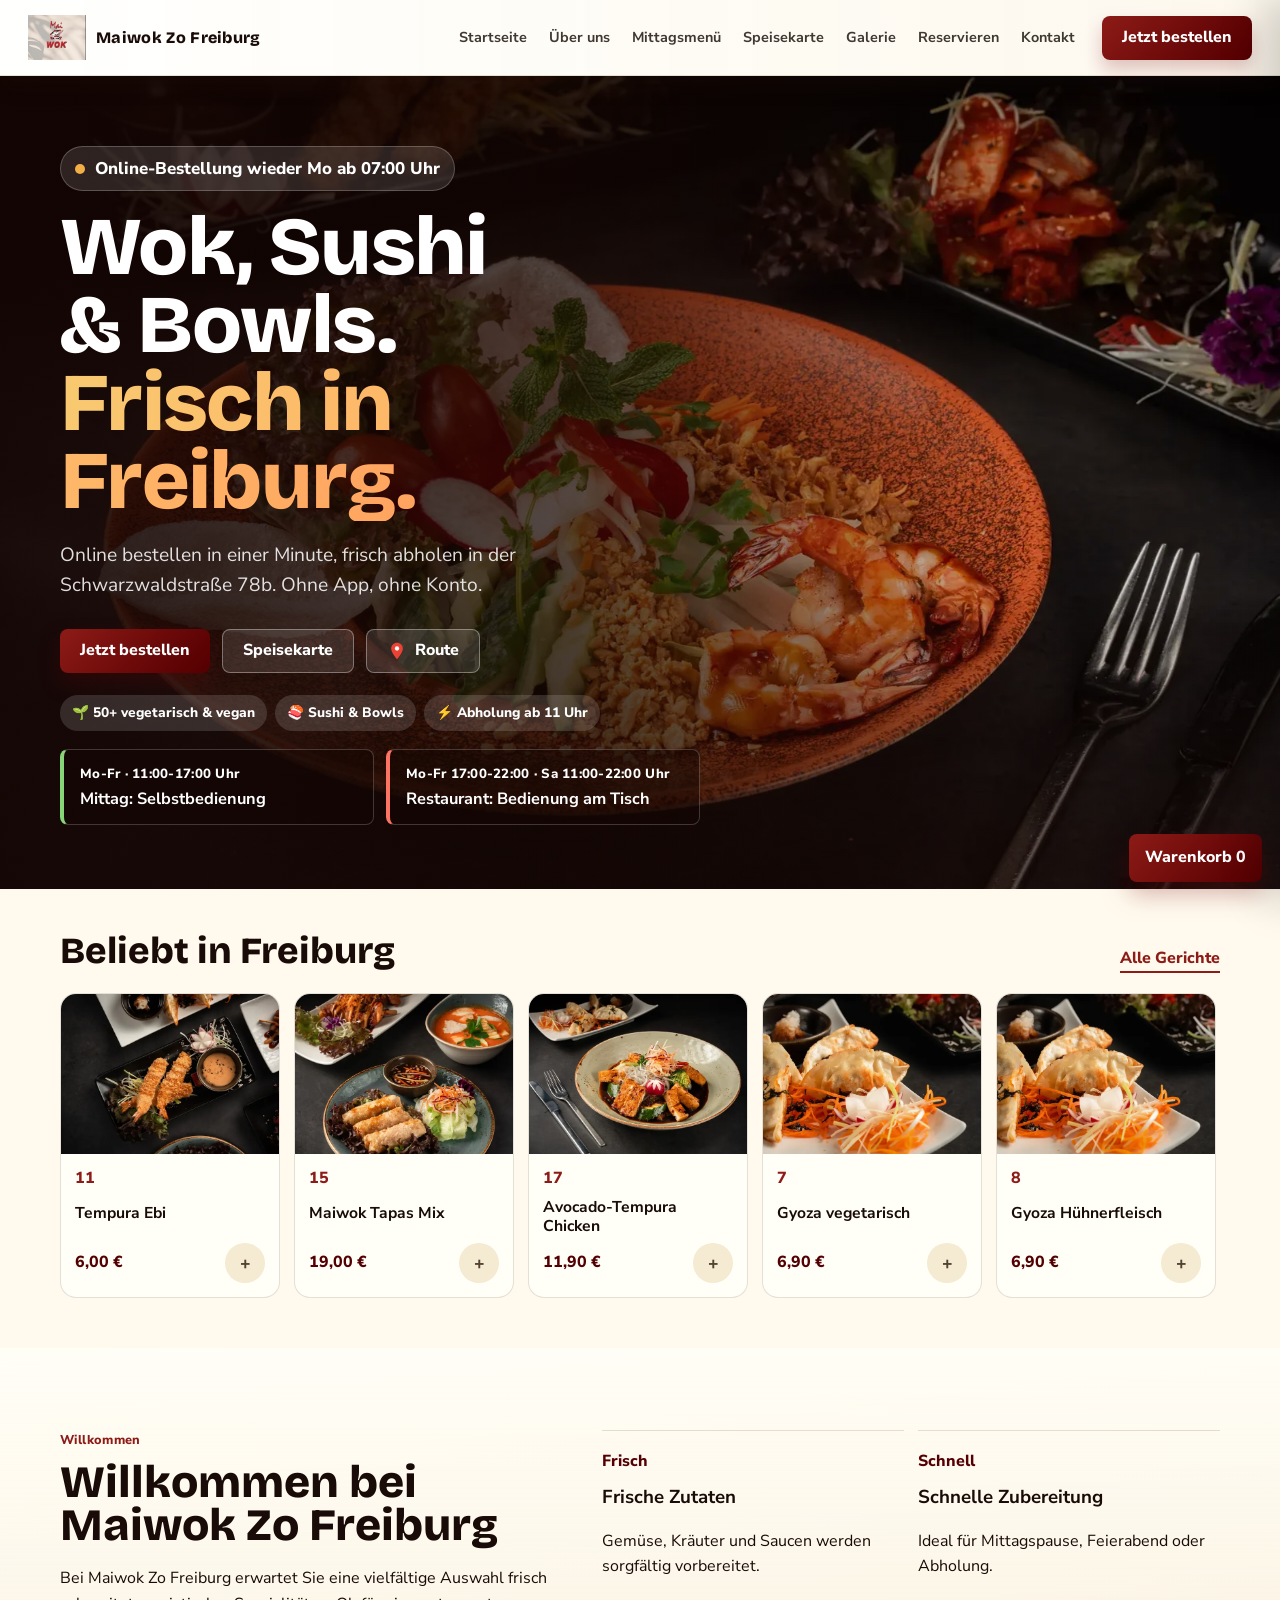
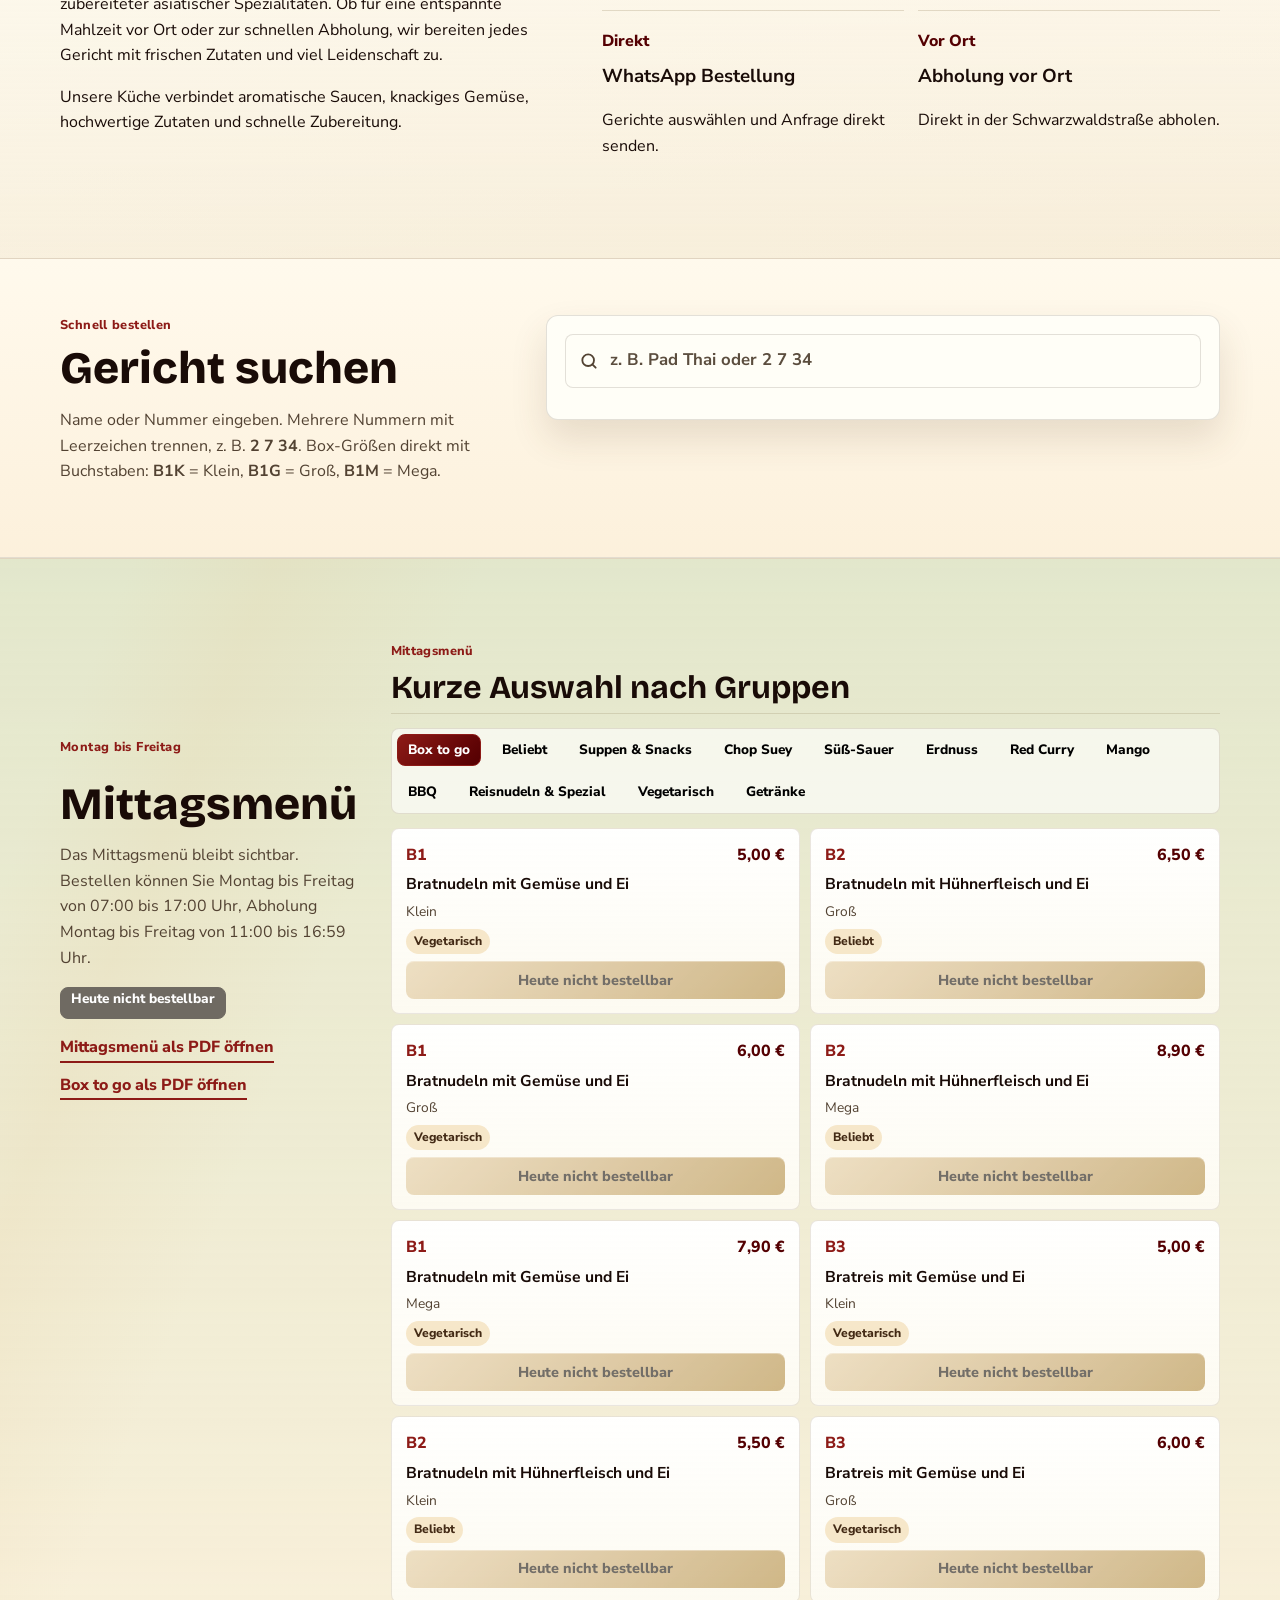
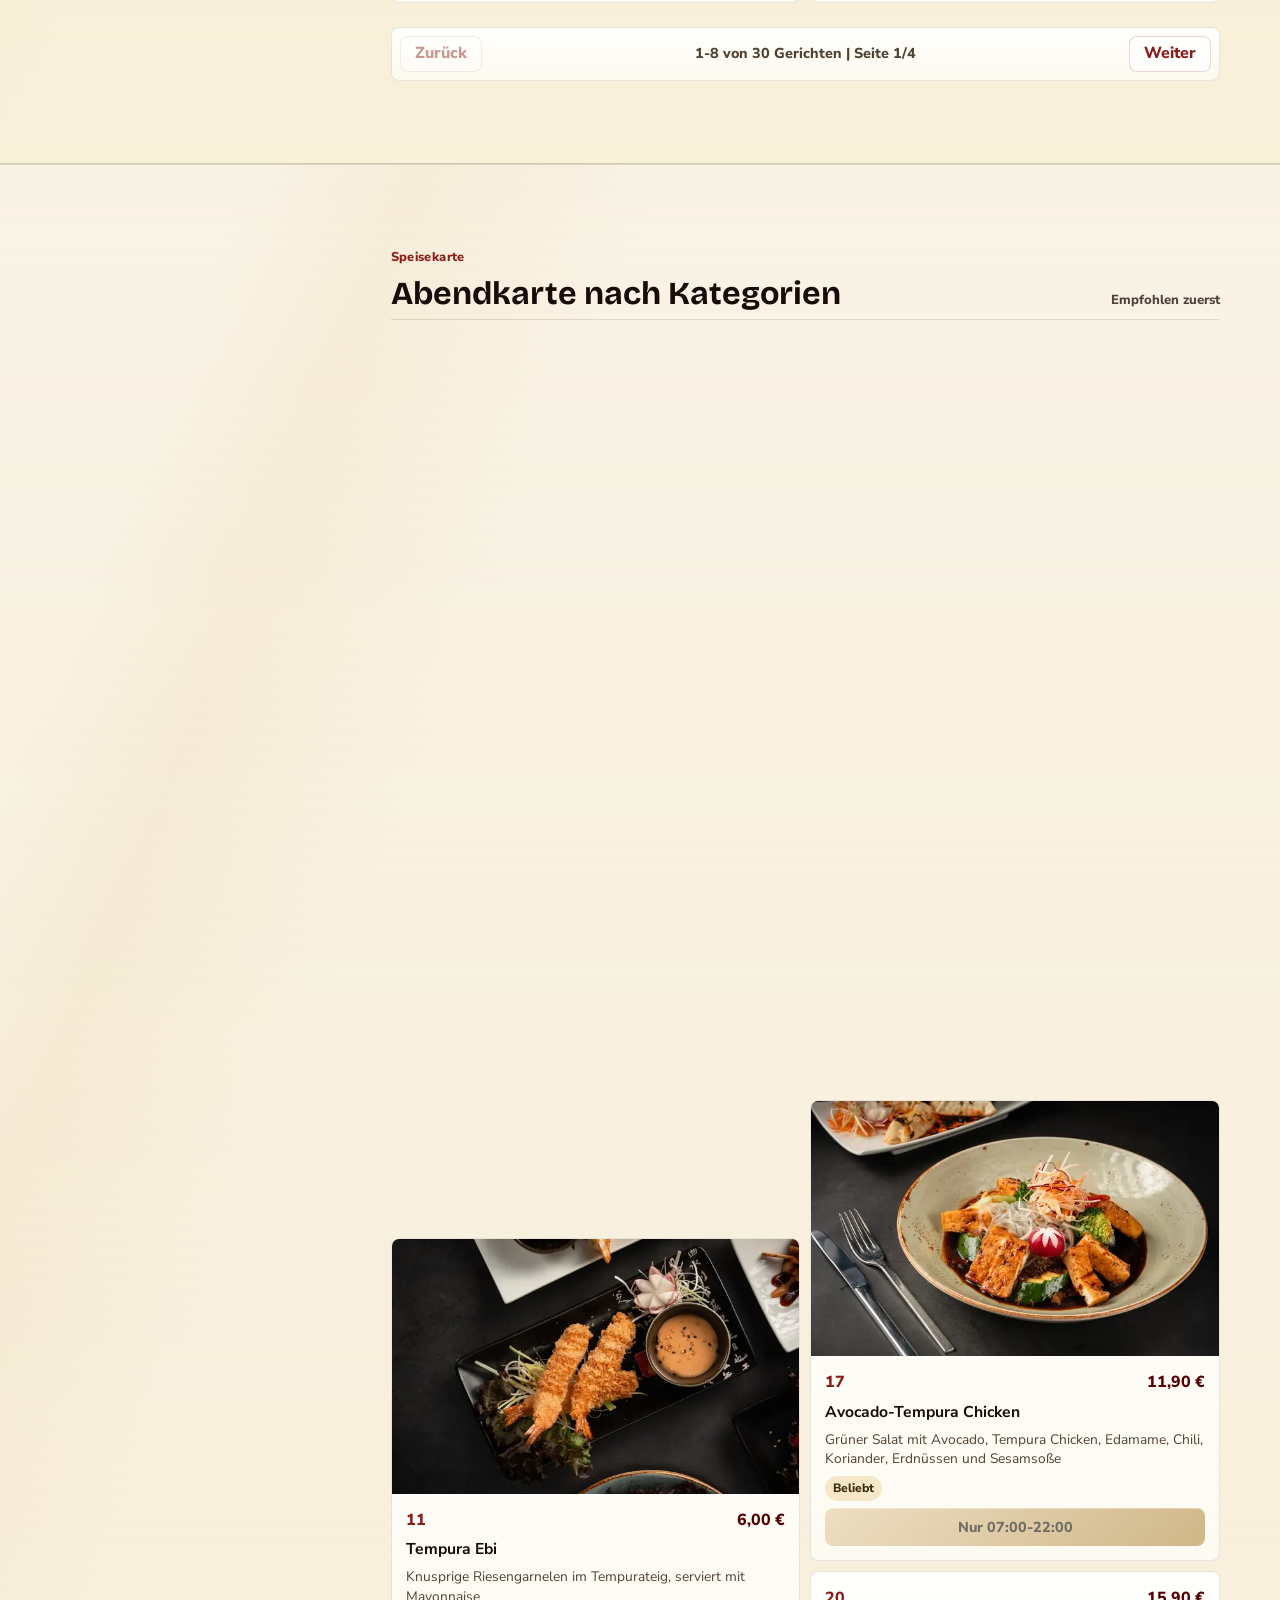
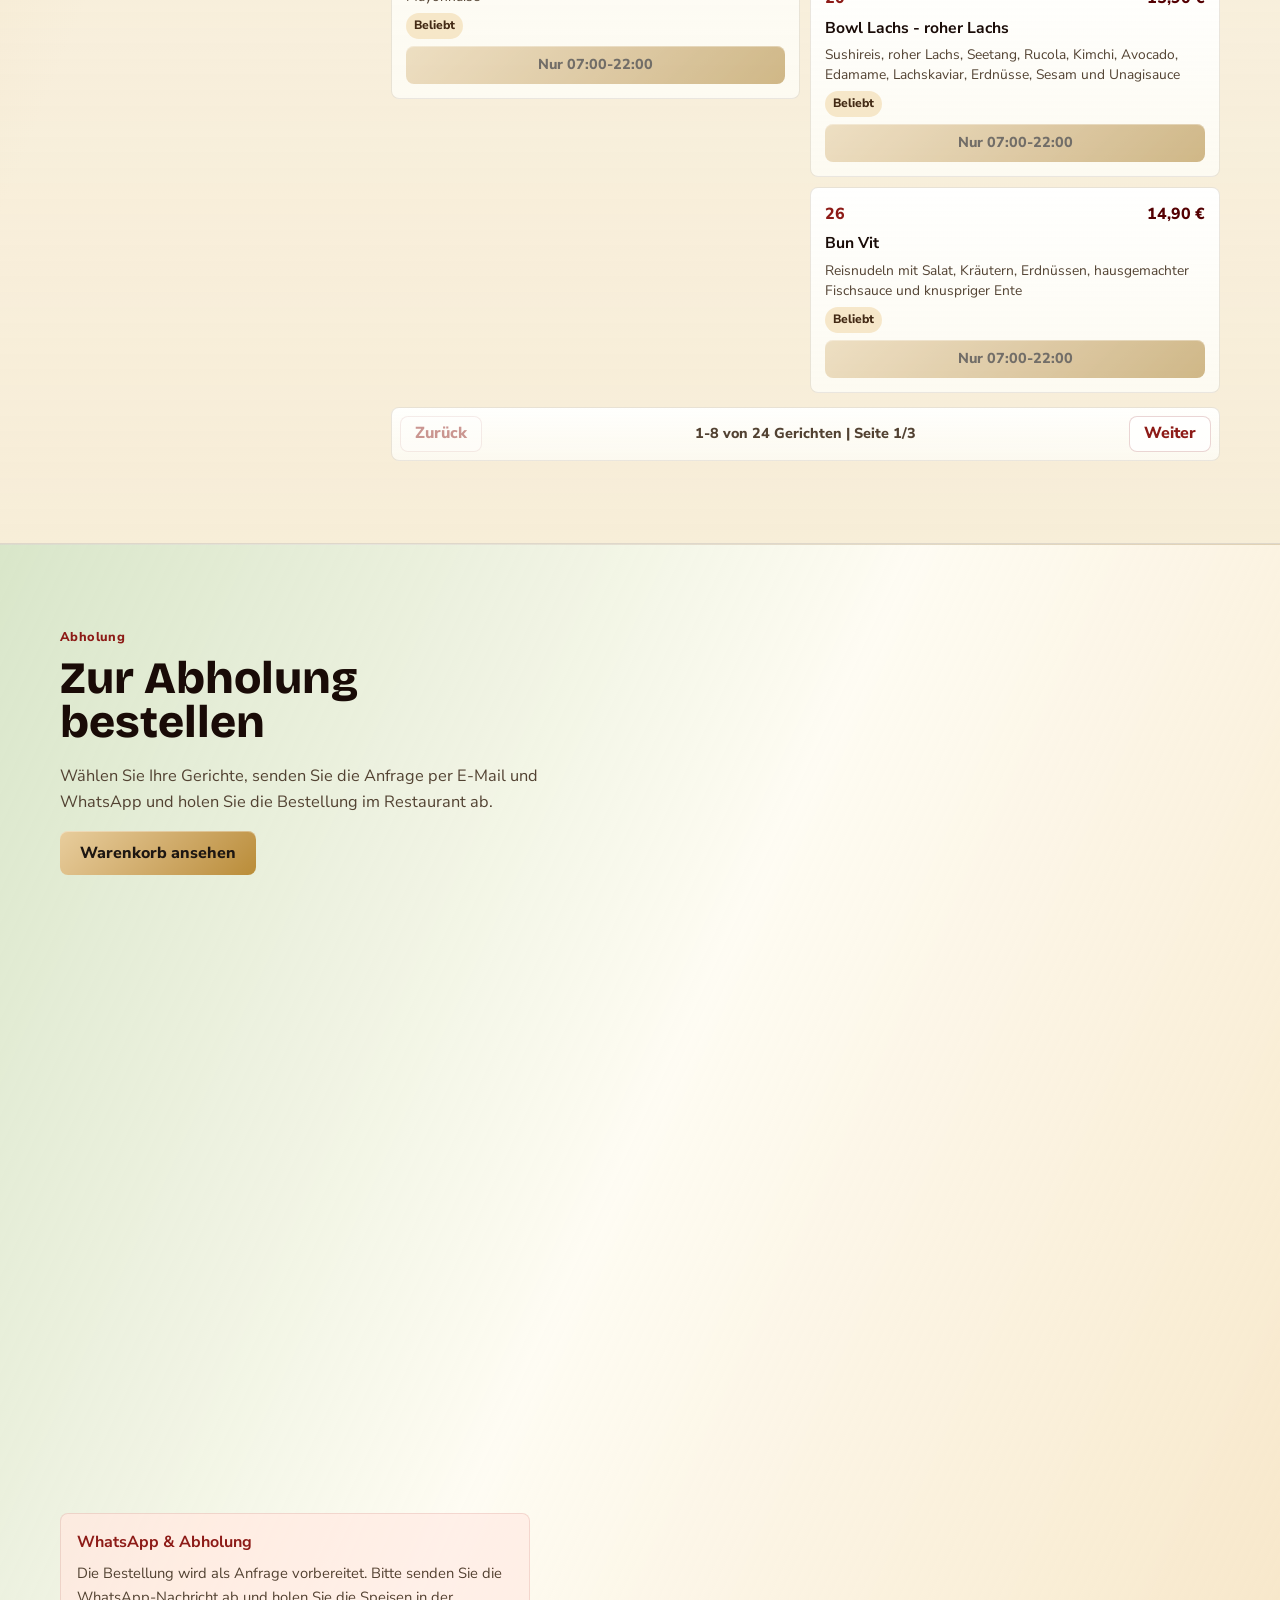
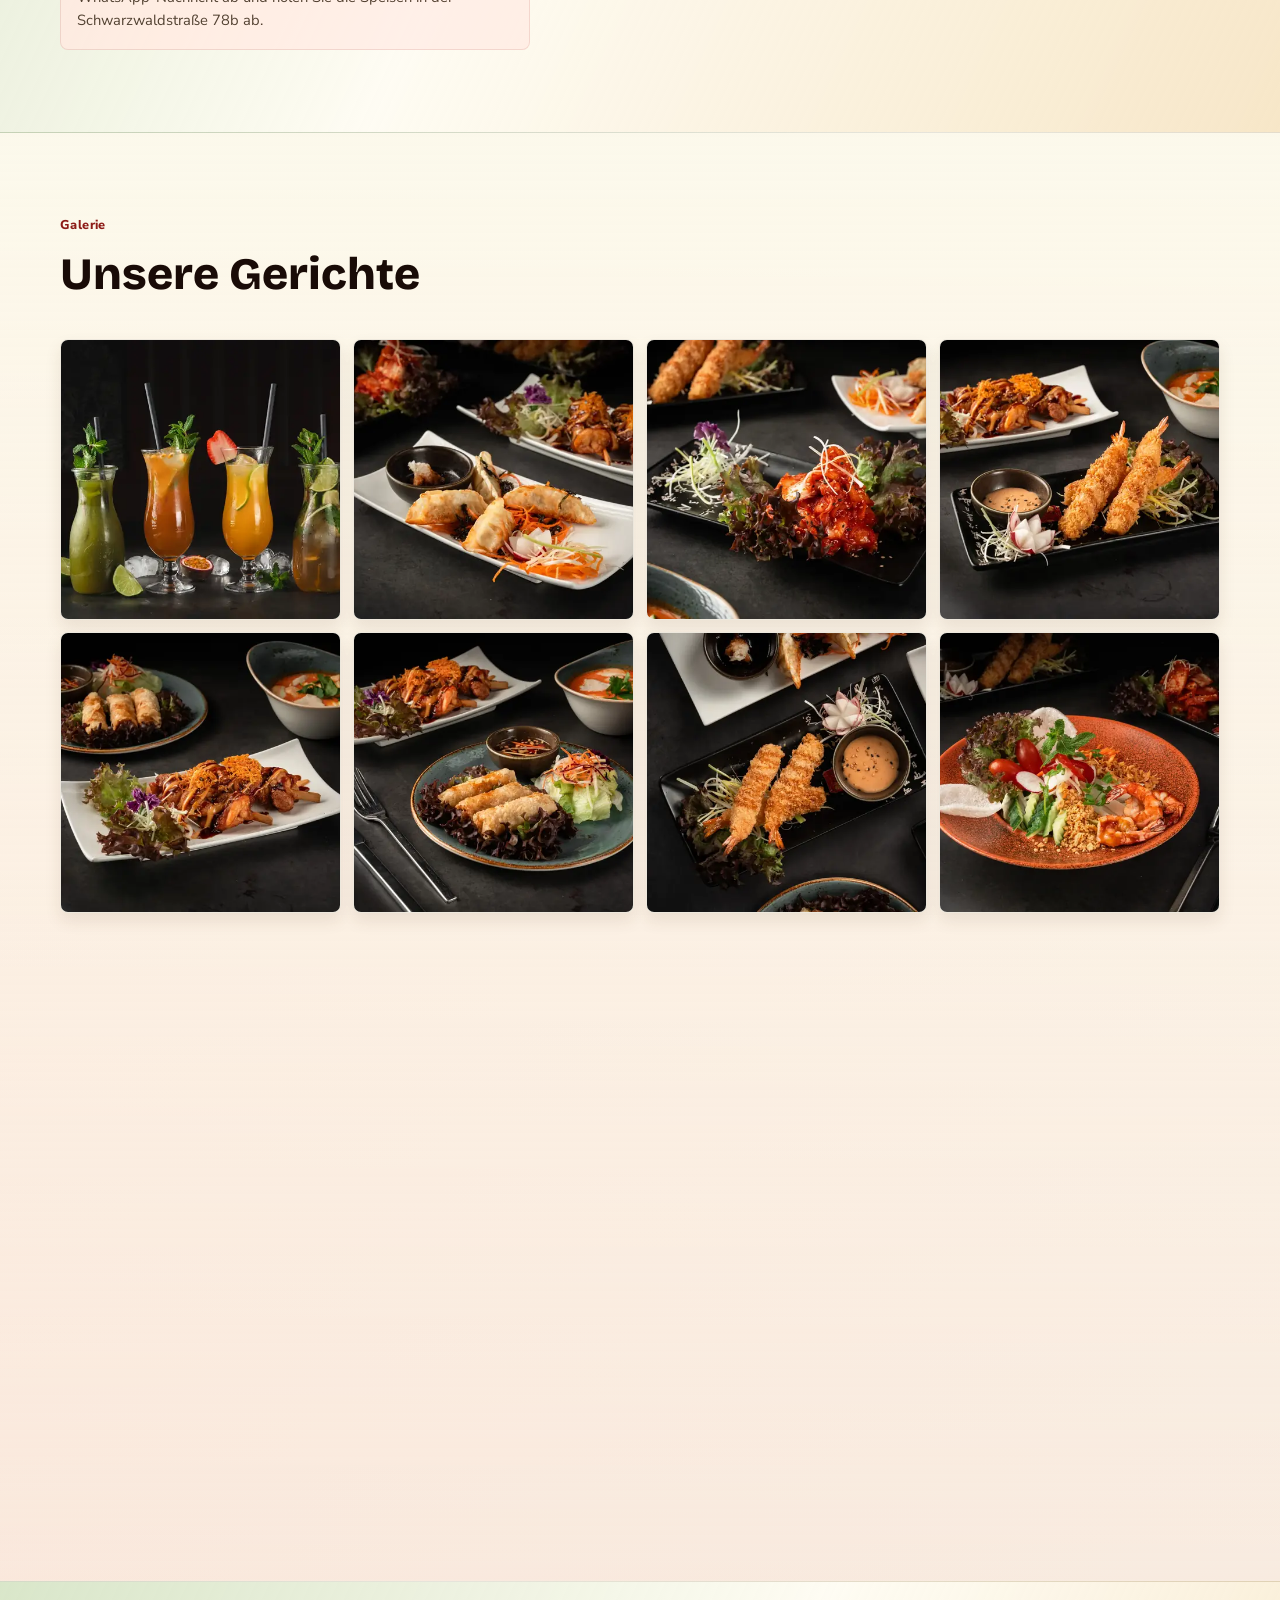
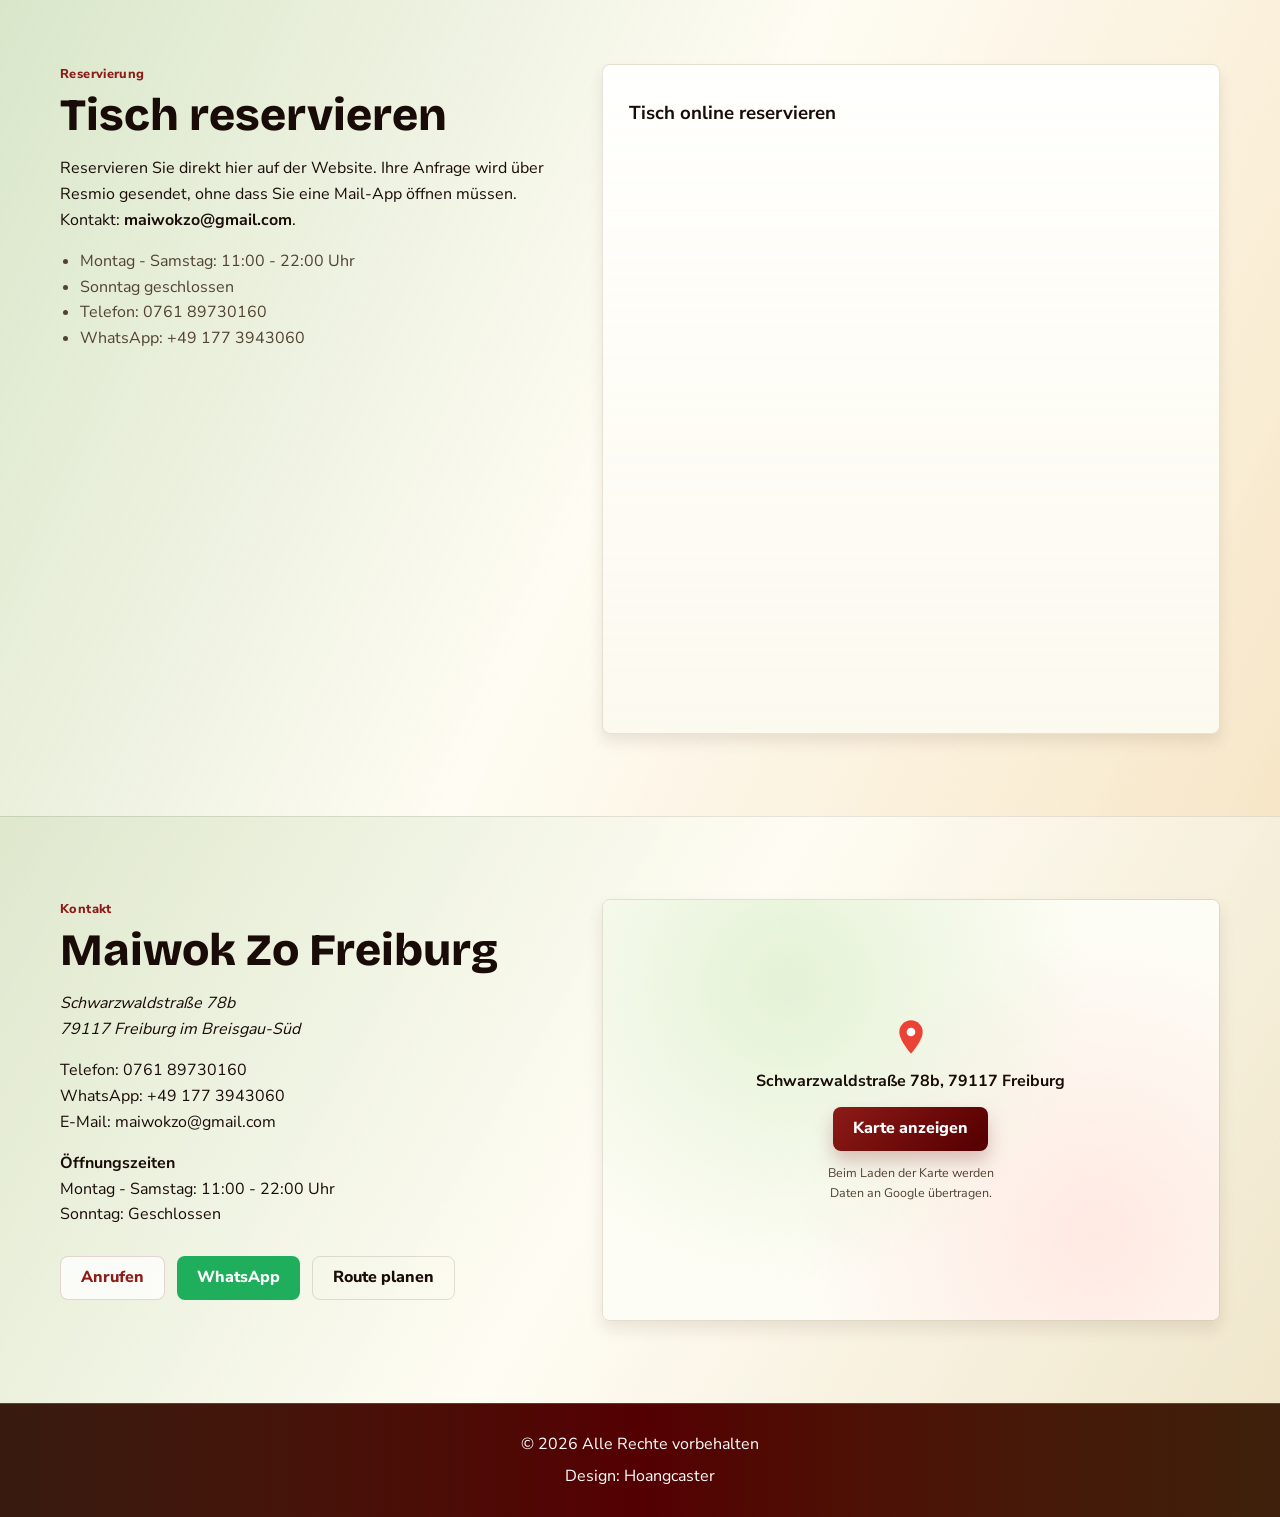
==== index.html @ 1acd4843 "Design refresh: full-bleed photo hero, live order status, popular strip - Hero with full-width food " ====
<!doctype html>
<html lang="de">
<head>
  <meta charset="utf-8">
  <meta name="viewport" content="width=device-width, initial-scale=1, viewport-fit=cover">
  <title>Maiwok Zo Freiburg - Asiatische Küche, Sushi & Abholung</title>
  <meta name="description" content="Maiwok Zo Freiburg: asiatische Küche, Mittagsmenü, Sushi, Abholung, WhatsApp-Bestellung und Tischreservierung.">
  <link rel="icon" href="assets/images/favicon-64.png" sizes="64x64" type="image/png">
  <link rel="apple-touch-icon" href="assets/images/apple-touch-icon.png">
  <link rel="preload" href="assets/fonts/bricolage-grotesque-latin-800-normal.woff2" as="font" type="font/woff2" crossorigin>
  <link rel="preload" href="assets/fonts/nunito-sans-latin-400-normal.woff2" as="font" type="font/woff2" crossorigin>
  <link rel="preload" as="image" href="assets/images/hero-1000.webp" imagesrcset="assets/images/hero-800.webp 800w, assets/images/hero-1000.webp 1000w, assets/images/hero-1600.webp 1600w" imagesizes="100vw" fetchpriority="high">
  <link rel="stylesheet" href="style.css">
</head>
<body>

  <header class="site-header">
    <a class="brand" href="#start" aria-label="Maiwok Zo Freiburg Startseite">
      <img src="assets/images/logo-sm.webp" alt="Maiwok Zo Freiburg Logo" width="58" height="45">
      <span>Maiwok Zo Freiburg</span>
    </a>
    <button class="nav-toggle" type="button" aria-label="Navigation öffnen" aria-expanded="false" data-nav-toggle>
      <span></span><span></span><span></span>
    </button>
    <nav class="main-nav" data-nav>
      <a href="#start">Startseite</a>
      <a href="#ueber-uns">Über uns</a>
      <a href="#mittagsmenu" data-lunch-nav>Mittagsmenü</a>
      <a href="#menu">Speisekarte</a>
      <a href="#galerie">Galerie</a>
      <a href="#reservieren">Reservieren</a>
      <a href="#kontakt">Kontakt</a>
    </nav>
    <a class="btn btn-primary" href="#bestellen">Jetzt bestellen</a>
  </header>

  <main>
    <section class="hero hero-photo" id="start">
      <img class="hero-bg" src="assets/images/hero-1000.webp" srcset="assets/images/hero-800.webp 800w, assets/images/hero-1000.webp 1000w, assets/images/hero-1600.webp 1600w" sizes="100vw" alt="" width="1600" height="1200" fetchpriority="high" decoding="async">
      <div class="container hero-inner">
        <div class="hero-content">
          <p class="live-status" data-live-status><span class="live-dot" aria-hidden="true"></span><span data-live-text>Bestellstatus wird geladen …</span></p>
          <h1>Wok, Sushi &amp; Bowls.<br><span class="hero-accent">Frisch in Freiburg.</span></h1>
          <p class="hero-lead">Online bestellen in einer Minute, frisch abholen in der Schwarzwaldstraße 78b. Ohne App, ohne Konto.</p>
          <div class="hero-actions">
            <a class="btn btn-primary" href="#schnellbestellung">Jetzt bestellen</a>
            <a class="btn btn-glass" href="#menu">Speisekarte</a>
            <a class="btn btn-glass btn-route" href="https://maps.app.goo.gl/mTcsy27G1sj9E4RRA" target="_blank" rel="noopener noreferrer" aria-label="Route planen mit Google Maps">
              <svg class="btn-icon" viewBox="0 0 24 24" width="20" height="20" aria-hidden="true"><path fill="#EA4335" d="M12 2C8.13 2 5 5.13 5 9c0 5.25 7 13 7 13s7-7.75 7-13c0-3.87-3.13-7-7-7z"/><circle cx="12" cy="9" r="2.6" fill="#fff"/></svg>
              Route
            </a>
          </div>
          <ul class="hero-badges" aria-label="Highlights">
            <li><span aria-hidden="true">🌱</span> <span data-veggie-count>50+</span> vegetarisch &amp; vegan</li>
            <li><span aria-hidden="true">🍣</span> Sushi &amp; Bowls</li>
            <li><span aria-hidden="true">⚡</span> Abholung ab 11 Uhr</li>
          </ul>
          <div class="service-modes" aria-label="Service nach Tageszeit">
            <div class="service-mode service-mode-lunch">
              <span class="service-time">Mo-Fr · 11:00-17:00 Uhr</span>
              <strong>Mittag: Selbstbedienung</strong>
            </div>
            <div class="service-mode service-mode-dinner">
              <span class="service-time">Mo-Fr 17:00-22:00 · Sa 11:00-22:00 Uhr</span>
              <strong>Restaurant: Bedienung am Tisch</strong>
            </div>
          </div>
        </div>
      </div>
    </section>

    <section class="popular" aria-labelledby="popularTitle">
      <div class="container">
        <div class="popular-head">
          <h2 id="popularTitle">Beliebt in Freiburg</h2>
          <a class="text-link" href="#menu">Alle Gerichte</a>
        </div>
        <div class="popular-track" data-popular></div>
      </div>
    </section>

    <section class="section-pad" id="ueber-uns">
      <div class="container split">
        <div>
          <p class="eyebrow">Willkommen</p>
          <h2>Willkommen bei Maiwok Zo Freiburg</h2>
          <p>Bei Maiwok Zo Freiburg erwartet Sie eine vielfältige Auswahl frisch zubereiteter asiatischer Spezialitäten. Ob für eine entspannte Mahlzeit vor Ort oder zur schnellen Abholung, wir bereiten jedes Gericht mit frischen Zutaten und viel Leidenschaft zu.</p>
          <p>Unsere Küche verbindet aromatische Saucen, knackiges Gemüse, hochwertige Zutaten und schnelle Zubereitung.</p>
        </div>
        <div class="feature-grid">
          <article><span>Frisch</span><h3>Frische Zutaten</h3><p>Gemüse, Kräuter und Saucen werden sorgfältig vorbereitet.</p></article>
          <article><span>Schnell</span><h3>Schnelle Zubereitung</h3><p>Ideal für Mittagspause, Feierabend oder Abholung.</p></article>
          <article><span>Direkt</span><h3>WhatsApp Bestellung</h3><p>Gerichte auswählen und Anfrage direkt senden.</p></article>
          <article><span>Vor Ort</span><h3>Abholung vor Ort</h3><p>Direkt in der Schwarzwaldstraße abholen.</p></article>
        </div>
      </div>
    </section>

    <section class="quick-order" id="schnellbestellung" aria-labelledby="quickOrderTitle">
      <div class="container quick-order-inner">
        <div class="quick-order-head">
          <p class="eyebrow">Schnell bestellen</p>
          <h2 id="quickOrderTitle">Gericht suchen</h2>
          <p class="section-copy">Name oder Nummer eingeben. Mehrere Nummern mit Leerzeichen trennen, z. B. <strong>2 7 34</strong>. Box-Größen direkt mit Buchstaben: <strong>B1K</strong> = Klein, <strong>B1G</strong> = Groß, <strong>B1M</strong> = Mega.</p>
        </div>
        <div class="quick-order-box">
          <label class="quick-search">
            <span class="sr-only">Gericht suchen</span>
            <svg viewBox="0 0 24 24" width="20" height="20" aria-hidden="true"><circle cx="11" cy="11" r="7" fill="none" stroke="currentColor" stroke-width="2.2"/><path d="m20 20-4-4" stroke="currentColor" stroke-width="2.2" stroke-linecap="round"/></svg>
            <input type="search" id="quickSearch" placeholder="z. B. Pad Thai oder 2 7 34" autocomplete="off" enterkeyhint="go" aria-describedby="quickStatus">
          </label>
          <p class="quick-status" id="quickStatus" aria-live="polite"></p>
          <div class="quick-results" id="quickResults"></div>
          <p class="quick-total" id="quickTotal" hidden></p>
          <div class="quick-actions" id="quickActions" hidden>
            <button class="btn btn-primary" type="button" id="quickAddAll">Alle in den Warenkorb</button>
          </div>
        </div>
      </div>
    </section>

    <section class="menu-section section-pad lunch-band" id="mittagsmenu" data-lunch-section>
      <div class="container menu-shell">
        <aside class="menu-aside">
          <p class="eyebrow">Montag bis Freitag</p>
          <h2>Mittagsmenü</h2>
          <p class="section-copy" data-lunch-message>Das Mittagsmenü bleibt sichtbar. Bestellen können Sie Montag bis Freitag von 07:00 bis 17:00 Uhr, Abholung Montag bis Freitag von 11:00 bis 16:59 Uhr.</p>
          <div class="status-row">
            <span class="availability" data-lunch-badge>Wird geprüft</span>
          </div>
          <div class="pdf-links" aria-label="Mittagskarten als PDF">
            <a class="text-link" href="assets/menu/mittagsmenu.pdf" target="_blank" rel="noopener noreferrer">Mittagsmenü als PDF öffnen</a>
            <a class="text-link" href="assets/menu/box-to-go.pdf" target="_blank" rel="noopener noreferrer">Box to go als PDF öffnen</a>
          </div>
        </aside>
        <div class="menu-content">
          <div class="menu-panel">
            <div class="panel-head">
              <div>
                <p class="eyebrow">Mittagsmenü</p>
                <h3>Kurze Auswahl nach Gruppen</h3>
              </div>
            </div>
            <div class="category-tabs compact-tabs" id="lunchCategoryTabs" aria-label="Mittagskategorien"></div>
            <div class="menu-grid" id="lunchGrid"></div>
            <div class="menu-pager" id="lunchPager" aria-label="Mittagsmenü Seiten"></div>
          </div>
        </div>
      </div>
    </section>

    <section class="menu-section section-pad" id="menu">
      <div class="container menu-shell">
        <aside class="menu-aside">
          <p class="eyebrow">Abends &amp; samstags</p>
          <h2>Speisekarte</h2>
          <p class="section-copy">Wählen Sie aus Vorspeisen, Suppen, Bowls, Hauptgerichten, Sushi, Desserts und Getränken.</p>
          <p class="section-copy" data-dinner-message>Die Speisekarte bleibt sichtbar. Bestellen können Sie Montag bis Freitag von 16:00 bis 22:00 Uhr und Samstag von 07:00 bis 22:00 Uhr, Abholung Montag bis Freitag von 17:00 bis 21:00 Uhr und Samstag von 11:00 bis 21:00 Uhr.</p>
          <div class="status-row">
            <span class="availability" data-dinner-badge>Wird geprüft</span>
          </div>
          <a class="text-link" href="assets/menu/speisekarte.pdf" target="_blank" rel="noopener noreferrer">Vollständige Speisekarte als PDF öffnen</a>
        </aside>
        <div class="menu-content">
          <div class="menu-panel">
          <div class="panel-head">
            <div>
              <p class="eyebrow">Speisekarte</p>
              <h3>Abendkarte nach Kategorien</h3>
            </div>
            <span>Empfohlen zuerst</span>
          </div>
          <div class="filters" aria-label="Menüfilter">
            <button class="chip active" type="button" data-filter="alle">Alle</button>
            <button class="chip" type="button" data-filter="vegetarisch">Vegetarisch</button>
            <button class="chip" type="button" data-filter="vegan">Vegan</button>
            <button class="chip" type="button" data-filter="scharf">Scharf</button>
            <button class="chip" type="button" data-filter="beliebt">Beliebt</button>
          </div>
          <div class="category-tabs" id="categoryTabs" aria-label="Kategorien"></div>
          <div class="menu-grid" id="dinnerGrid"></div>
          <div class="menu-pager" id="dinnerPager" aria-label="Speisekarte Seiten"></div>
          </div>
        </div>
      </div>
    </section>

    <section class="order-section section-pad" id="bestellen">
      <div class="container order-layout">
        <div class="order-intro">
          <p class="eyebrow">Abholung</p>
          <h2>Zur Abholung bestellen</h2>
          <p>Wählen Sie Ihre Gerichte, senden Sie die Anfrage per E-Mail und WhatsApp und holen Sie die Bestellung im Restaurant ab.</p>
          <button class="btn btn-reserve" type="button" data-open-cart>Warenkorb ansehen</button>
          <div class="order-steps" aria-label="Bestellablauf">
            <span><strong>Wählen</strong> Gerichte auswählen</span>
            <span><strong>Senden</strong> Anfrage senden</span>
            <span><strong>Abholen</strong> Frisch abholen</span>
          </div>
          <div class="pickup-note pickup-times">
            <strong>Bestell- und Abholzeiten</strong>
            <ul data-order-times></ul>
            <span>Bitte beachten: Mittagsgerichte nehmen wir nur im Mittags-Zeitfenster an und geben sie mittags aus. Gerichte der Speisekarte nehmen wir nur im Abend-Zeitfenster an (samstags ganztags). Sobald die Bestellung ein Gericht der Speisekarte enthält, ist die Abholung von 17:00 bis 21:00 Uhr (samstags ab 11:00 Uhr).</span>
          </div>
          <div class="pickup-note">
            <strong>WhatsApp & Abholung</strong>
            <span>Die Bestellung wird als Anfrage vorbereitet. Bitte senden Sie die WhatsApp-Nachricht ab und holen Sie die Speisen in der Schwarzwaldstraße 78b ab.</span>
          </div>
        </div>
        <form class="form-card order-form" id="orderForm" novalidate>
          <div class="order-summary" data-order-summary>
            <div>
              <span class="order-summary-label">Ihre Bestellung</span>
              <strong data-summary-text>Noch keine Gerichte ausgewählt</strong>
            </div>
            <button class="order-summary-edit" type="button" data-open-cart>Warenkorb</button>
          </div>

          <fieldset class="form-step">
            <legend><span class="step-no">1</span>Kontakt</legend>
            <label class="field">
              <span>Vor- und Nachname</span>
              <input name="name" autocomplete="name" placeholder="Max Mustermann" required>
            </label>
            <div class="form-row">
              <label class="field">
                <span>Telefonnummer</span>
                <input name="phone" type="tel" autocomplete="tel" inputmode="tel" placeholder="0761 …" required>
              </label>
              <label class="field">
                <span>E-Mail-Adresse</span>
                <input name="email" type="email" autocomplete="email" inputmode="email" placeholder="name@beispiel.de" required>
              </label>
            </div>
          </fieldset>

          <fieldset class="form-step">
            <legend><span class="step-no">2</span>Abholung</legend>
            <input type="hidden" name="pickupDate">
            <input type="hidden" name="pickupTime">
            <span class="field-label">Tag</span>
            <div class="chip-group" data-pickup-days role="radiogroup" aria-label="Abholtag"></div>
            <span class="field-label">Uhrzeit</span>
            <div class="chip-group time-chips" data-pickup-times role="radiogroup" aria-label="Abholzeit"></div>
            <span class="field-hint" id="pickupHint"></span>
          </fieldset>

          <fieldset class="form-step">
            <legend><span class="step-no">3</span>Zahlung &amp; Hinweise</legend>
            <div class="pay-options" role="radiogroup" aria-label="Zahlungsmethode">
              <label class="pay-option">
                <input type="radio" name="payment" value="Bar bei Abholung">
                <span><strong>Bar</strong><small>bei Abholung</small></span>
              </label>
              <label class="pay-option">
                <input type="radio" name="payment" value="Kartenzahlung bei Abholung">
                <span><strong>Karte</strong><small>bei Abholung</small></span>
              </label>
            </div>
            <label class="field">
              <span>Bestellhinweise <small>(optional)</small></span>
              <textarea name="notes" rows="2" placeholder="z. B. ohne Koriander"></textarea>
            </label>
          </fieldset>

          <button class="btn btn-primary btn-full order-submit" type="submit" data-submit-label>Bestellung abschicken</button>
          <p class="order-submit-note">Die Bestellung wird per WhatsApp an uns gesendet.</p>
          <div class="notice" id="orderNotice" role="status" aria-live="polite"></div>
        </form>
      </div>
    </section>

    <section class="gallery section-pad" id="galerie">
      <div class="container">
        <div class="section-head">
          <p class="eyebrow">Galerie</p>
          <h2>Unsere Gerichte</h2>
        </div>
        <div class="gallery-grid" id="galleryGrid"></div>
      </div>
    </section>

    <section class="reservation section-pad" id="reservieren">
      <div class="container order-layout">
        <div>
          <p class="eyebrow">Reservierung</p>
          <h2>Tisch reservieren</h2>
          <p>Reservieren Sie direkt hier auf der Website. Ihre Anfrage wird über Resmio gesendet, ohne dass Sie eine Mail-App öffnen müssen. Kontakt: <strong>maiwokzo@gmail.com</strong>.</p>
          <ul class="check-list">
            <li>Montag - Samstag: 11:00 - 22:00 Uhr</li>
            <li>Sonntag geschlossen</li>
            <li>Telefon: 0761 89730160</li>
            <li>WhatsApp: +49 177 3943060</li>
          </ul>
        </div>
        <div class="form-card resmio-card">
          <h3>Tisch online reservieren</h3>
          <div id="resmio-maiwok-zo"></div>
          <noscript><a class="btn btn-gold btn-full" href="https://app.resmio.com/maiwok-zo/widget" target="_blank" rel="noopener noreferrer">Reservierung öffnen</a></noscript>
        </div>
      </div>
    </section>

    <section class="contact section-pad" id="kontakt">
      <div class="container contact-layout">
        <div>
          <p class="eyebrow">Kontakt</p>
          <h2>Maiwok Zo Freiburg</h2>
          <address>Schwarzwaldstraße 78b<br>79117 Freiburg im Breisgau-Süd</address>
          <p>Telefon: <a href="tel:+4976189730160">0761 89730160</a><br>WhatsApp: <a href="https://wa.me/491773943060" target="_blank" rel="noopener noreferrer">+49 177 3943060</a><br>E-Mail: <a href="mailto:maiwokzo@gmail.com">maiwokzo@gmail.com</a></p>
          <p><strong>Öffnungszeiten</strong><br>Montag - Samstag: 11:00 - 22:00 Uhr<br>Sonntag: Geschlossen</p>
          <div class="contact-actions">
            <a class="btn btn-light" href="tel:+4976189730160">Anrufen</a>
            <a class="btn btn-whatsapp" href="https://wa.me/491773943060" target="_blank" rel="noopener noreferrer">WhatsApp</a>
            <a class="btn btn-ghost" href="https://maps.app.goo.gl/mTcsy27G1sj9E4RRA" target="_blank" rel="noopener noreferrer">Route planen</a>
          </div>
        </div>
        <div class="map-wrap">
          <div class="map-consent" data-map-src="https://www.google.com/maps/embed?pb=!1m14!1m8!1m3!1d1716.4194118458515!2d7.868619444607044!3d47.988088252377864!3m2!1i1024!2i768!4f13.1!3m3!1m2!1s0x47911d4855ef27dd%3A0xe2528e3658d818e5!2sMAI%20WOK%20ZO!5e0!3m2!1sen!2sde!4v1791056865662!5m2!1sen!2sde">
            <svg viewBox="0 0 24 24" width="40" height="40" aria-hidden="true"><path fill="#EA4335" d="M12 2C8.13 2 5 5.13 5 9c0 5.25 7 13 7 13s7-7.75 7-13c0-3.87-3.13-7-7-7z"/><circle cx="12" cy="9" r="2.6" fill="#fff"/></svg>
            <strong>Schwarzwaldstraße 78b, 79117 Freiburg</strong>
            <button class="btn btn-primary" type="button" data-load-map>Karte anzeigen</button>
            <small>Beim Laden der Karte werden Daten an Google übertragen.</small>
          </div>
        </div>
      </div>
    </section>
  </main>

  <footer class="site-footer">
    <div class="container footer-inner">
      <p>© 2026 Alle Rechte vorbehalten</p>
      <p>Design: Hoangcaster</p>
    </div>
  </footer>

  <button class="floating-cart" type="button" data-open-cart aria-label="Warenkorb öffnen">Warenkorb <span data-cart-count>0</span></button>
  <nav class="mobile-dock" aria-label="Schnellaktionen">
    <a href="#menu">Speisekarte</a>
    <button type="button" data-open-cart>Warenkorb <span data-cart-count>0</span></button>
    <a href="tel:+4976189730160">Anrufen</a>
  </nav>
  <div class="cart-backdrop" data-cart-backdrop></div>
  <aside class="cart-panel" data-cart-panel aria-label="Warenkorb">
    <div class="cart-head">
      <div><span>Abholung im Restaurant</span><h3>Warenkorb</h3></div>
      <button class="icon-btn" type="button" data-close-cart aria-label="Warenkorb schließen">×</button>
    </div>
    <div id="cartItems" class="cart-items"></div>
    <div class="cart-footer">
      <button class="text-button" type="button" data-clear-cart>Warenkorb leeren</button>
      <div class="cart-total"><span>Gesamt</span><strong id="cartTotal">0,00 €</strong></div>
      <a class="btn btn-primary btn-full" href="#orderForm" data-close-cart-link>Anfrage abschließen</a>
    </div>
  </aside>

  <div class="lightbox" id="lightbox" aria-hidden="true">
    <button type="button" aria-label="Galerie schließen" data-lightbox-close>×</button>
    <img src="" alt="Maiwok Zo Freiburg Galerieansicht" hidden>
  </div>

  <script src="menu-data.js"></script>
  <script src="script.js"></script>
</body>
</html>
---- style.css ----
@font-face { font-family: "Bricolage Grotesque"; font-style: normal; font-weight: 700; font-display: swap; src: url("assets/fonts/bricolage-grotesque-latin-700-normal.woff2") format("woff2"); }
@font-face { font-family: "Bricolage Grotesque"; font-style: normal; font-weight: 800; font-display: swap; src: url("assets/fonts/bricolage-grotesque-latin-800-normal.woff2") format("woff2"); }
@font-face { font-family: "Nunito Sans"; font-style: normal; font-weight: 400; font-display: swap; src: url("assets/fonts/nunito-sans-latin-400-normal.woff2") format("woff2"); }
@font-face { font-family: "Nunito Sans"; font-style: normal; font-weight: 700; font-display: swap; src: url("assets/fonts/nunito-sans-latin-700-normal.woff2") format("woff2"); }
@font-face { font-family: "Nunito Sans"; font-style: normal; font-weight: 800 900; font-display: swap; src: url("assets/fonts/nunito-sans-latin-800-normal.woff2") format("woff2"); }

:root {
  --ink: oklch(0.17 0.026 42);
  --muted: oklch(0.39 0.034 66);
  --cream: oklch(0.965 0.024 82);
  --paper: oklch(0.985 0.018 86);
  --surface: oklch(0.998 0.010 92);
  --soft: oklch(0.94 0.034 88);
  --peach: oklch(0.91 0.075 55);
  --sage: oklch(0.91 0.060 132);
  --rose: oklch(0.95 0.045 28);
  --charcoal: oklch(0.22 0.030 45);
  --red: oklch(0.42 0.150 28);
  --red-dark: oklch(0.34 0.140 28);
  --gold: oklch(0.70 0.105 82);
  --champagne: oklch(0.86 0.070 82);
  --lacquer: oklch(0.28 0.115 28);
  --jade: oklch(0.47 0.080 144);
  --porcelain: oklch(0.992 0.010 98);
  --line: oklch(0.30 0.030 60 / 0.14);
  --shadow: 0 18px 36px oklch(0.40 0.06 60 / 0.14);
  --ease-out-quart: cubic-bezier(0.25, 1, 0.5, 1);
  --ease-out-quint: cubic-bezier(0.22, 1, 0.36, 1);
  --ease-out-expo: cubic-bezier(0.16, 1, 0.3, 1);
  --ease-luxury: cubic-bezier(0.19, 1, 0.22, 1);
  --radius: 8px;
}

* { box-sizing: border-box; }
html { scroll-behavior: smooth; }
body {
  margin: 0;
  font-family: "Nunito Sans", Arial, sans-serif;
  color: var(--ink);
  background:
    linear-gradient(180deg, oklch(0.93 0.040 102 / 0.52), transparent 34rem),
    linear-gradient(115deg, oklch(0.99 0.01 98), oklch(0.95 0.025 76) 48%, oklch(0.97 0.018 120)),
    var(--paper);
  line-height: 1.6;
  text-rendering: optimizeLegibility;
}

body::before {
  content: "";
  position: fixed;
  inset: 0;
  z-index: -1;
  background:
    linear-gradient(130deg, oklch(1 0 0 / 0.30), transparent 36%),
    radial-gradient(circle at 18% 8%, oklch(0.84 0.080 78 / 0.34), transparent 24rem),
    radial-gradient(circle at 88% 12%, oklch(0.70 0.090 142 / 0.22), transparent 30rem);
  background-size: 115% 115%;
  animation: ambient-drift 18s var(--ease-out-quart) infinite alternate;
  pointer-events: none;
}

body::after {
  content: "";
  position: fixed;
  inset: 0;
  z-index: -1;
  background: linear-gradient(105deg, transparent 0 44%, oklch(1 0 0 / 0.20) 50%, transparent 56% 100%);
  transform: translateX(-34%);
  animation: silk-light 16s var(--ease-luxury) infinite;
  pointer-events: none;
}



a { color: inherit; text-decoration: none; }
img { display: block; max-width: 100%; }
button, input, select, textarea { font: inherit; }
.scroll-sentinel {
  position: absolute;
  top: 0;
  width: 1px;
  height: 1px;
  pointer-events: none;
}
button:focus-visible,
a:focus-visible,
input:focus-visible,
select:focus-visible,
textarea:focus-visible {
  outline: 3px solid rgba(169, 20, 26, 0.28);
  outline-offset: 3px;
}

.container {
  width: min(1160px, calc(100% - 32px));
  margin: 0 auto;
}

.site-header {
  position: sticky;
  top: 0;
  z-index: 20;
  display: flex;
  align-items: center;
  gap: 18px;
  min-height: 76px;
  padding: 12px 28px;
  background:
    linear-gradient(90deg, oklch(1 0 0 / 0.76), oklch(0.98 0.018 88 / 0.86)),
    oklch(0.985 0.014 88 / 0.82);
  border-bottom: 1px solid oklch(0.52 0.06 76 / 0.18);
  backdrop-filter: blur(20px) saturate(1.18);
  -webkit-backdrop-filter: blur(20px) saturate(1.18);
  transition: background 220ms var(--ease-out-quart), box-shadow 220ms var(--ease-out-quart), transform 220ms var(--ease-out-quart);
}

.site-header.is-scrolled {
  background:
    linear-gradient(90deg, oklch(1 0 0 / 0.90), oklch(0.98 0.016 86 / 0.96)),
    var(--surface);
  box-shadow: 0 8px 24px oklch(0.32 0.05 48 / 0.10);
}

.brand {
  display: inline-flex;
  align-items: center;
  gap: 10px;
  font-weight: 800;
  color: var(--ink);
  letter-spacing: 0.02em;
  transition: transform 220ms var(--ease-out-quart), color 220ms ease;
}

.brand img { width: 58px; height: 45px; object-fit: contain; }
.brand span,
.main-nav a,
.site-header > .btn { white-space: nowrap; }
.brand:hover {
  color: var(--lacquer);
  transform: translateY(-1px);
}

.main-nav {
  display: flex;
  align-items: center;
  gap: 4px;
  margin-left: auto;
  font-size: 0.9rem;
  font-weight: 700;
}

.main-nav a {
  position: relative;
  min-height: 38px;
  padding: 8px 9px;
  border-radius: var(--radius);
  color: #403832;
  transition: color 180ms ease, background 180ms ease;
}
.main-nav a::after {
  content: "";
  position: absolute;
  left: 10px;
  right: 10px;
  bottom: 6px;
  height: 1px;
  background: linear-gradient(90deg, transparent, var(--champagne), transparent);
  transform: scaleX(0);
  transform-origin: center;
  transition: transform 260ms var(--ease-luxury);
}
.main-nav a:hover {
  color: var(--red);
  background: rgba(169, 20, 26, 0.06);
}
.main-nav a:hover::after {
  transform: scaleX(1);
}

.nav-toggle {
  display: none;
  width: 42px;
  height: 42px;
  border: 1px solid var(--line);
  background: #fff;
}

.nav-toggle span {
  display: block;
  width: 20px;
  height: 2px;
  margin: 5px auto;
  background: var(--ink);
}

.btn {
  position: relative;
  isolation: isolate;
  overflow: hidden;
  display: inline-flex;
  align-items: center;
  justify-content: center;
  min-height: 44px;
  padding: 0 20px;
  border: 0;
  border-radius: var(--radius);
  font-weight: 800;
  cursor: pointer;
  transition: transform 220ms var(--ease-out-quart), box-shadow 220ms var(--ease-out-quart), background 220ms var(--ease-out-quart), filter 220ms var(--ease-out-quart);
}

.btn::after {
  content: "";
  position: absolute;
  inset: -40% auto -40% -55%;
  z-index: -1;
  width: 52%;
  transform: skewX(-18deg);
  background: linear-gradient(90deg, transparent, oklch(1 0 0 / 0.34), transparent);
  opacity: 0;
}

.btn:hover { transform: translateY(-3px); filter: saturate(1.06); }
.btn:hover::after {
  animation: button-sheen 680ms var(--ease-out-quint);
  opacity: 1;
}
.btn:active { transform: translateY(0) scale(0.985); }
.btn.added {
  animation: add-confirm 620ms var(--ease-out-quint);
}
.btn:disabled {
  cursor: not-allowed;
  opacity: 0.62;
  filter: grayscale(0.15);
}
.btn-primary {
  background: linear-gradient(135deg, var(--red), var(--lacquer));
  color: #fff;
  box-shadow: 0 10px 18px oklch(0.34 0.14 28 / 0.22);
}
.btn-primary:hover { background: linear-gradient(135deg, oklch(0.46 0.16 28), var(--red-dark)); }
.btn-light { background: oklch(1 0 0 / 0.76); color: var(--red); border: 1px solid oklch(0.42 0.15 28 / 0.18); }
.btn-route { gap: 8px; }
.btn-icon { flex: none; }
.btn-gold, .btn-reserve {
  background: linear-gradient(135deg, var(--champagne), oklch(0.67 0.115 80));
  color: #1e1712;
  box-shadow: inset 0 1px 0 rgba(255,255,255,0.34);
}
.btn-whatsapp { background: #1fae5b; color: #fff; }
.btn-ghost { background: transparent; border: 1px solid var(--line); }
.btn-full { width: 100%; }

.hero {
  position: relative;
  min-height: 710px;
  display: flex;
  align-items: center;
  padding: 70px 0 64px;
  overflow: hidden;
  border-bottom: 1px solid var(--line);
  background:
    linear-gradient(115deg, oklch(0.32 0.105 28 / 0.12) 0%, oklch(0.995 0.012 94 / 0.98) 42%, oklch(0.82 0.055 132 / 0.48) 100%),
    linear-gradient(180deg, oklch(1 0 0 / 0.76), transparent 70%),
    var(--paper);
}

.hero::before {
  content: "";
  position: absolute;
  inset: 38px 0 auto 0;
  height: 230px;
  background: linear-gradient(90deg, oklch(0.42 0.15 28 / 0.10), oklch(0.70 0.10 82 / 0.16), oklch(0.47 0.08 144 / 0.11));
  animation: hero-wash 11s var(--ease-out-quart) infinite alternate;
  pointer-events: none;
}

.hero::after {
  content: "";
  position: absolute;
  inset: 0;
  background: linear-gradient(110deg, transparent 18%, oklch(1 0 0 / 0.34) 42%, transparent 62%);
  transform: translateX(-62%);
  animation: hero-sheen 5400ms var(--ease-luxury) 850ms both;
  pointer-events: none;
}

.hero-inner {
  display: grid;
  grid-template-columns: minmax(0, 1fr) minmax(320px, 470px);
  gap: clamp(30px, 5vw, 64px);
  align-items: center;
}

.hero-content {
  position: relative;
  z-index: 1;
}

.hero-content h1,
h2 {
  font-family: "Bricolage Grotesque", "Nunito Sans", Arial, sans-serif;
  line-height: 0.98;
  margin: 0 0 18px;
}

.panel-head h3,
.brand {
  font-family: "Bricolage Grotesque", "Nunito Sans", Arial, sans-serif;
}

.hero-content h1 {
  max-width: 760px;
  font-size: clamp(3rem, 5.7vw, 5.35rem);
  letter-spacing: 0;
  font-weight: 800;
  text-wrap: balance;
  color: oklch(0.16 0.028 42);
}

.hero-content p {
  max-width: 560px;
  color: var(--muted);
  font-size: 1.06rem;
  text-wrap: pretty;
}

.hero-actions,
.contact-actions {
  display: flex;
  flex-wrap: wrap;
  gap: 12px;
  margin-top: 28px;
}

.quick-facts {
  display: grid;
  grid-template-columns: repeat(3, minmax(0, 1fr));
  gap: 12px;
  margin-top: 28px;
}

.quick-facts span {
  min-height: 74px;
  padding: 14px 16px;
  border: 1px solid var(--line);
  border-radius: var(--radius);
  position: relative;
  overflow: hidden;
  background: oklch(0.998 0.010 92 / 0.76);
  font-weight: 700;
  box-shadow: none;
}

.quick-facts span::after {
  content: "";
  position: absolute;
  inset: 0;
  background: linear-gradient(120deg, transparent, oklch(0.86 0.07 82 / 0.25), transparent);
  transform: translateX(-120%);
}

.quick-facts span:hover::after {
  animation: surface-sheen 780ms var(--ease-luxury);
}

.service-modes {
  display: grid;
  grid-template-columns: repeat(2, minmax(0, 1fr));
  gap: 12px;
  max-width: 640px;
  margin-top: 22px;
}

.service-mode {
  display: grid;
  align-content: start;
  gap: 4px;
  padding: 14px 16px;
  border-radius: var(--radius);
  border: 1px solid;
  border-left-width: 4px;
}

.service-mode strong {
  font-size: 1.02rem;
  line-height: 1.25;
}

.service-time {
  font-size: 0.83rem;
  font-weight: 800;
  letter-spacing: 0.02em;
}

.service-mode-lunch {
  background: oklch(0.91 0.060 132 / 0.62);
  border-color: oklch(0.66 0.08 132 / 0.35);
  border-left-color: var(--jade);
  color: oklch(0.28 0.05 112);
}

.service-mode-dinner {
  background: oklch(0.95 0.045 28 / 0.75);
  border-color: oklch(0.42 0.150 28 / 0.22);
  border-left-color: var(--red);
  color: var(--red-dark);
}

.hero-visual {
  margin: 0;
  position: relative;
  z-index: 1;
  border-radius: 8px;
  overflow: hidden;
  box-shadow: 0 18px 34px oklch(0.34 0.06 50 / 0.18);
  background:
    linear-gradient(135deg, oklch(0.92 0.060 82), oklch(0.61 0.085 138)),
    var(--champagne);
  padding: 10px;
  transform-style: preserve-3d;
  transition: transform 420ms var(--ease-out-quart), box-shadow 420ms var(--ease-out-quart);
}

.hero-visual:hover {
  transform: translateY(-6px) rotateX(var(--tilt-y, 1.5deg)) rotateY(var(--tilt-x, -1.5deg));
  box-shadow: 0 24px 46px oklch(0.32 0.06 50 / 0.22);
}

.hero-visual::after {
  content: "";
  position: absolute;
  inset: 0;
  border: 1px solid rgba(255,255,255,0.42);
  border-radius: inherit;
  pointer-events: none;
}

.hero-visual::before {
  content: "";
  position: absolute;
  inset: 10px;
  z-index: 2;
  border-radius: 6px;
  background:
    linear-gradient(180deg, oklch(0 0 0 / 0.02), oklch(0 0 0 / 0.20)),
    linear-gradient(125deg, transparent 0 56%, oklch(1 0 0 / 0.28) 62%, transparent 70%);
  mix-blend-mode: soft-light;
  transform: translateX(-16%);
  transition: transform 700ms var(--ease-luxury);
  pointer-events: none;
}

.hero-visual:hover::before {
  transform: translateX(16%);
}

.hero-visual img {
  width: 100%;
  aspect-ratio: 4 / 4.7;
  object-fit: cover;
  object-position: 38% center;
  border-radius: 6px;
  filter: brightness(1.08) saturate(1.04);
  transition: transform 700ms var(--ease-out-quart), filter 700ms var(--ease-out-quart);
}

.hero-visual:hover img {
  transform: scale(1.035);
  filter: brightness(1.12) saturate(1.09);
}

/* Hero mit Vollbild-Foto */
.hero-photo {
  min-height: min(92vh, 760px);
  color: #fff;
  background: oklch(0.18 0.03 40);
  border-bottom: 0;
}

.hero-photo::before,
.hero-photo::after { display: none; }

.hero-bg {
  position: absolute;
  inset: 0;
  width: 100%;
  height: 100%;
  object-fit: cover;
  object-position: 70% center;
  z-index: 0;
}

.hero-photo .hero-inner {
  position: relative;
  z-index: 1;
  grid-template-columns: minmax(0, 640px);
}

.hero-photo::after {
  display: block;
  content: "";
  position: absolute;
  inset: 0;
  z-index: 0;
  transform: none;
  animation: none;
  background:
    linear-gradient(90deg, oklch(0.14 0.03 35 / 0.92) 0%, oklch(0.14 0.03 35 / 0.72) 45%, oklch(0.14 0.03 35 / 0.15) 80%),
    linear-gradient(0deg, oklch(0.14 0.03 35 / 0.55), transparent 40%);
}

.hero-photo .hero-content h1 {
  color: #fff;
  font-size: clamp(2.6rem, 6.4vw, 5.2rem);
  line-height: 0.95;
  letter-spacing: -0.02em;
}

.hero-accent {
  background: linear-gradient(90deg, oklch(0.86 0.12 82), oklch(0.80 0.14 55));
  -webkit-background-clip: text;
  background-clip: text;
  color: transparent;
}

.hero-photo .hero-content .hero-lead {
  color: oklch(1 0 0 / 0.86);
  font-size: clamp(1.02rem, 1.6vw, 1.2rem);
  max-width: 34rem;
}

.live-status {
  display: inline-flex;
  align-items: center;
  gap: 10px;
  margin: 0 0 18px;
  padding: 8px 14px;
  border: 1px solid oklch(1 0 0 / 0.22);
  border-radius: 999px;
  background: oklch(1 0 0 / 0.12);
  backdrop-filter: blur(10px);
  -webkit-backdrop-filter: blur(10px);
  color: #fff;
  font-size: 0.88rem;
  font-weight: 800;
}

.hero-photo .hero-content .live-status { color: #fff; }

.live-dot {
  width: 10px;
  height: 10px;
  border-radius: 50%;
  background: oklch(0.80 0.18 145);
  box-shadow: 0 0 0 0 oklch(0.80 0.18 145 / 0.6);
  animation: live-pulse 2s ease-out infinite;
}

.live-status.is-closed .live-dot {
  background: oklch(0.80 0.14 75);
  animation: none;
}

@keyframes live-pulse {
  0% { box-shadow: 0 0 0 0 oklch(0.80 0.18 145 / 0.6); }
  100% { box-shadow: 0 0 0 10px oklch(0.80 0.18 145 / 0); }
}

.btn-glass {
  gap: 8px;
  border: 1px solid oklch(1 0 0 / 0.35);
  background: oklch(1 0 0 / 0.12);
  color: #fff;
  backdrop-filter: blur(10px);
  -webkit-backdrop-filter: blur(10px);
}

.btn-glass:hover { background: oklch(1 0 0 / 0.22); }

.hero-badges {
  display: flex;
  flex-wrap: wrap;
  gap: 8px;
  margin: 22px 0 0;
  padding: 0;
  list-style: none;
}

.hero-badges li {
  padding: 7px 12px;
  border-radius: 999px;
  background: oklch(1 0 0 / 0.14);
  color: #fff;
  font-size: 0.86rem;
  font-weight: 800;
}

.hero-photo .service-modes { margin-top: 18px; }

.hero-photo .service-mode {
  border-color: oklch(1 0 0 / 0.2);
  background: oklch(0.14 0.03 35 / 0.45);
  color: #fff;
  backdrop-filter: blur(10px);
  -webkit-backdrop-filter: blur(10px);
}

.hero-photo .service-mode-lunch { border-left-color: oklch(0.80 0.15 140); }
.hero-photo .service-mode-dinner { border-left-color: oklch(0.72 0.17 30); }

/* Beliebt in Freiburg */
.popular[hidden] { display: none; }
.popular {
  padding: 44px 0 36px;
  background: var(--paper);
}

.popular-head {
  display: flex;
  align-items: baseline;
  justify-content: space-between;
  gap: 16px;
  margin-bottom: 16px;
}

.popular-head h2 {
  margin: 0;
  font-size: clamp(1.6rem, 3.4vw, 2.3rem);
}

.popular-track {
  display: grid;
  grid-auto-flow: column;
  grid-auto-columns: minmax(220px, 260px);
  gap: 14px;
  overflow-x: auto;
  padding: 4px 2px 14px;
  scroll-snap-type: x mandatory;
  scrollbar-width: thin;
}

.popular-card {
  display: grid;
  grid-template-rows: auto 1fr;
  overflow: hidden;
  border: 1px solid var(--line);
  border-radius: calc(var(--radius) * 2);
  background: var(--surface);
  scroll-snap-align: start;
  transition: transform 220ms var(--ease-out-quart), box-shadow 220ms var(--ease-out-quart);
}

.popular-card:hover {
  transform: translateY(-4px);
  box-shadow: 0 14px 28px oklch(0.32 0.05 52 / 0.14);
}

.popular-card img {
  width: 100%;
  height: 160px;
  object-fit: cover;
}

.popular-body {
  display: grid;
  gap: 6px;
  padding: 12px 14px 14px;
}

.popular-body h3 {
  margin: 0;
  font-size: 0.98rem;
  line-height: 1.25;
}

.popular-foot {
  display: flex;
  align-items: center;
  justify-content: space-between;
  gap: 8px;
  margin-top: auto;
}

.popular-add {
  min-width: 40px;
  min-height: 40px;
  padding: 0 12px;
  border: 0;
  border-radius: 999px;
  background: var(--red);
  color: #fff;
  font-size: 1.1rem;
  font-weight: 900;
  cursor: pointer;
}

.popular-add:disabled {
  background: var(--soft);
  color: var(--muted);
  cursor: not-allowed;
}

.section-pad { padding: 82px 0; }

.sr-only {
  position: absolute;
  width: 1px;
  height: 1px;
  padding: 0;
  margin: -1px;
  overflow: hidden;
  clip: rect(0 0 0 0);
  white-space: nowrap;
  border: 0;
}

.quick-order {
  padding: 56px 0;
  background: linear-gradient(180deg, var(--paper), oklch(0.96 0.03 82));
  border-block: 1px solid var(--line);
  scroll-margin-top: 80px;
}

.quick-order-inner {
  display: grid;
  grid-template-columns: minmax(0, 0.8fr) minmax(0, 1.2fr);
  gap: 36px;
  align-items: start;
}

.quick-order-head h2 {
  margin: 0 0 10px;
  font-size: clamp(1.9rem, 4vw, 2.8rem);
  line-height: 1.05;
}

.quick-order-box {
  display: grid;
  gap: 12px;
  padding: 18px;
  border: 1px solid var(--line);
  border-radius: calc(var(--radius) * 1.5);
  background: var(--surface);
  box-shadow: var(--shadow);
}

.quick-search {
  position: relative;
  display: block;
}

.quick-search svg {
  position: absolute;
  left: 14px;
  top: 50%;
  transform: translateY(-50%);
  z-index: 1;
  color: var(--muted);
  pointer-events: none;
}

.quick-search input {
  min-height: 54px;
  padding-left: 44px;
  font-size: 1.05rem;
  font-weight: 700;
}

.quick-status {
  margin: 0;
  min-height: 1.2em;
  color: var(--jade);
  font-size: 0.88rem;
  font-weight: 800;
}

.quick-status:empty { display: none; }
.quick-status.error { color: var(--red); }

.quick-results {
  display: grid;
  gap: 8px;
  max-height: min(60vh, 560px);
  overflow: auto;
}

.quick-results:empty { display: none; }

.quick-row {
  display: grid;
  grid-template-columns: minmax(0, 1fr) auto;
  gap: 8px 12px;
  align-items: center;
  padding: 10px 12px;
  border: 1px solid var(--line);
  border-radius: var(--radius);
  background: var(--porcelain);
}

.quick-row .sauce-picker,
.quick-row .quick-row-sauce {
  grid-column: 1 / -1;
  grid-row: 2;
}

.quick-row-main {
  display: flex;
  flex-wrap: wrap;
  align-items: baseline;
  gap: 4px 10px;
  min-width: 0;
}

.quick-row-main strong {
  flex: 1 1 12rem;
  min-width: 0;
}

.quick-row .btn {
  min-height: 40px;
  padding: 0 14px;
  font-size: 0.88rem;
  white-space: nowrap;
}

.quick-row.is-added {
  border-color: oklch(0.66 0.08 132 / 0.45);
  background: oklch(0.95 0.04 132 / 0.6);
}

.quick-row-sauce {
  color: var(--muted);
  font-size: 0.82rem;
  font-weight: 700;
}

.quick-row-missing {
  display: block;
  color: var(--red);
  font-size: 0.86rem;
  font-weight: 800;
  border-style: dashed;
}

.quick-total {
  display: flex;
  align-items: baseline;
  justify-content: space-between;
  gap: 12px;
  margin: 0;
  padding: 10px 12px;
  border-top: 2px solid var(--line);
  font-weight: 800;
}

.quick-total strong {
  color: var(--lacquer);
  font-size: 1.2rem;
}

.quick-total[hidden] { display: none; }

.quick-actions .btn { width: 100%; min-height: 48px; }
.quick-actions[hidden] { display: none; }

#ueber-uns {
  background:
    linear-gradient(180deg, oklch(0.998 0.010 94 / 0.88), oklch(0.94 0.035 88 / 0.54));
}

.gallery {
  background:
    linear-gradient(180deg, oklch(0.98 0.018 96), oklch(0.92 0.045 28 / 0.35));
}

.contact {
  background:
    linear-gradient(120deg, oklch(0.88 0.055 132 / 0.54), oklch(0.99 0.012 94) 50%, oklch(0.88 0.060 82 / 0.48));
}

.eyebrow {
  margin: 0 0 10px;
  color: var(--red);
  font-size: 0.8rem;
  letter-spacing: 0.03em;
  font-weight: 800;
  text-wrap: balance;
}

h2 {
  font-size: clamp(2rem, 3.5vw, 3.25rem);
  letter-spacing: 0;
  font-weight: 800;
}

.section-copy {
  max-width: 680px;
  color: var(--muted);
}

.split,
.order-layout,
.contact-layout {
  display: grid;
  grid-template-columns: minmax(0, 0.9fr) minmax(320px, 1.1fr);
  gap: 36px;
  align-items: start;
}

.feature-grid {
  display: grid;
  grid-template-columns: repeat(2, minmax(0, 1fr));
  gap: 14px;
}

.feature-grid article {
  position: relative;
  overflow: hidden;
  padding: 18px 0 0;
  border: 0;
  border-top: 1px solid oklch(0.52 0.07 78 / 0.20);
  border-radius: 0;
  background: transparent;
  box-shadow: none;
}

.feature-grid article::before {
  content: "";
  position: absolute;
  top: -1px;
  left: 0;
  width: 72px;
  height: 1px;
  background: linear-gradient(90deg, var(--champagne), transparent);
  transform: scaleX(0);
  transform-origin: left;
  transition: transform 520ms var(--ease-luxury);
}

.feature-grid article:hover::before {
  transform: scaleX(1);
}

.form-card {
  padding: 26px;
  border: 1px solid oklch(0.52 0.06 76 / 0.18);
  border-radius: var(--radius);
  background:
    linear-gradient(180deg, oklch(1 0 0 / 0.72), oklch(0.98 0.014 92 / 0.88)),
    var(--surface);
  box-shadow: 0 8px 14px oklch(0.32 0.05 52 / 0.10);
  transition: box-shadow 260ms var(--ease-out-quart), transform 260ms var(--ease-out-quart), border-color 260ms var(--ease-out-quart);
}

.form-card:focus-within {
  border-color: oklch(0.42 0.15 28 / 0.30);
  box-shadow: 0 10px 18px oklch(0.42 0.08 72 / 0.14);
  transform: translateY(-2px);
}

.feature-grid span {
  color: var(--lacquer);
  font-weight: 800;
}

.feature-grid h3,
.form-card h3 {
  margin: 8px 0 8px;
}

.menu-section {
  position: relative;
  overflow: hidden;
  background:
    linear-gradient(180deg, oklch(1 0 0 / 0.44), oklch(0.95 0.030 86 / 0.94)),
    var(--soft);
  border-block: 1px solid var(--line);
}

.menu-section::before {
  content: "";
  position: absolute;
  inset: 0;
  background:
    linear-gradient(112deg, transparent 0 38%, oklch(0.86 0.07 82 / 0.18) 46%, transparent 58% 100%);
  transform: translateX(-42%);
  animation: menu-light 13s var(--ease-luxury) infinite;
  pointer-events: none;
}

.menu-section > .container {
  position: relative;
  z-index: 1;
}

.lunch-band {
  background:
    linear-gradient(180deg, oklch(0.90 0.045 132 / 0.54), oklch(0.96 0.030 86 / 0.94)),
    var(--soft);
}

.lunch-band[hidden] {
  display: none;
}

.menu-section .container {
  width: min(1160px, calc(100% - 32px));
}

.menu-shell {
  display: grid;
  grid-template-columns: minmax(0, 0.36fr) minmax(0, 1fr);
  gap: clamp(18px, 3vw, 32px);
  align-items: start;
}

.menu-aside {
  position: sticky;
  top: 96px;
  display: grid;
  gap: 16px;
  align-content: start;
}

.menu-aside h2 {
  margin-bottom: 0;
  overflow-wrap: anywhere;
}

.menu-aside .section-copy {
  margin: 0;
}

.menu-switch {
  display: grid;
  gap: 8px;
  padding: 6px;
  border: 1px solid oklch(0.52 0.06 76 / 0.18);
  border-radius: var(--radius);
  background: oklch(1 0 0 / 0.62);
}

.menu-switch button {
  position: relative;
  overflow: hidden;
  display: grid;
  gap: 2px;
  width: 100%;
  min-height: 62px;
  padding: 10px 12px;
  border: 1px solid transparent;
  border-radius: var(--radius);
  background: transparent;
  color: var(--ink);
  text-align: left;
  cursor: pointer;
  transition: background 220ms ease, border-color 220ms ease, transform 220ms ease, color 220ms ease;
}

.menu-switch button::after {
  content: "";
  position: absolute;
  inset: 0;
  background: linear-gradient(120deg, transparent, oklch(1 0 0 / 0.28), transparent);
  transform: translateX(-115%);
}

.menu-switch button:hover {
  transform: translateY(-1px);
  border-color: rgba(169, 20, 26, 0.22);
}

.menu-switch button.active {
  background: linear-gradient(135deg, var(--red), var(--lacquer));
  color: #fff;
}

.menu-switch button.active::after {
  animation: surface-sheen 900ms var(--ease-luxury);
}

.menu-switch span,
.panel-head span {
  color: inherit;
  opacity: 0.76;
  font-size: 0.82rem;
  font-weight: 800;
}

.menu-content {
  min-width: 0;
}

.menu-panel {
  display: grid;
  gap: 14px;
}

.panel-head {
  display: flex;
  align-items: end;
  justify-content: space-between;
  gap: 16px;
  padding-bottom: 8px;
  border-bottom: 1px solid oklch(0.52 0.06 76 / 0.18);
}

.panel-head h3 {
  margin: 0;
  font-size: clamp(1.45rem, 2.5vw, 2.2rem);
  line-height: 1.05;
}

.section-head {
  display: grid;
  gap: 8px;
  margin-bottom: 24px;
}

.status-row,
.filters,
.category-tabs {
  display: flex;
  flex-wrap: wrap;
  gap: 10px;
  align-items: center;
}

.filters,
.category-tabs {
  width: min(100%, 880px);
  padding: 5px;
  border: 1px solid oklch(0.52 0.06 76 / 0.18);
  border-radius: var(--radius);
  background: oklch(1 0 0 / 0.62);
}

.menu-panel .filters,
.menu-panel .category-tabs {
  width: 100%;
}

.availability,
.chip,
.category-tabs button {
  min-height: 32px;
  padding: 0 10px;
  border: 1px solid transparent;
  border-radius: var(--radius);
  background: transparent;
  font-size: 0.85rem;
  font-weight: 800;
  box-shadow: none;
  transition: background 180ms ease, color 180ms ease, border-color 180ms ease, transform 180ms ease;
}

.availability {
  border-color: var(--red);
}

.chip,
.category-tabs button {
  cursor: pointer;
}

.chip:hover,
.category-tabs button:hover {
  transform: translateY(-1px);
  border-color: rgba(169, 20, 26, 0.28);
  background: oklch(0.94 0.045 28 / 0.40);
}

.chip.active,
.category-tabs button.active,
.availability {
  color: #fff;
  background: linear-gradient(135deg, var(--red), var(--lacquer));
  border-color: var(--red);
}

.availability.closed {
  background: #6f6a62;
  border-color: #6f6a62;
}

.text-link {
  width: fit-content;
  color: var(--red);
  font-weight: 800;
  border-bottom: 2px solid currentColor;
}

.pdf-links {
  display: grid;
  gap: 10px;
  justify-items: start;
}

.menu-grid {
  display: block;
  column-count: 2;
  column-gap: 10px;
}

.menu-panel {
  scroll-margin-top: 112px;
}

.menu-pager {
  display: flex;
  align-items: center;
  justify-content: space-between;
  gap: 12px;
  min-height: 50px;
  padding: 8px;
  border: 1px solid oklch(0.52 0.06 76 / 0.16);
  border-radius: var(--radius);
  background:
    linear-gradient(180deg, oklch(1 0 0 / 0.72), oklch(0.98 0.014 92 / 0.86)),
    var(--surface);
}

.menu-pager:empty {
  display: none;
}

.menu-pager span {
  color: var(--muted);
  font-size: 0.9rem;
  font-weight: 800;
  text-align: center;
}

.menu-pager button {
  min-height: 36px;
  padding: 0 14px;
  border: 1px solid oklch(0.42 0.15 28 / 0.18);
  border-radius: var(--radius);
  background: oklch(1 0 0 / 0.78);
  color: var(--red);
  font-weight: 900;
  cursor: pointer;
  transition: transform 180ms var(--ease-out-quart), background 180ms ease, color 180ms ease;
}

.menu-pager button:hover:not(:disabled) {
  transform: translateY(-1px);
  background: linear-gradient(135deg, var(--red), var(--lacquer));
  color: #fff;
}

.menu-pager button:disabled {
  cursor: not-allowed;
  opacity: 0.45;
}

.menu-card {
  position: relative;
  display: flex;
  flex-direction: column;
  break-inside: avoid;
  margin-bottom: 10px;
  overflow: hidden;
  border: 1px solid oklch(0.52 0.06 76 / 0.16);
  border-radius: var(--radius);
  background:
    linear-gradient(180deg, oklch(1 0 0 / 0.82), oklch(0.985 0.012 94 / 0.94)),
    var(--surface);
  box-shadow: none;
  transition: transform 260ms var(--ease-out-quart), box-shadow 260ms var(--ease-out-quart), border-color 260ms var(--ease-out-quart), background 260ms var(--ease-out-quart);
}

.menu-card-image {
  width: 100%;
  height: 255px;
  object-fit: cover;
  object-position: center 72%;
  flex: 0 0 auto;
  display: block;
}

.resmio-card {
  min-height: 620px;
  overflow: hidden;
}

.resmio-card h3 {
  margin-bottom: 18px;
}

#resmio-maiwok-zo,
#resmio-maiwok-zo iframe {
  width: 100% !important;
  min-height: 560px;
  border: 0;
}

.menu-card::before {
  content: "";
  position: absolute;
  inset: 0;
  background:
    linear-gradient(125deg, transparent 0 54%, oklch(0.86 0.07 82 / 0.23) 60%, transparent 68%);
  transform: translateX(-120%);
  pointer-events: none;
}

.menu-card:hover {
  transform: translateY(-5px);
  border-color: oklch(0.42 0.15 28 / 0.22);
  background: oklch(0.998 0.010 92);
  box-shadow: 0 8px 16px oklch(0.32 0.06 52 / 0.12);
}

.menu-card:hover::before {
  animation: surface-sheen 760ms var(--ease-luxury);
}

.menu-card-body {
  display: grid;
  grid-template-rows: auto auto auto auto;
  gap: 7px;
  flex: 1;
  height: auto;
  padding: 14px;
}

.menu-card .btn {
  margin-top: auto;
  min-height: 38px;
  padding: 0 14px;
  font-size: 0.9rem;
}

.menu-card-top,
.cart-item-main,
.cart-total,
.footer-inner {
  display: flex;
  align-items: center;
  justify-content: space-between;
  gap: 14px;
}

.code,
.price {
  font-weight: 900;
}

.code { color: var(--red); }
.price { color: var(--lacquer); }

.menu-card h3 {
  margin: 0;
  font-size: 0.98rem;
  line-height: 1.25;
  overflow-wrap: anywhere;
}

.menu-card p {
  margin: 0;
  color: var(--muted);
  font-size: 0.86rem;
  line-height: 1.42;
  display: -webkit-box;
  overflow: hidden;
  -webkit-box-orient: vertical;
  -webkit-line-clamp: 2;
}

.tag-row {
  display: flex;
  flex-wrap: wrap;
  gap: 6px;
}

.tag {
  padding: 3px 8px;
  border-radius: 999px;
  background: oklch(0.91 0.055 82 / 0.72);
  color: oklch(0.31 0.050 60);
  font-size: 0.76rem;
  font-weight: 800;
}

.sauce-picker {
  margin: 2px 0 0;
  padding: 10px;
  border: 1px solid oklch(0.70 0.105 82 / 0.45);
  border-radius: var(--radius);
  background: oklch(0.97 0.030 86 / 0.7);
}

.sauce-picker legend {
  padding: 0 4px;
  font-size: 0.8rem;
  font-weight: 800;
  color: var(--lacquer);
}

.sauce-options {
  display: flex;
  flex-wrap: wrap;
  gap: 6px;
}

.sauce-option {
  position: relative;
  cursor: pointer;
}

.sauce-option input {
  position: absolute;
  inset: 0;
  width: 100%;
  height: 100%;
  margin: 0;
  padding: 0;
  opacity: 0;
  cursor: pointer;
}

.sauce-option span {
  display: inline-flex;
  align-items: center;
  min-height: 36px;
  padding: 6px 12px;
  border: 1px solid var(--line);
  border-radius: 999px;
  background: var(--surface);
  font-size: 0.82rem;
  font-weight: 700;
  line-height: 1.2;
  transition: background 160ms ease, border-color 160ms ease, color 160ms ease;
}

.sauce-option span::before {
  content: "";
  width: 14px;
  height: 14px;
  margin-right: 7px;
  border: 2px solid oklch(0.55 0.05 60);
  border-radius: 50%;
  flex: none;
}

.sauce-option input:checked + span {
  border-color: var(--red);
  background: var(--red);
  color: #fff;
}

.sauce-option input:checked + span::before {
  border-color: #fff;
  background: radial-gradient(circle, #fff 0 3px, transparent 4px);
}

.sauce-option input:focus-visible + span {
  outline: 3px solid oklch(0.70 0.105 82);
  outline-offset: 2px;
}

.sauce-option input:disabled,
.sauce-option input:disabled + span {
  cursor: not-allowed;
  opacity: 0.55;
}

.sauce-hint[hidden] { display: none; }

.sauce-hint {
  margin: 8px 0 0;
  color: var(--red);
  font-size: 0.8rem;
  font-weight: 800;
}

.sauce-picker.needs-choice {
  border-color: var(--red);
  background: oklch(0.95 0.045 28 / 0.75);
  animation: sauce-nudge 360ms var(--ease-out-quart);
}

@keyframes sauce-nudge {
  0%, 100% { transform: translateX(0); }
  25% { transform: translateX(-5px); }
  75% { transform: translateX(5px); }
}

.cart-sauces {
  display: grid;
  gap: 8px;
}

.cart-sauce {
  display: grid;
  gap: 4px;
  font-size: 0.82rem;
  font-weight: 800;
}

.cart-sauce select {
  padding: 8px 10px;
}

.cart-sauce.needs-choice select {
  border-color: var(--red);
  background: oklch(0.95 0.045 28 / 0.75);
}

.allergens {
  display: none;
  color: #817970;
  font-size: 0.76rem;
}

.order-section,
.reservation {
  background:
    linear-gradient(115deg, oklch(0.88 0.050 132 / 0.74) 0%, oklch(0.99 0.012 94 / 0.98) 50%, oklch(0.90 0.060 82 / 0.62) 100%),
    var(--paper);
  border-block: 1px solid rgba(25, 21, 18, 0.10);
}

.order-intro {
  align-self: center;
  position: relative;
}

.order-intro > p:not(.eyebrow) {
  max-width: 560px;
  color: var(--muted);
  font-size: 1.02rem;
}

.order-steps {
  display: grid;
  gap: 10px;
  margin-top: 28px;
  max-width: 470px;
}

.order-steps span {
  display: flex;
  align-items: center;
  gap: 12px;
  min-height: 54px;
  padding: 12px 14px;
  border: 1px solid oklch(0.52 0.06 76 / 0.16);
  border-radius: var(--radius);
  background: oklch(0.998 0.010 92 / 0.70);
  color: var(--ink);
  font-weight: 800;
}

.order-steps strong {
  color: var(--red);
  min-width: 34px;
}

.pickup-note {
  max-width: 470px;
  margin-top: 14px;
  padding: 16px;
  border-radius: var(--radius);
  background: oklch(0.95 0.040 28 / 0.52);
  border: 1px solid oklch(0.55 0.10 28 / 0.16);
}

.pickup-times { text-align: left; }

.pickup-note ul {
  display: grid;
  gap: 6px;
  margin: 0 0 8px;
  padding-left: 18px;
}

.pickup-note li strong {
  display: inline;
  margin: 0;
  color: var(--ink);
}

.pickup-note > strong,
.pickup-note > span {
  display: block;
}

.pickup-note > strong {
  margin-bottom: 6px;
  color: var(--red);
}

.pickup-note span {
  color: var(--muted);
  font-size: 0.92rem;
}

label {
  display: grid;
  gap: 7px;
  margin-bottom: 13px;
  font-weight: 800;
  font-size: 0.9rem;
}

input,
select,
textarea {
  width: 100%;
  border: 1px solid var(--line);
  border-radius: var(--radius);
  padding: 12px 13px;
  background: var(--surface);
  color: var(--ink);
  transition: border-color 180ms var(--ease-out-quart), box-shadow 180ms var(--ease-out-quart), transform 180ms var(--ease-out-quart);
}

::placeholder {
  color: oklch(0.43 0.030 70);
  opacity: 1;
}

input:-webkit-autofill,
input:-webkit-autofill:hover,
input:-webkit-autofill:focus {
  -webkit-text-fill-color: var(--ink);
  -webkit-box-shadow: 0 0 0 1000px var(--surface) inset;
  transition: background-color 9999s ease-out;
}

input:focus,
select:focus,
textarea:focus {
  border-color: rgba(169, 20, 26, 0.38);
  box-shadow: 0 0 0 4px oklch(0.91 0.075 55 / 0.32);
  transform: translateY(-1px);
}

textarea { resize: vertical; }
.field-hint {
  color: var(--muted);
  font-size: 0.8rem;
  font-weight: 700;
}

.field-hint:empty { display: none; }

.order-form {
  display: grid;
  gap: 18px;
  padding: 22px;
  border-radius: calc(var(--radius) * 2);
  background: var(--surface);
  box-shadow: 0 18px 40px oklch(0.32 0.05 52 / 0.12);
}

.order-form:focus-within { transform: none; }

.order-summary {
  display: flex;
  align-items: center;
  justify-content: space-between;
  gap: 12px;
  padding: 14px 16px;
  border-radius: calc(var(--radius) * 1.5);
  background: linear-gradient(135deg, var(--red), var(--lacquer));
  color: #fff;
}

.order-summary-label {
  display: block;
  font-size: 0.75rem;
  font-weight: 800;
  letter-spacing: 0.06em;
  text-transform: uppercase;
  opacity: 0.8;
}

.order-summary strong { font-size: 1.1rem; }

.order-summary.is-empty {
  background: var(--soft);
  color: var(--ink);
}

.order-summary-edit {
  min-height: 38px;
  padding: 0 14px;
  border: 1px solid currentColor;
  border-radius: 999px;
  background: transparent;
  color: inherit;
  font-weight: 800;
  cursor: pointer;
}

.form-step {
  display: grid;
  gap: 12px;
  margin: 0;
  padding: 0 0 18px;
  border: 0;
  border-bottom: 1px solid var(--line);
  min-width: 0;
}

.form-step legend {
  display: flex;
  align-items: center;
  gap: 10px;
  margin-bottom: 12px;
  padding: 0;
  font-size: 1.05rem;
  font-weight: 900;
}

.step-no {
  display: inline-grid;
  place-items: center;
  width: 28px;
  height: 28px;
  border-radius: 50%;
  background: var(--red);
  color: #fff;
  font-size: 0.85rem;
}

.field {
  display: grid;
  gap: 6px;
  margin: 0;
}

.field > span,
.field-label {
  font-size: 0.82rem;
  font-weight: 800;
  color: var(--muted);
}

.field small { font-weight: 600; }

.order-form input:not([type="radio"]),
.order-form textarea {
  min-height: 50px;
  border-radius: calc(var(--radius) * 1.25);
  background: var(--porcelain);
  font-size: 1rem;
}

.order-form textarea { min-height: 70px; }

.chip-group {
  display: flex;
  gap: 8px;
  overflow-x: auto;
  padding-bottom: 4px;
  scrollbar-width: thin;
}

.time-chips {
  display: grid;
  grid-template-columns: repeat(auto-fill, minmax(64px, 1fr));
  max-height: 172px;
  overflow-y: auto;
}

.chip {
  flex: none;
  display: grid;
  justify-items: center;
  gap: 2px;
  min-height: 44px;
  padding: 8px 14px;
  border: 1px solid var(--line);
  border-radius: calc(var(--radius) * 1.25);
  background: var(--porcelain);
  color: var(--ink);
  font-weight: 800;
  cursor: pointer;
  transition: background 160ms ease, border-color 160ms ease, color 160ms ease;
}

.chip small {
  color: var(--muted);
  font-size: 0.72rem;
  font-weight: 700;
}

.chip:hover { border-color: var(--red); }

.chip.is-active {
  border-color: var(--red);
  background: var(--red);
  color: #fff;
}

.chip.is-active small { color: oklch(1 0 0 / 0.8); }

.chip-time { padding: 8px 6px; }

.chip-empty {
  margin: 0;
  color: var(--muted);
  font-size: 0.88rem;
  grid-column: 1 / -1;
}

.pay-options {
  display: grid;
  grid-template-columns: repeat(2, minmax(0, 1fr));
  gap: 10px;
}

.pay-option {
  position: relative;
  cursor: pointer;
}

.pay-option input {
  position: absolute;
  opacity: 0;
  inset: 0;
  cursor: pointer;
}

.pay-option span {
  display: grid;
  gap: 2px;
  padding: 12px 14px;
  border: 1px solid var(--line);
  border-radius: calc(var(--radius) * 1.25);
  background: var(--porcelain);
  transition: border-color 160ms ease, background 160ms ease;
}

.pay-option small {
  color: var(--muted);
  font-weight: 700;
}

.pay-option input:checked + span {
  border-color: var(--red);
  background: oklch(0.95 0.045 28 / 0.75);
  box-shadow: inset 0 0 0 1px var(--red);
}

.pay-option input:focus-visible + span,
.chip:focus-visible {
  outline: 3px solid var(--gold);
  outline-offset: 2px;
}

.order-submit {
  min-height: 56px;
  font-size: 1.05rem;
}

.order-submit-note {
  margin: -8px 0 0;
  color: var(--muted);
  font-size: 0.8rem;
  text-align: center;
}

.form-row {
  display: grid;
  grid-template-columns: repeat(2, minmax(0, 1fr));
  gap: 12px;
}

.notice {
  display: none;
  margin-top: 14px;
  padding: 12px;
  border-radius: var(--radius);
  background: #edf8ef;
  color: #145b27;
  font-weight: 700;
}

.notice.show { display: block; }
.notice.error { background: #ffecec; color: #8b1515; }

.notice-actions {
  display: flex;
  flex-wrap: wrap;
  gap: 8px;
  margin-top: 10px;
}

.notice-actions a {
  display: inline-flex;
  align-items: center;
  min-height: 34px;
  padding: 0 12px;
  border-radius: var(--radius);
  background: #fff;
  color: var(--red);
  font-weight: 800;
  border: 1px solid rgba(169, 20, 26, 0.2);
}

.gallery-grid {
  display: grid;
  grid-template-columns: repeat(4, minmax(0, 1fr));
  gap: 12px;
}

.gallery-item {
  padding: 0;
  overflow: hidden;
  border: 1px solid oklch(0.52 0.06 76 / 0.14);
  border-radius: var(--radius);
  cursor: pointer;
  background: var(--surface);
  box-shadow: 0 8px 16px oklch(0.38 0.06 58 / 0.10);
  transition: transform 320ms var(--ease-out-quart), box-shadow 320ms var(--ease-out-quart), filter 320ms var(--ease-out-quart);
}

.gallery-item img {
  width: 100%;
  aspect-ratio: 1 / 1;
  object-fit: cover;
  transition: transform 520ms var(--ease-out-quart), filter 520ms var(--ease-out-quart);
}

.gallery-item:hover {
  transform: translateY(-5px) scale(1.012);
  box-shadow: 0 12px 22px oklch(0.34 0.06 58 / 0.16);
}

.gallery-item:hover img {
  transform: scale(1.06);
  filter: brightness(1.05) saturate(1.08);
}

.check-list {
  padding-left: 20px;
  color: var(--muted);
}

.map-wrap {
  overflow: hidden;
  border-radius: var(--radius);
  border: 1px solid oklch(0.52 0.06 76 / 0.18);
  min-height: 420px;
  box-shadow: 0 8px 16px oklch(0.28 0.05 45 / 0.10);
}

.map-consent {
  display: grid;
  place-items: center;
  align-content: center;
  gap: 12px;
  min-height: 420px;
  padding: 24px;
  text-align: center;
  background:
    radial-gradient(circle at 30% 20%, oklch(0.91 0.060 132 / 0.6), transparent 55%),
    radial-gradient(circle at 80% 80%, oklch(0.95 0.045 28 / 0.8), transparent 50%),
    var(--porcelain);
}

.map-consent small {
  max-width: 28ch;
  color: var(--muted);
  font-size: 0.78rem;
}

.map-wrap iframe {
  width: 100%;
  height: 420px;
  border: 0;
}

.site-footer {
  padding: 28px 0;
  color: #fff;
  background:
    linear-gradient(90deg, oklch(0.26 0.050 42), var(--lacquer), oklch(0.28 0.055 55));
  border-top: 1px solid oklch(0.86 0.07 82 / 0.22);
}

.site-footer p { margin: 0; }

.footer-inner {
  flex-direction: column;
  justify-content: center;
  text-align: center;
  gap: 6px;
}

.floating-cart {
  position: fixed;
  right: 18px;
  bottom: 18px;
  z-index: 30;
  min-height: 48px;
  padding: 0 16px;
  border: 0;
  border-radius: var(--radius);
  background: linear-gradient(135deg, var(--red), var(--lacquer));
  color: #fff;
  font-weight: 900;
  box-shadow: 0 12px 24px oklch(0.34 0.14 28 / 0.28);
  cursor: pointer;
  transition: transform 180ms var(--ease-out-quart), box-shadow 180ms var(--ease-out-quart), background 180ms var(--ease-out-quart);
}

.floating-cart:hover {
  transform: translateY(-2px);
  box-shadow: 0 20px 48px rgba(169, 20, 26, 0.34);
}

.floating-cart.attention {
  animation: cart-attention 520ms var(--ease-out-expo);
}

.mobile-dock {
  display: none;
}

[data-cart-count].bump {
  display: inline-block;
  animation: count-bump 420ms var(--ease-out-expo);
}

.cart-backdrop {
  position: fixed;
  inset: 0;
  z-index: 35;
  display: none;
  background: rgba(0,0,0,0.34);
  opacity: 0;
  transition: opacity 220ms var(--ease-out-quart);
}

.cart-backdrop.open {
  display: block;
  opacity: 1;
}

.cart-panel {
  position: fixed;
  inset: 0 0 0 auto;
  z-index: 40;
  display: grid;
  grid-template-rows: auto 1fr auto;
  width: min(430px, 100%);
  transform: translateX(100%);
  transition: transform 320ms var(--ease-out-expo);
  background:
    linear-gradient(180deg, var(--porcelain), var(--paper)),
    var(--paper);
  box-shadow: -18px 0 40px rgba(0,0,0,0.18);
}

.cart-panel.open { transform: translateX(0); }

.cart-head,
.cart-footer {
  padding: 18px;
  border-bottom: 1px solid var(--line);
}

.cart-footer {
  border-top: 1px solid var(--line);
  border-bottom: 0;
}

.cart-head {
  display: flex;
  justify-content: space-between;
  gap: 14px;
}

.cart-head h3 { margin: 0; }
.cart-head span { color: var(--muted); font-size: 0.85rem; }

.icon-btn,
.text-button {
  border: 0;
  background: transparent;
  cursor: pointer;
}

.icon-btn {
  width: 40px;
  height: 40px;
  font-size: 1.6rem;
}

.cart-items {
  overflow: auto;
  padding: 18px;
}

.cart-item {
  display: grid;
  gap: 12px;
  padding: 14px 0;
  border-bottom: 1px solid var(--line);
}

.cart-controls {
  display: flex;
  align-items: center;
  gap: 8px;
}

.cart-controls button {
  min-height: 34px;
  border: 1px solid var(--line);
  border-radius: var(--radius);
  background: var(--surface);
  cursor: pointer;
}

.cart-empty {
  padding: 18px;
  border: 1px dashed var(--line);
  border-radius: var(--radius);
  color: var(--muted);
  background: var(--surface);
}

.lightbox {
  position: fixed;
  inset: 0;
  z-index: 50;
  display: none;
  place-items: center;
  padding: 28px;
  background: rgba(0,0,0,0.84);
}

.lightbox.open { display: grid; }

.lightbox img {
  max-height: 86vh;
  border-radius: var(--radius);
}

.lightbox button {
  position: absolute;
  top: 18px;
  right: 18px;
  width: 42px;
  height: 42px;
  border: 0;
  border-radius: 50%;
  background: #fff;
  font-size: 1.5rem;
  cursor: pointer;
}

.motion-ready [data-reveal-ready="true"] {
  opacity: 0;
  transform: translateY(24px) scale(0.985);
  filter: blur(10px);
  transition:
    opacity 780ms var(--ease-luxury),
    transform 780ms var(--ease-luxury),
    filter 780ms var(--ease-luxury);
  transition-delay: var(--reveal-delay, 0ms);
}

.motion-ready [data-reveal-ready="true"].is-visible {
  opacity: 1;
  transform: translateY(0);
  filter: blur(0);
}

.page-ready .hero-content,
.page-ready .hero-visual,
.page-ready .section-head {
  animation: rise-in 560ms var(--ease-luxury) both;
}

.page-ready .hero-visual {
  animation-delay: 80ms;
}

.page-ready .hero-visual img {
  animation: image-focus 1200ms var(--ease-luxury) both;
}

.page-ready .quick-facts span,
.page-ready .service-mode {
  animation: rise-in 780ms var(--ease-luxury) both;
}

.page-ready .site-header {
  animation: header-drop 520ms var(--ease-luxury) both;
}

.page-ready .hero-content .eyebrow { animation: luxury-copy-in 520ms var(--ease-luxury) both; }
.page-ready .hero-content h1 { animation: title-unveil 700ms var(--ease-luxury) 40ms both; }
.page-ready .hero-content > p:not(.eyebrow) { animation: luxury-copy-in 520ms var(--ease-luxury) 100ms both; }
.page-ready .hero-actions { animation: luxury-copy-in 520ms var(--ease-luxury) 160ms both; }
.page-ready .quick-facts span:nth-child(1) { animation-delay: 220ms; }
.page-ready .quick-facts span:nth-child(2) { animation-delay: 260ms; }
.page-ready .quick-facts span:nth-child(3) { animation-delay: 300ms; }
.page-ready .service-mode:nth-child(1) { animation-delay: 120ms; }
.page-ready .service-mode:nth-child(2) { animation-delay: 160ms; }

@keyframes rise-in {
  from {
    opacity: 0;
    transform: translateY(22px) scale(0.985);
    filter: blur(8px);
  }
  to {
    opacity: 1;
    transform: translateY(0);
    filter: blur(0);
  }
}

@keyframes title-unveil {
  from {
    opacity: 0;
    clip-path: inset(0 0 100% 0);
    transform: translateY(24px);
    filter: blur(10px);
  }
  to {
    opacity: 1;
    clip-path: inset(0 0 0 0);
    transform: translateY(0);
    filter: blur(0);
  }
}

@keyframes luxury-copy-in {
  from {
    opacity: 0;
    transform: translateY(18px);
    filter: blur(8px);
  }
  to {
    opacity: 1;
    transform: translateY(0);
    filter: blur(0);
  }
}

@keyframes header-drop {
  from {
    opacity: 0;
    transform: translateY(-18px);
  }
  to {
    opacity: 1;
    transform: translateY(0);
  }
}

@keyframes image-focus {
  from {
    opacity: 0;
    transform: scale(1.10) rotate(0.6deg);
    filter: blur(12px) brightness(1.12) saturate(1.02);
  }
  to {
    opacity: 1;
    transform: scale(1);
    filter: brightness(1.08) saturate(1.04);
  }
}

@keyframes ambient-drift {
  from { background-position: 0% 0%; }
  to { background-position: 100% 35%; }
}

@keyframes silk-light {
  0%, 54% { transform: translateX(-42%); opacity: 0; }
  68% { opacity: 0.72; }
  100% { transform: translateX(44%); opacity: 0; }
}

@keyframes intro-mark {
  0% {
    opacity: 0;
    transform: translateY(18px) scale(0.96);
    filter: blur(10px);
  }
  42% {
    opacity: 1;
    transform: translateY(0) scale(1);
    filter: blur(0);
  }
  100% {
    opacity: 1;
    transform: translateY(-6px) scale(1);
    filter: blur(0);
  }
}

@keyframes intro-line {
  from { transform: scaleX(0); opacity: 0; }
  38% { opacity: 1; }
  to { transform: scaleX(1); opacity: 0.72; }
}

@keyframes intro-exit {
  from {
    opacity: 1;
    clip-path: inset(0 0 0 0);
  }
  to {
    opacity: 0;
    clip-path: inset(0 0 100% 0);
    visibility: hidden;
  }
}

@keyframes hero-wash {
  from { transform: translateX(-2%); opacity: 0.72; }
  to { transform: translateX(2%); opacity: 1; }
}

@keyframes hero-sheen {
  from { transform: translateX(-70%); opacity: 0; }
  26% { opacity: 0.65; }
  to { transform: translateX(72%); opacity: 0; }
}

@keyframes menu-light {
  0%, 46% { transform: translateX(-48%); opacity: 0; }
  64% { opacity: 0.7; }
  100% { transform: translateX(44%); opacity: 0; }
}

@keyframes surface-sheen {
  from { transform: translateX(-120%); }
  to { transform: translateX(120%); }
}

@keyframes button-sheen {
  from { transform: translateX(0) skewX(-18deg); }
  to { transform: translateX(320%) skewX(-18deg); }
}

@keyframes add-confirm {
  0% { transform: scale(1); }
  42% { transform: scale(1.035); box-shadow: 0 0 0 5px oklch(0.91 0.060 132 / 0.52); }
  100% { transform: scale(1); }
}

@keyframes cart-attention {
  0% { transform: translateY(0) scale(1); }
  38% { transform: translateY(-4px) scale(1.035); }
  100% { transform: translateY(0) scale(1); }
}

@keyframes count-bump {
  0% { transform: scale(1); }
  42% { transform: scale(1.38); }
  100% { transform: scale(1); }
}

@media (prefers-reduced-motion: reduce) {
  *,
  *::before,
  *::after {
    scroll-behavior: auto !important;
    animation-duration: 0.01ms !important;
    animation-iteration-count: 1 !important;
    transition-duration: 0.01ms !important;
  }
  .intro-curtain {
    display: none;
  }
  .motion-ready [data-reveal-ready="true"] {
    opacity: 1;
    transform: none;
    filter: none;
  }
}

@media (max-width: 1180px) {
  .site-header { gap: 12px; padding-left: 20px; padding-right: 20px; }
  .main-nav { font-size: 0.84rem; gap: 0; }
  .main-nav a { padding: 8px 6px; }
}

@media (max-width: 1120px) {
  .menu-shell {
    grid-template-columns: 1fr;
  }
  .menu-aside {
    position: static;
    max-width: 42rem;
  }
  .menu-aside h2 {
    font-size: clamp(2.4rem, 8vw, 4rem);
  }
}

@media (max-width: 980px) {
  .site-header { flex-wrap: wrap; }
  .quick-order-inner { grid-template-columns: 1fr; gap: 18px; }
  .nav-toggle { display: block; margin-left: auto; }
  .main-nav {
    display: none;
    width: 100%;
    order: 3;
    margin-left: 0;
    padding: 14px 0;
  }
  .main-nav.open { display: grid; }
  .hero-inner,
  .split,
  .order-layout,
  .contact-layout {
    grid-template-columns: 1fr;
  }
  .menu-switch {
    grid-template-columns: repeat(2, minmax(0, 1fr));
  }
  .menu-grid { grid-template-columns: repeat(2, minmax(0, 1fr)); }
  .gallery-grid { grid-template-columns: repeat(3, minmax(0, 1fr)); }
}

@media (max-width: 680px) {
  .hero-photo { min-height: auto; padding: 56px 0 40px; }
  .hero-photo::after {
    background: linear-gradient(180deg, oklch(0.14 0.03 35 / 0.55) 0%, oklch(0.14 0.03 35 / 0.88) 55%, oklch(0.14 0.03 35 / 0.95) 100%);
  }
  .hero-bg { object-position: 60% top; }
  .hero-badges { justify-content: center; }
  .popular-track { grid-auto-columns: 72%; }
  body {
    padding-bottom: calc(86px + env(safe-area-inset-bottom));
  }
  .container {
    width: min(100% - 32px, 1160px);
  }
  .site-header {
    top: 8px;
    width: calc(100% - 20px);
    margin: 8px auto 0;
    min-height: 64px;
    padding: 8px 10px;
    gap: 10px;
    border: 1px solid oklch(0.52 0.06 76 / 0.18);
    border-radius: 14px;
    box-shadow: 0 10px 24px oklch(0.28 0.05 45 / 0.10);
  }
  .brand img {
    width: 44px;
    height: 35px;
  }
  .brand span {
    font-size: 1.05rem;
  }
  .nav-toggle {
    width: 44px;
    height: 44px;
    border-radius: var(--radius);
    background: oklch(1 0 0 / 0.78);
  }
  .main-nav {
    margin-top: 6px;
    padding: 8px;
    border: 1px solid oklch(0.52 0.06 76 / 0.16);
    border-radius: 12px;
    background:
      linear-gradient(180deg, oklch(1 0 0 / 0.92), oklch(0.98 0.014 92 / 0.96)),
      var(--surface);
    box-shadow: 0 10px 20px oklch(0.28 0.05 45 / 0.10);
  }
  .main-nav.open {
    display: grid;
    grid-template-columns: repeat(2, minmax(0, 1fr));
    gap: 6px;
  }
  .main-nav a {
    display: grid;
    place-items: center;
    min-height: 44px;
    padding: 8px;
    text-align: center;
    background: oklch(1 0 0 / 0.58);
    border: 1px solid oklch(0.52 0.06 76 / 0.12);
  }
  .site-header > .btn { display: none; }
  .hero {
    min-height: auto;
    padding: 48px 0 44px;
  }
  .hero-inner {
    gap: 22px;
  }
  .hero-content,
  .split > div:first-child,
  .menu-aside,
  .order-intro,
  .reservation .order-layout > div:first-child,
  .contact-layout > div:first-child,
  .section-head,
  .panel-head {
    text-align: center;
    justify-items: center;
  }
  .hero-content p,
  .split > div:first-child p,
  .menu-aside .section-copy,
  .order-intro > p:not(.eyebrow),
  .reservation .order-layout > div:first-child p,
  .contact-layout > div:first-child p,
  .section-copy {
    margin-left: auto;
    margin-right: auto;
    max-width: 32rem;
  }
  .hero-content h1 {
    font-size: clamp(2.2rem, 13vw, 3.25rem);
    line-height: 1;
  }
  .hero-content p {
    font-size: 1rem;
  }
  .hero-actions .btn,
  .contact-actions .btn {
    width: 100%;
    min-height: 48px;
  }
  .quick-facts {
    max-width: 27rem;
    margin-left: auto;
    margin-right: auto;
  }
  .quick-facts span {
    min-height: auto;
    text-align: center;
    padding: 12px;
  }
  .service-modes {
    max-width: 27rem;
    margin-left: auto;
    margin-right: auto;
    text-align: center;
  }
  .hero-visual {
    max-width: 27rem;
    margin: 0 auto;
    padding: 8px;
  }
  .hero-visual img {
    aspect-ratio: 4 / 3.6;
    object-position: 35% center;
  }
  .panel-head {
    align-items: center;
    flex-direction: column;
    gap: 6px;
  }
  .menu-switch {
    gap: 6px;
  }
  .menu-switch button {
    min-height: 68px;
    padding: 9px;
  }
  .menu-switch strong {
    font-size: 0.95rem;
  }
  .menu-switch span {
    font-size: 0.74rem;
  }
  .status-row {
    gap: 8px;
  }
  .menu-panel .filters,
  .menu-panel .category-tabs {
    flex-wrap: nowrap;
    overflow-x: auto;
    padding: 6px;
    scroll-snap-type: x proximity;
    -webkit-overflow-scrolling: touch;
  }
  .menu-panel .filters::-webkit-scrollbar,
  .menu-panel .category-tabs::-webkit-scrollbar {
    display: none;
  }
  .chip,
  .category-tabs button {
    flex: 0 0 auto;
    scroll-snap-align: start;
    white-space: nowrap;
  }
  .quick-facts,
  .service-modes,
  .feature-grid,
  .form-row {
    grid-template-columns: 1fr;
  }
  .menu-grid {
    column-count: 1;
  }
  .gallery-grid {
    grid-template-columns: repeat(2, minmax(0, 1fr));
    gap: 8px;
  }
  .feature-grid {
    max-width: 27rem;
    margin: 0 auto;
  }
  .feature-grid article {
    padding: 22px 14px 20px;
    text-align: center;
  }
  .feature-grid article::before {
    left: 50%;
    width: min(180px, 56%);
    transform: translateX(-50%) scaleX(1);
    transform-origin: center;
    background: linear-gradient(90deg, transparent, var(--champagne), transparent);
  }
  .feature-grid h3,
  .feature-grid p {
    margin-left: auto;
    margin-right: auto;
  }
  .feature-grid p {
    max-width: 25rem;
  }
  .status-row,
  .hero-actions,
  .contact-actions {
    justify-content: center;
  }
  .check-list {
    display: inline-grid;
    justify-items: start;
    text-align: left;
    margin-left: auto;
    margin-right: auto;
  }
  .menu-card-body {
    grid-template-rows: none;
    padding: 14px;
  }
  .menu-card,
  .form-card,
  .map-wrap {
    width: min(100%, 27rem);
    margin-left: auto;
    margin-right: auto;
  }
  .menu-card p,
  .tag-row {
    min-height: 0;
  }
  .menu-pager {
    display: grid;
    grid-template-columns: 1fr 1fr;
  }
  .menu-pager span {
    grid-column: 1 / -1;
    grid-row: 1;
  }
  .menu-pager button {
    grid-row: 2;
    width: 100%;
  }
  .allergens {
    display: none;
  }
  .floating-cart {
    display: none;
  }
  .mobile-dock {
    position: fixed;
    left: max(10px, env(safe-area-inset-left));
    right: max(10px, env(safe-area-inset-right));
    bottom: max(10px, env(safe-area-inset-bottom));
    z-index: 34;
    display: grid;
    grid-template-columns: 1fr 1.2fr 1fr;
    gap: 6px;
    padding: 7px;
    border: 1px solid oklch(0.52 0.06 76 / 0.20);
    border-radius: 14px;
    background:
      linear-gradient(180deg, oklch(1 0 0 / 0.86), oklch(0.98 0.014 92 / 0.92)),
      var(--surface);
    box-shadow: 0 14px 34px oklch(0.25 0.06 42 / 0.22);
    backdrop-filter: blur(18px) saturate(1.2);
    -webkit-backdrop-filter: blur(18px) saturate(1.2);
  }
  .mobile-dock a,
  .mobile-dock button {
    display: inline-flex;
    align-items: center;
    justify-content: center;
    min-height: 46px;
    padding: 0 8px;
    border: 0;
    border-radius: 10px;
    background: transparent;
    color: var(--ink);
    font-size: 0.82rem;
    font-weight: 900;
    cursor: pointer;
    text-align: center;
  }
  .mobile-dock button {
    background: linear-gradient(135deg, var(--red), var(--lacquer));
    color: #fff;
    box-shadow: 0 8px 16px oklch(0.34 0.14 28 / 0.18);
  }
  .section-pad { padding: 58px 0; }
  .footer-inner {
    display: flex;
    justify-content: center;
  }
}
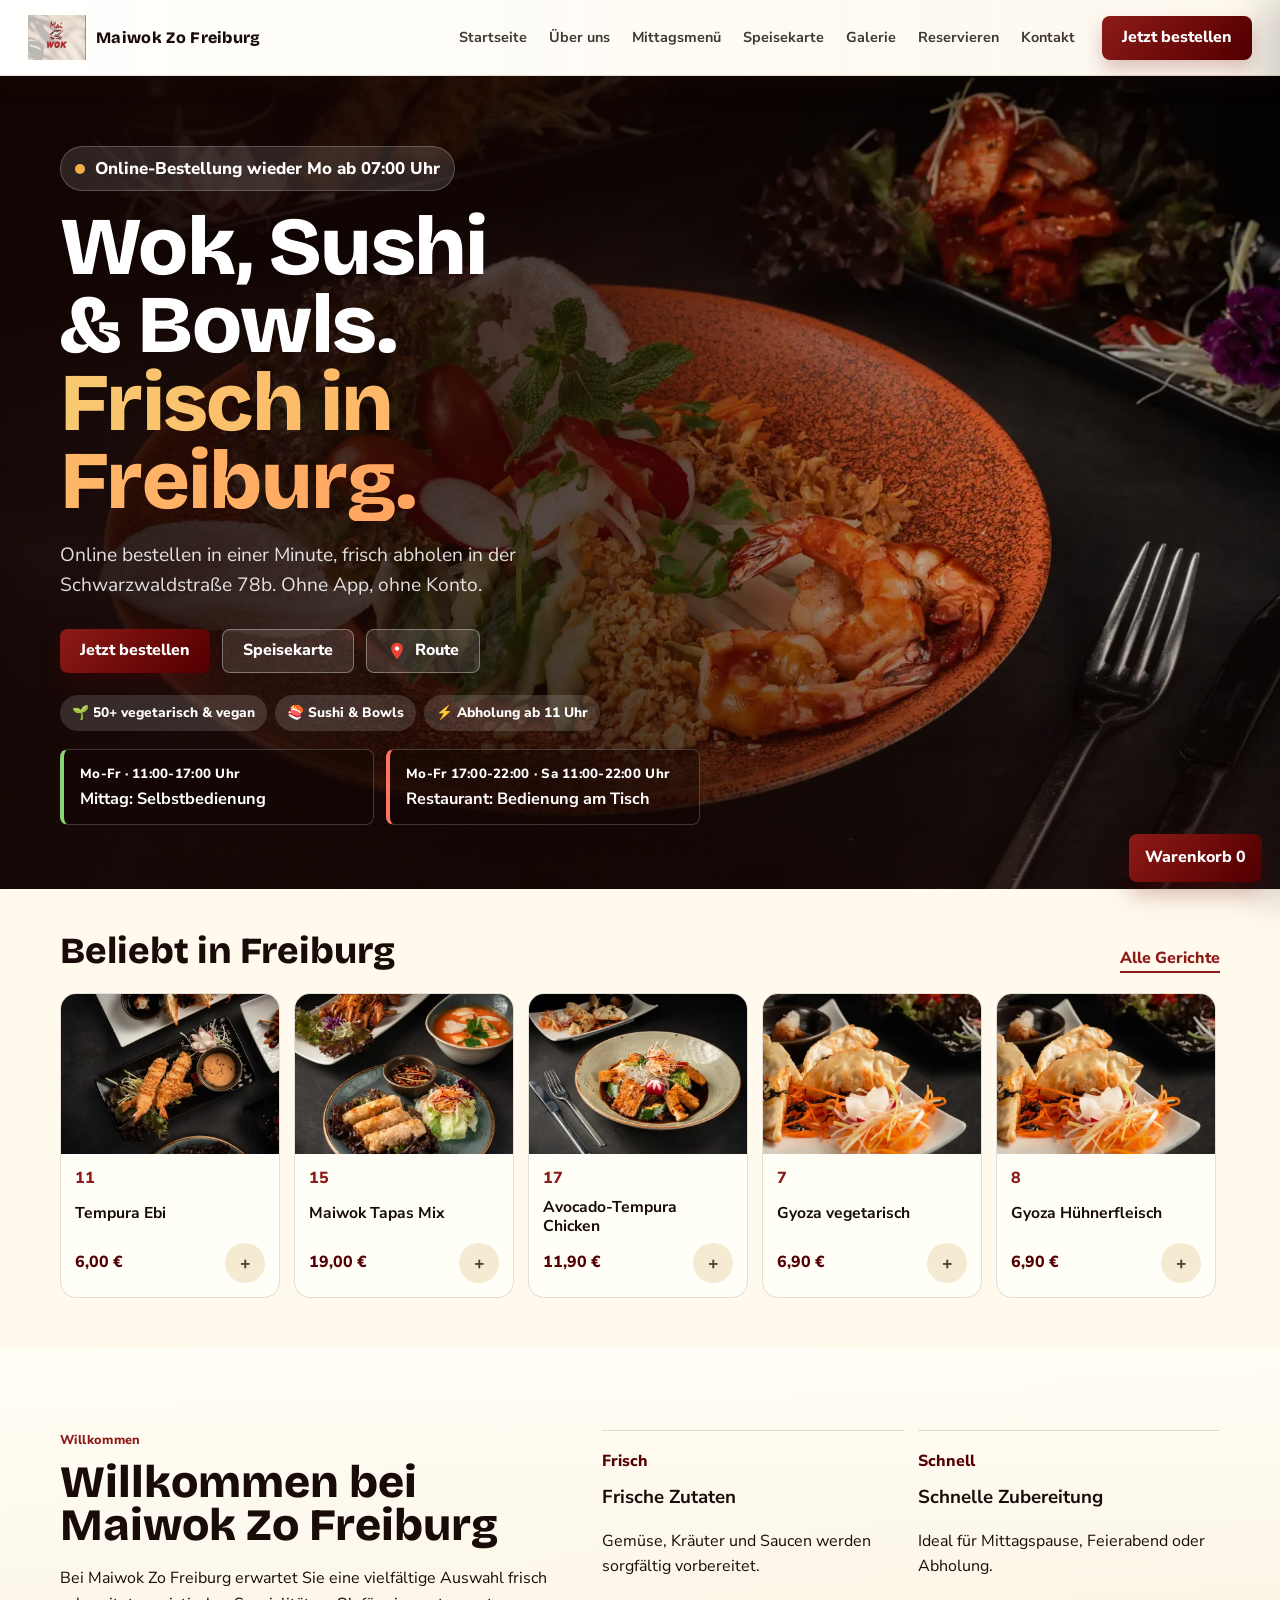
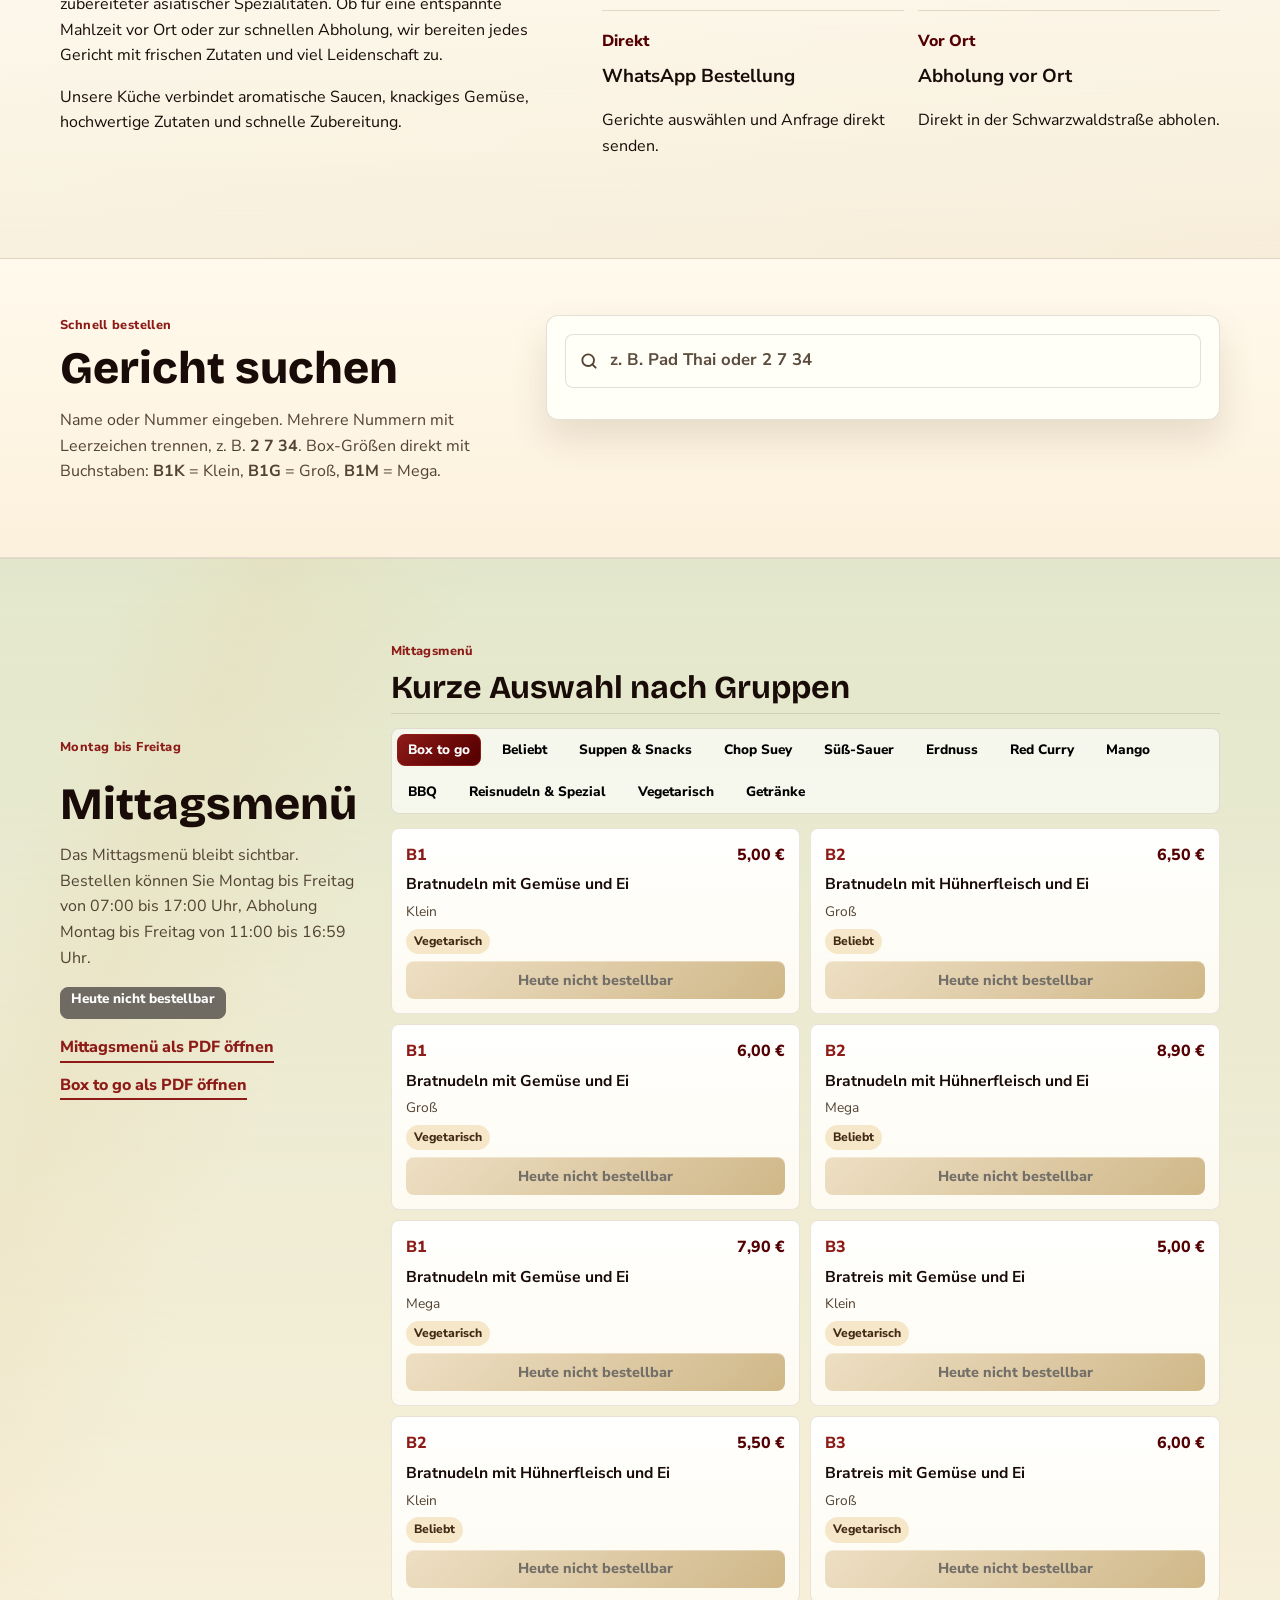
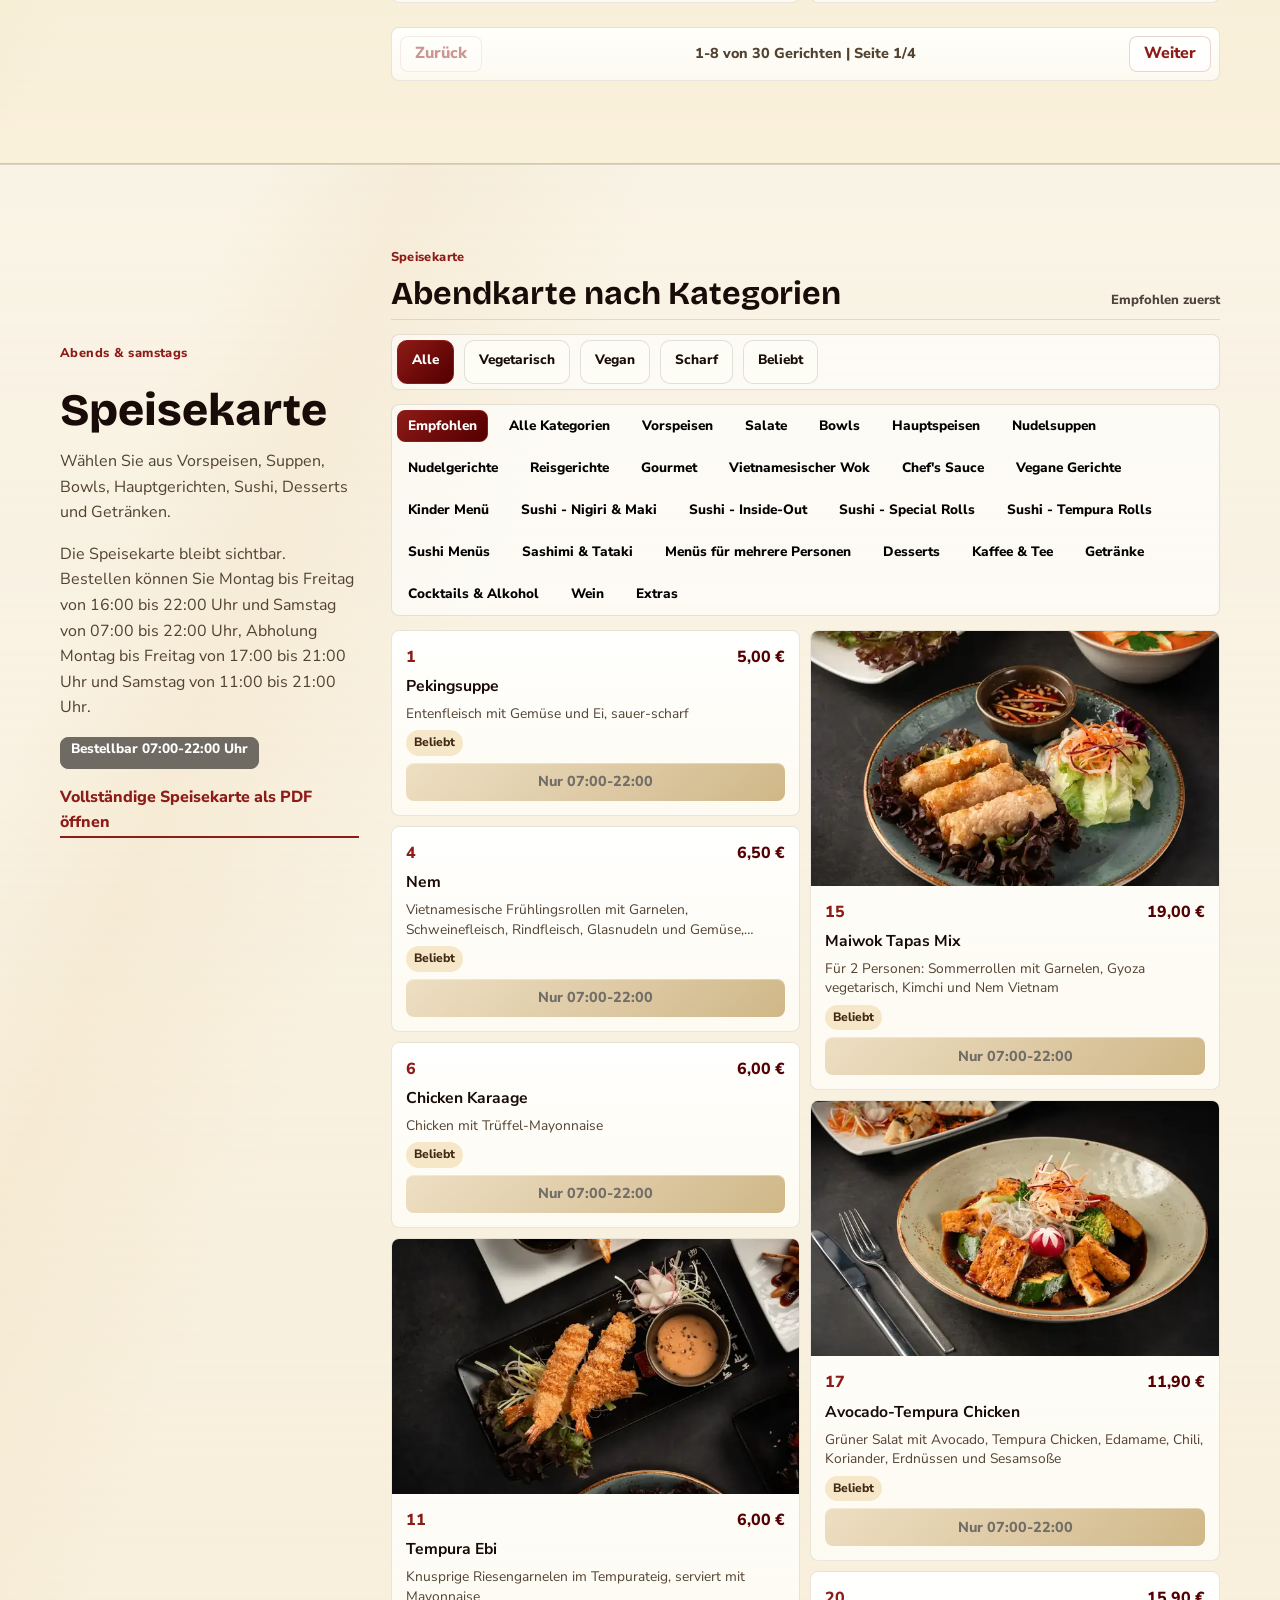
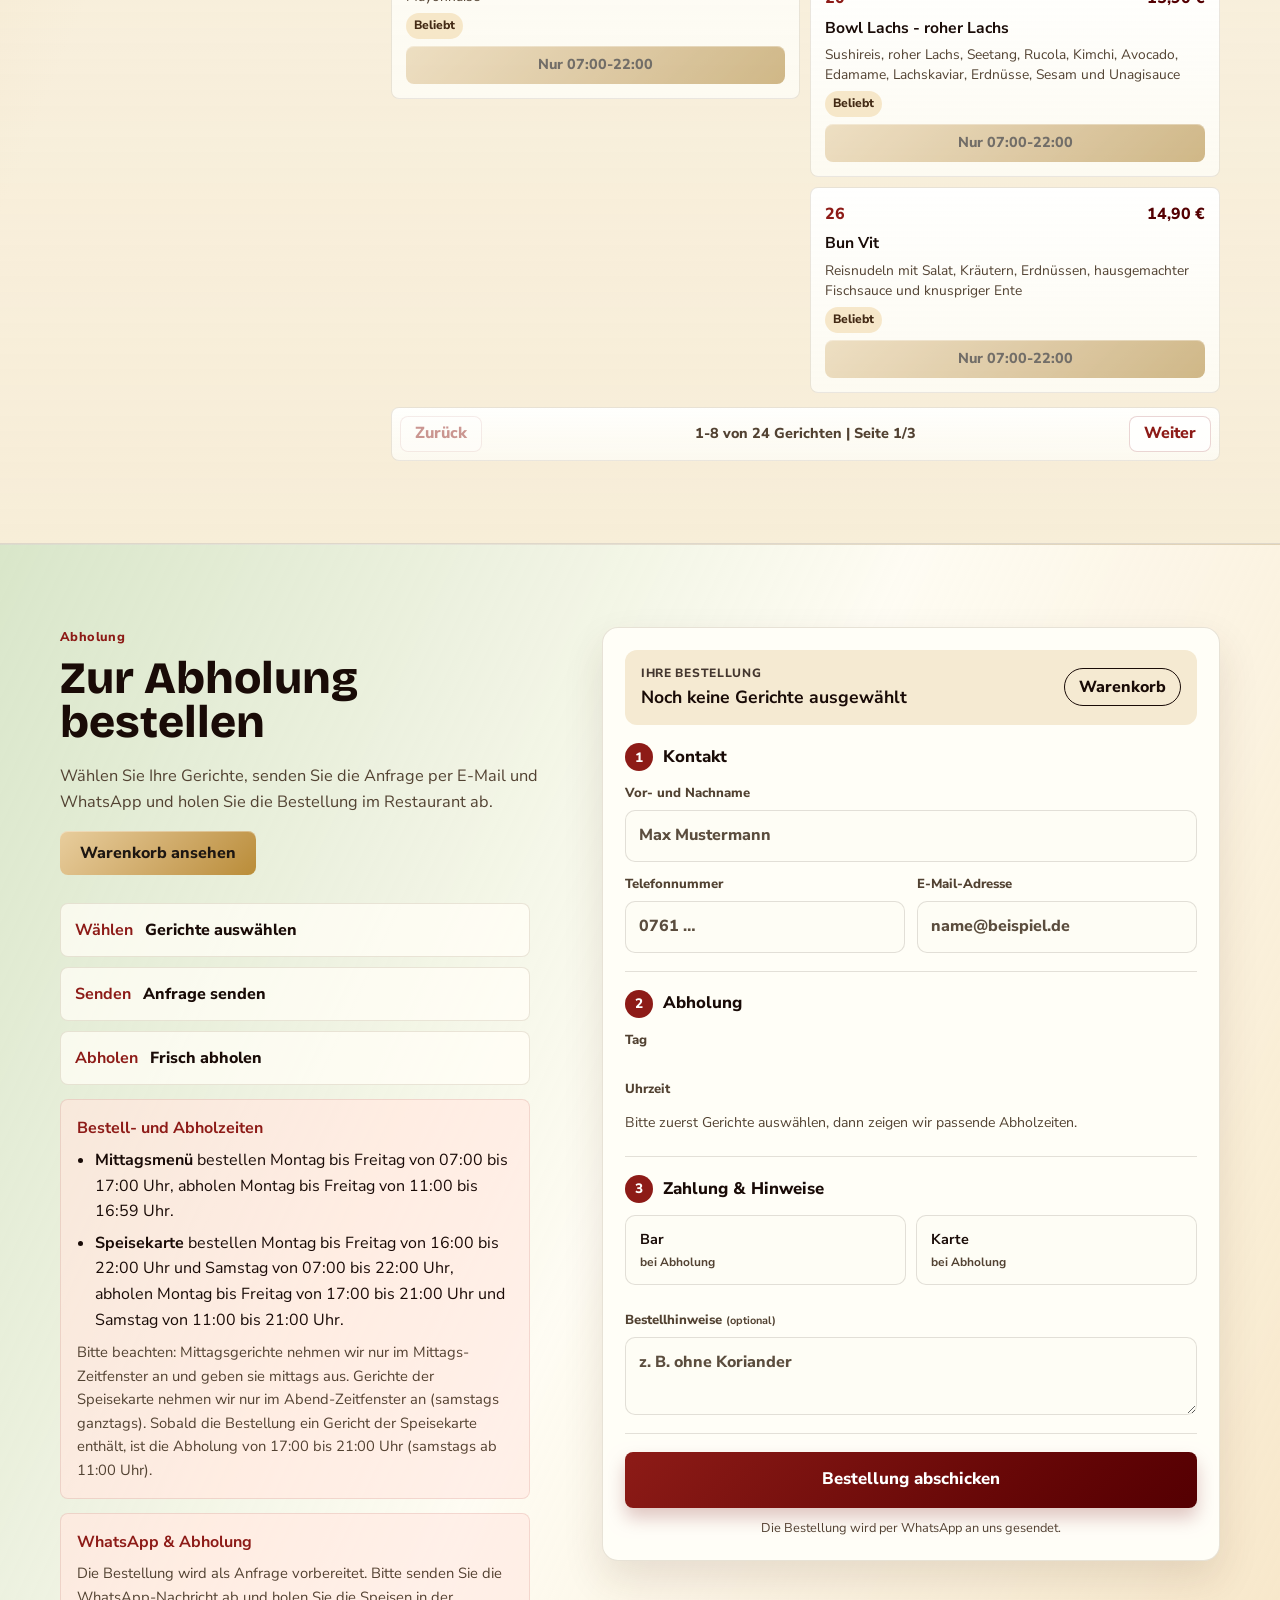
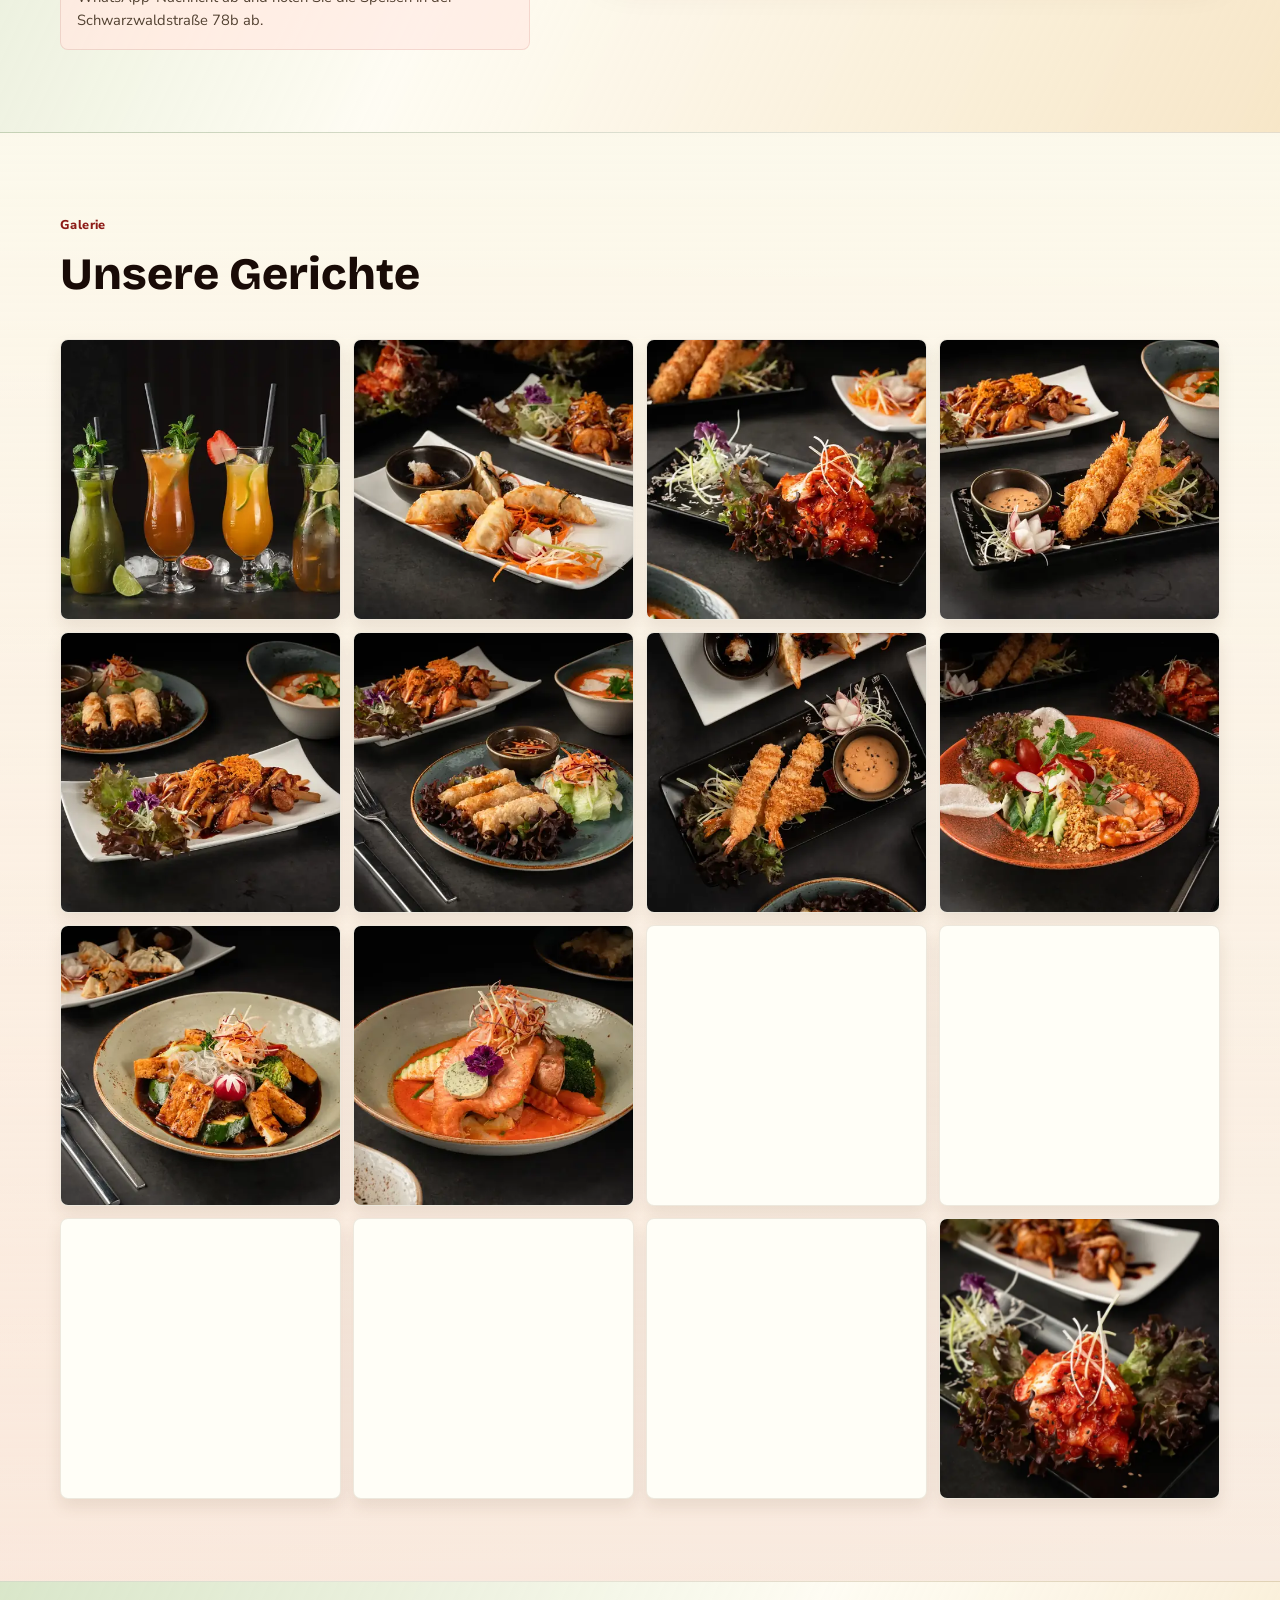
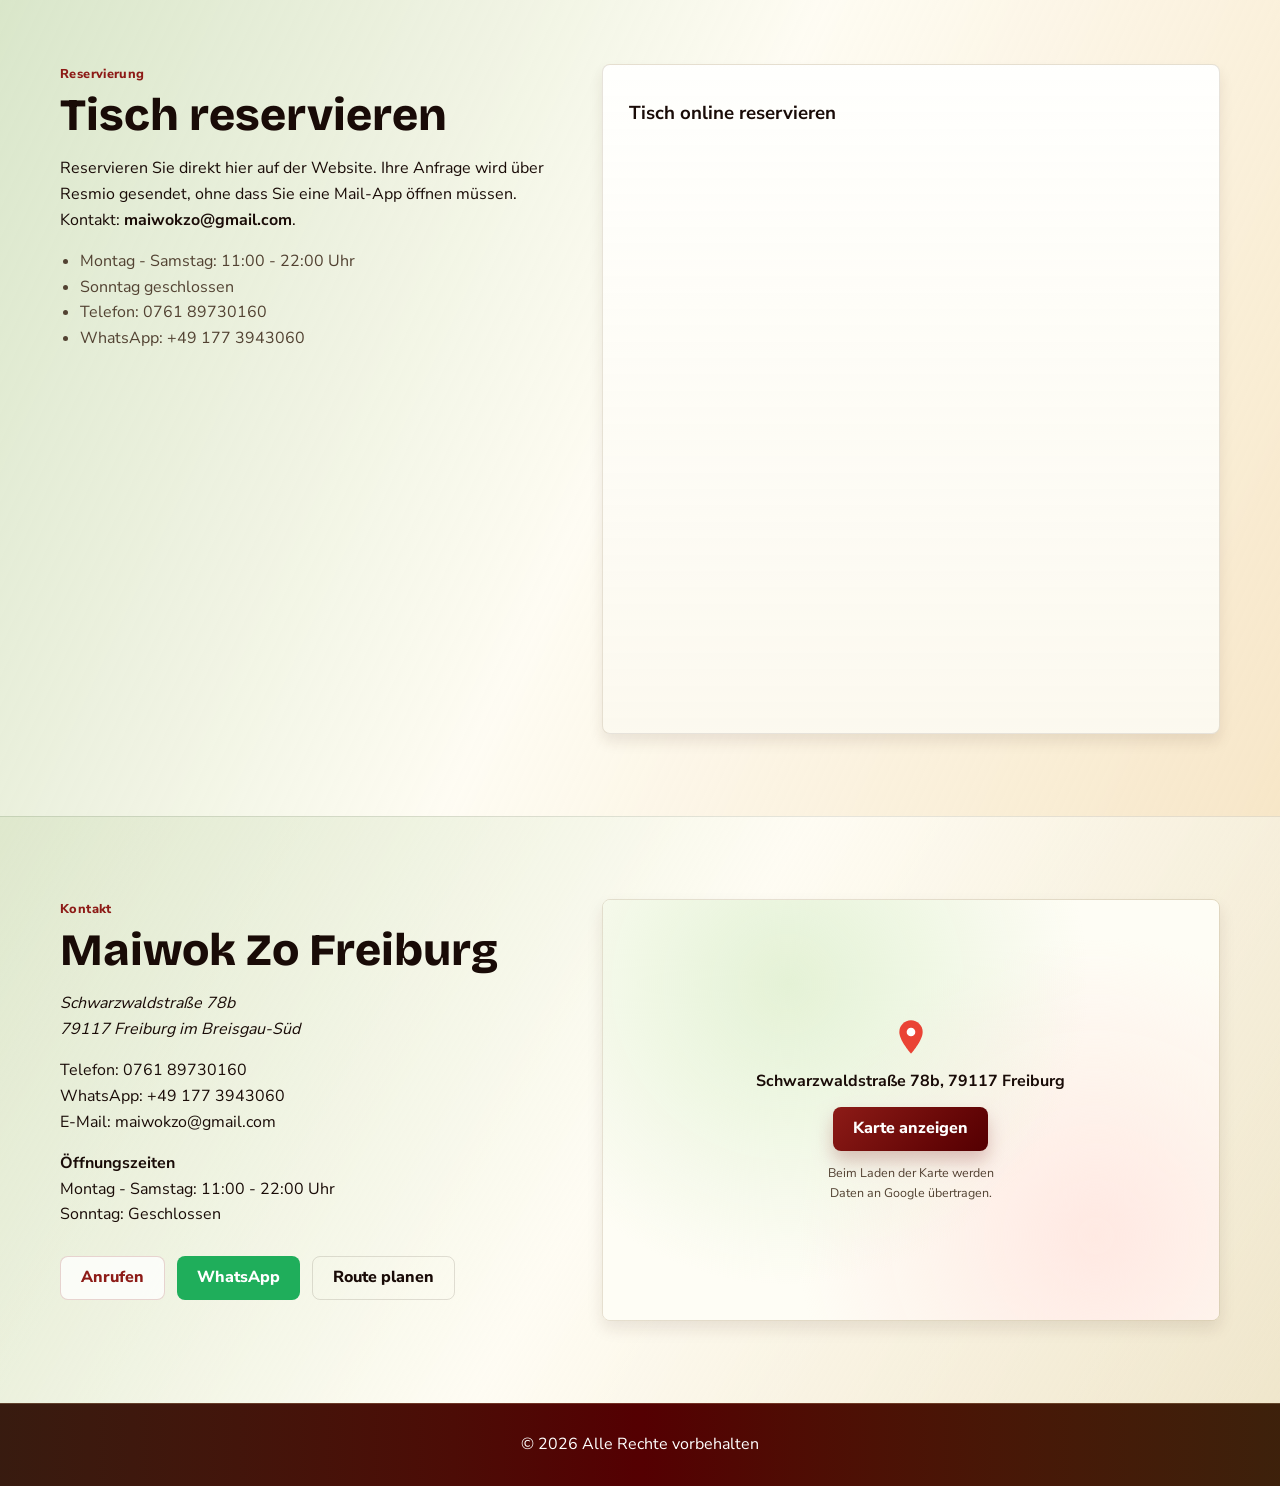
==== commit 8f3f2ba2: "Remove designer credit from footer Co-Authored-By: Claude Opus 5.5 <noreply@anthropic.com> Claude-Se" ====
--- a/index.html
+++ b/index.html
@@ -330,7 +330,6 @@
   <footer class="site-footer">
     <div class="container footer-inner">
       <p>© 2026 Alle Rechte vorbehalten</p>
-      <p>Design: Hoangcaster</p>
     </div>
   </footer>
 
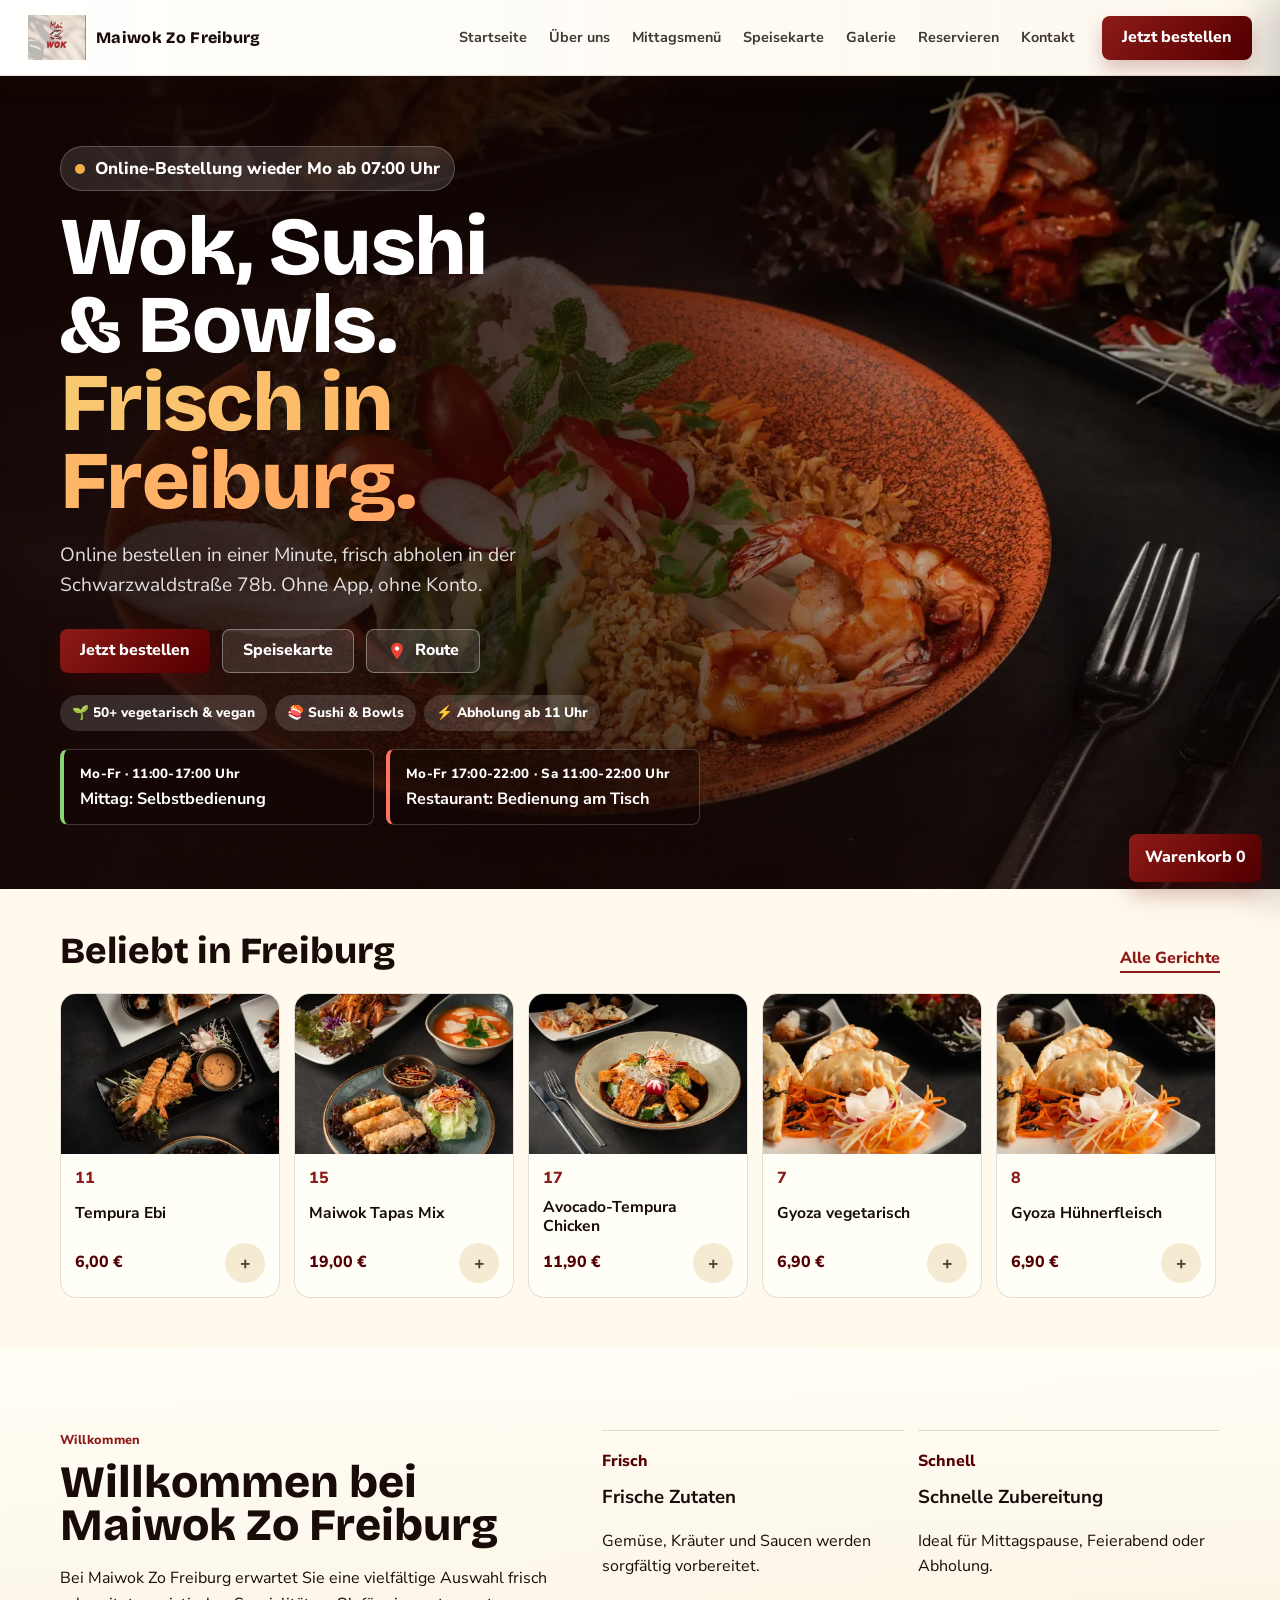
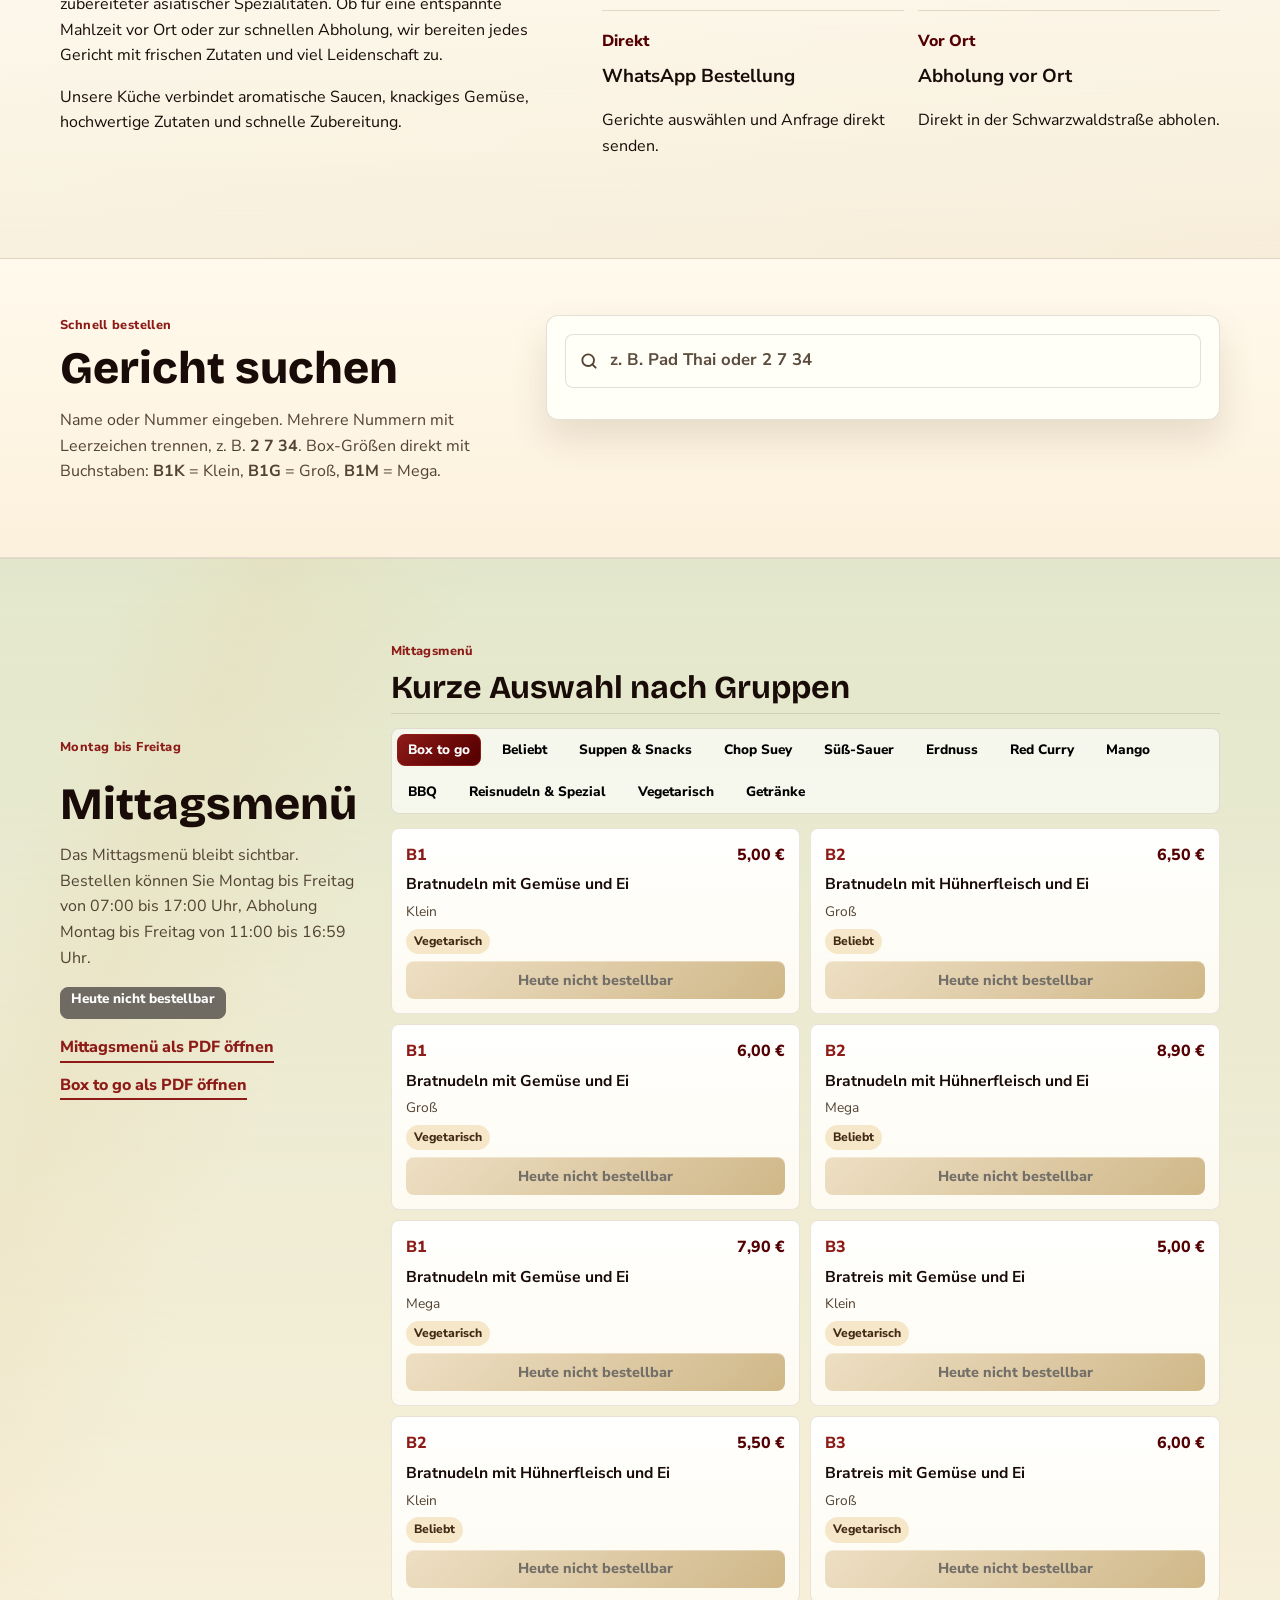
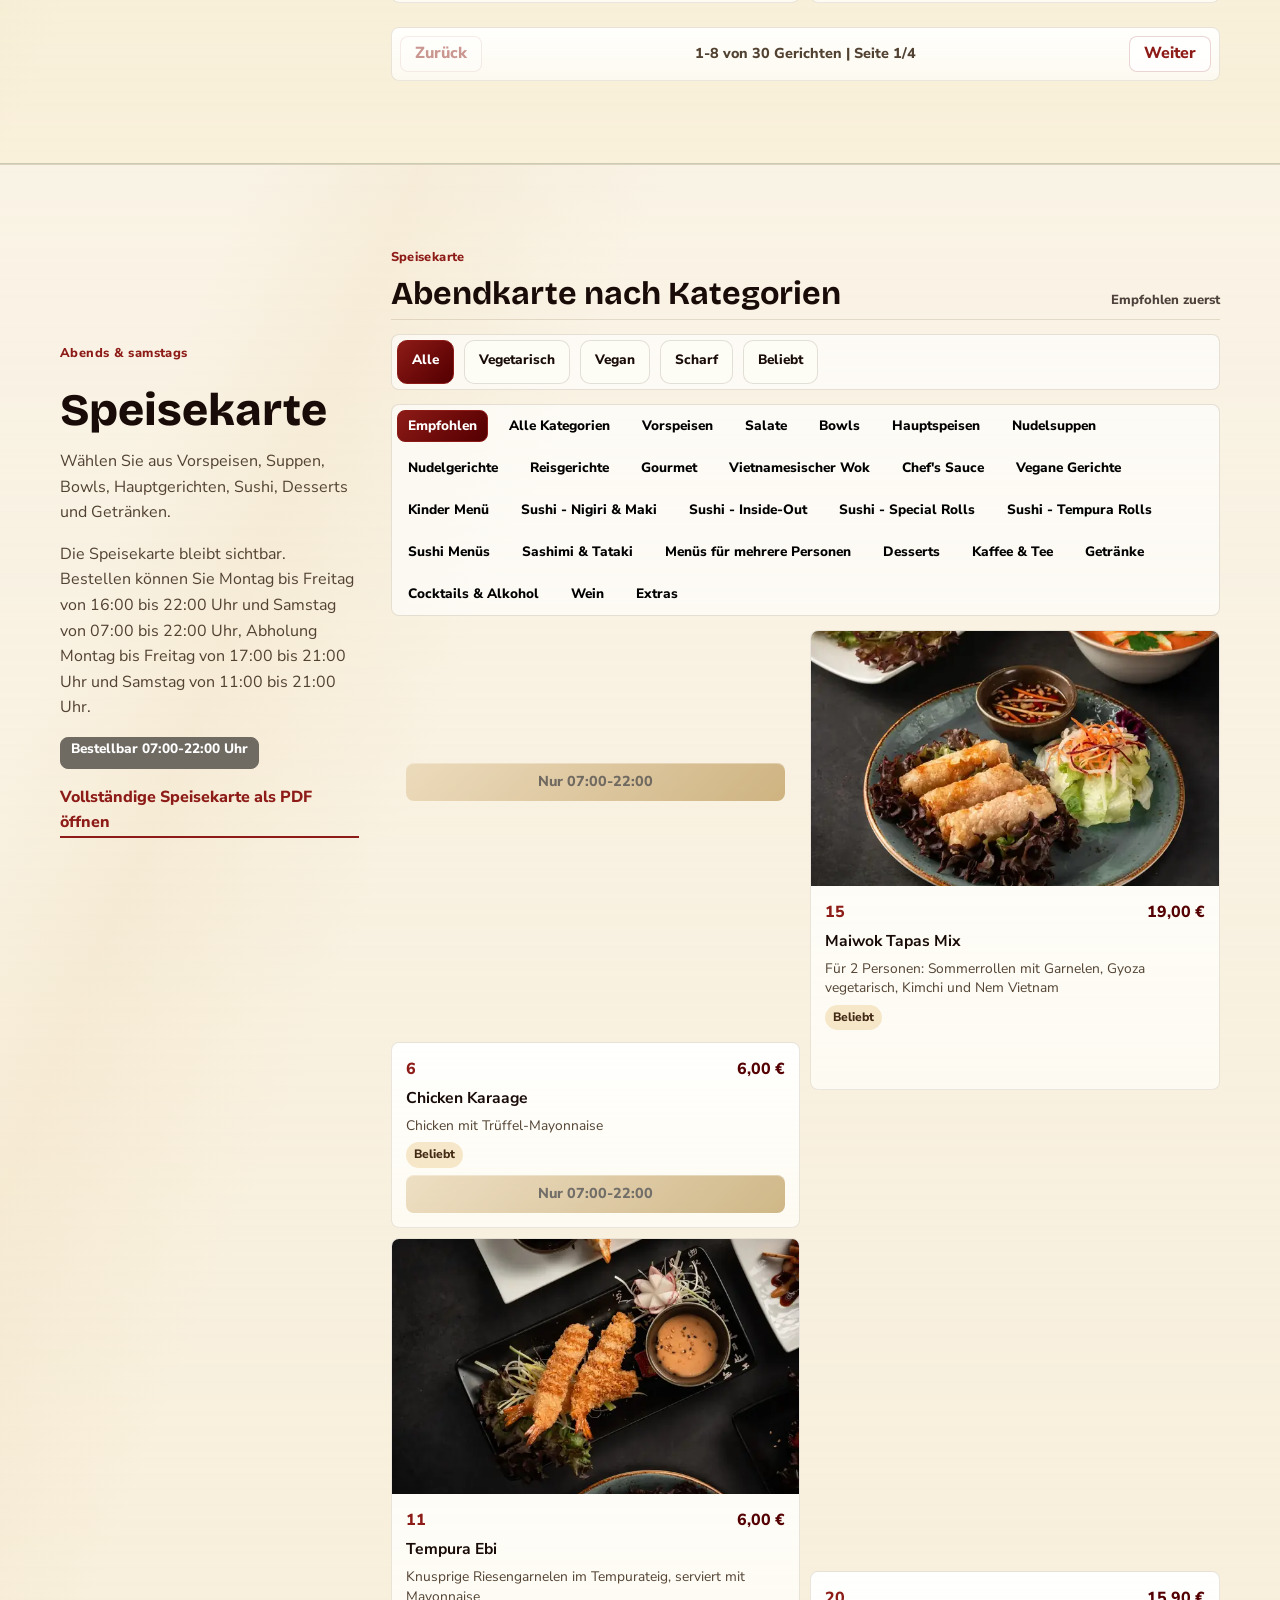
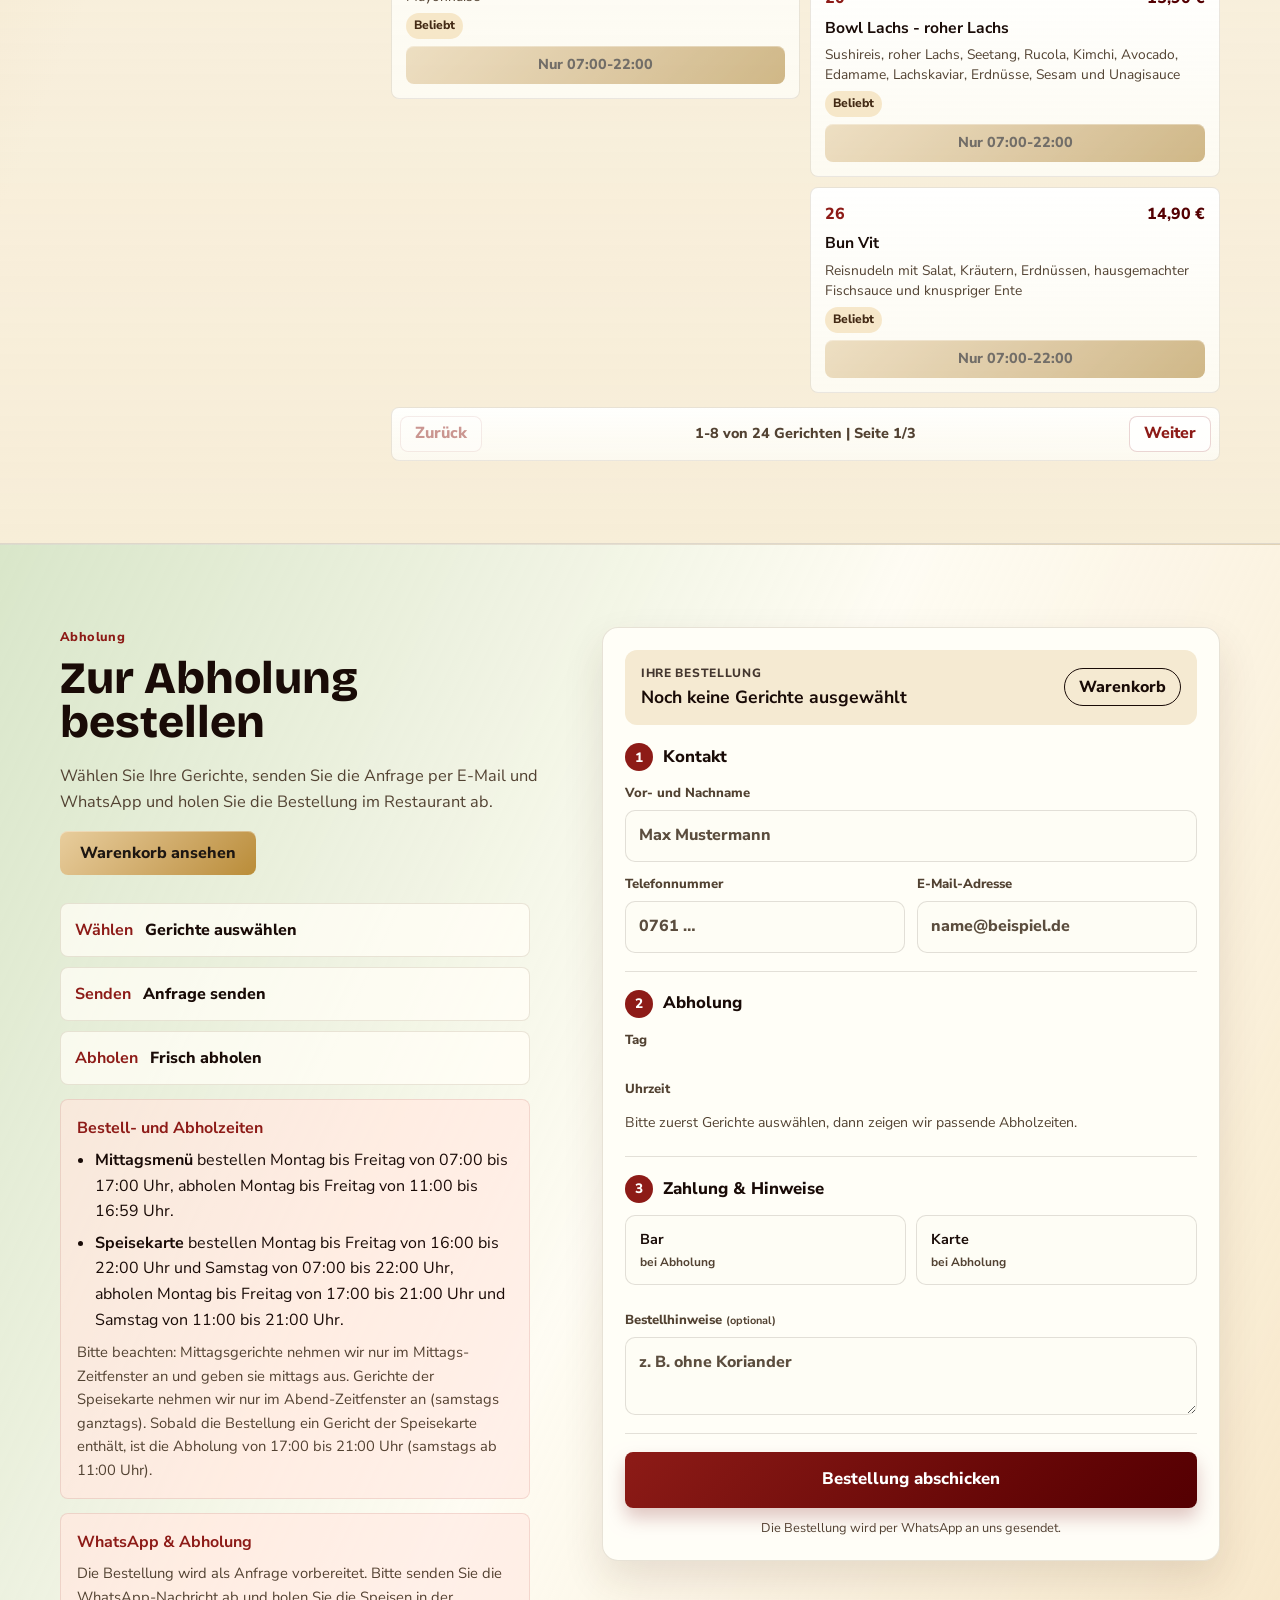
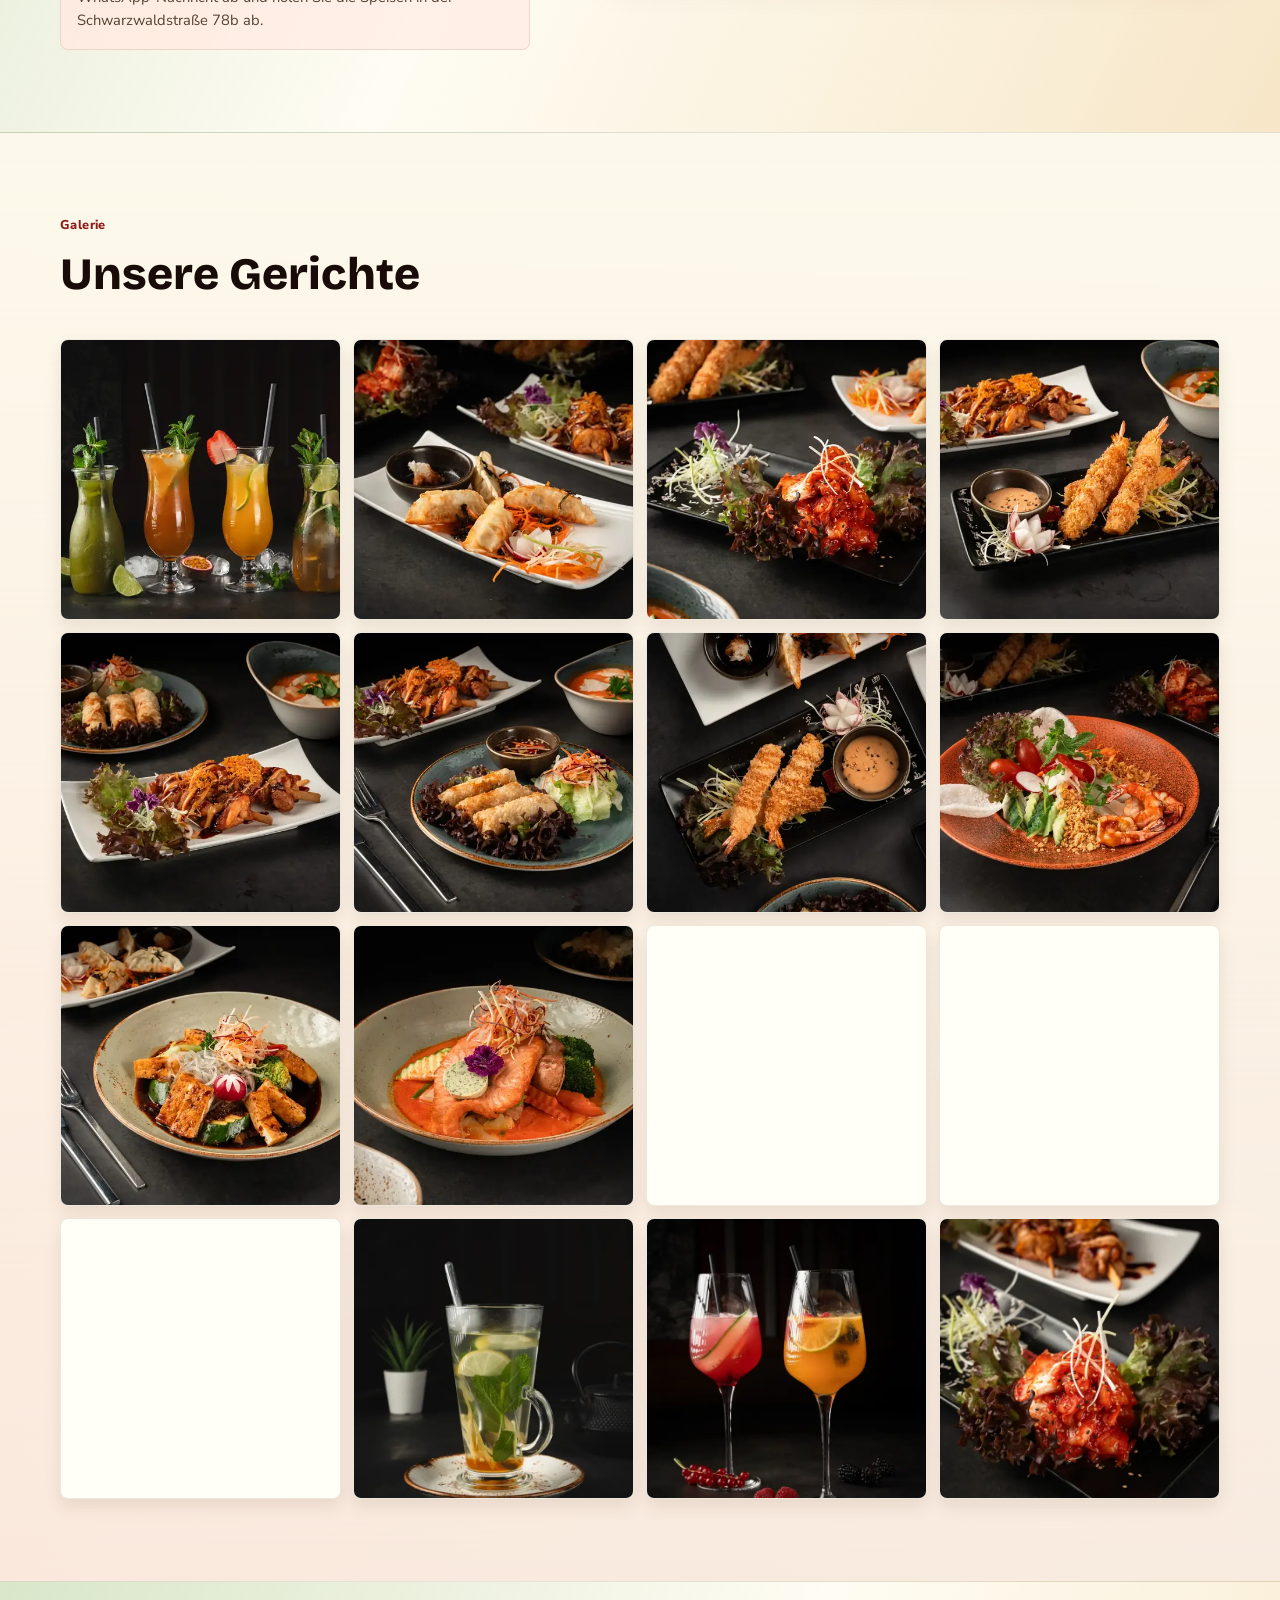
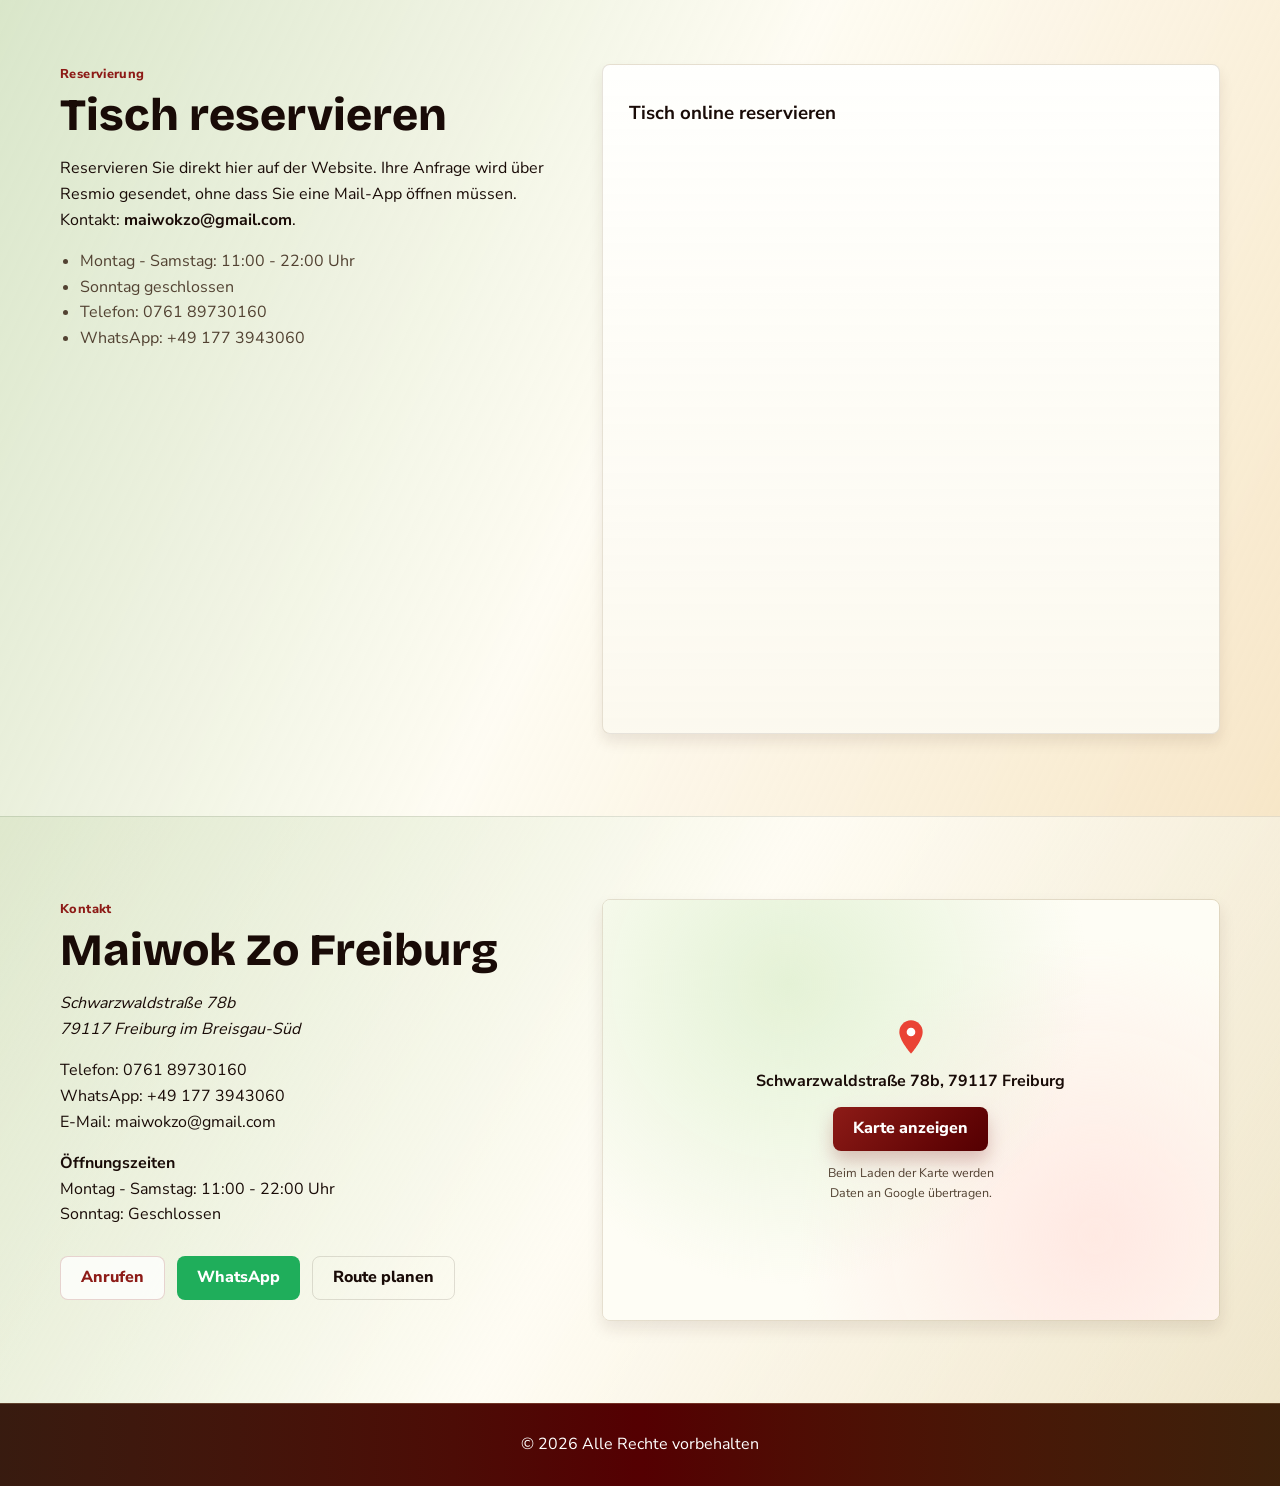
==== commit 2992b4eb: "Add GoatCounter stats and track QR scans from takeaway card (?ref=tuete) Orders placed after scannin" ====
--- a/index.html
+++ b/index.html
@@ -11,6 +11,8 @@
   <link rel="preload" href="assets/fonts/nunito-sans-latin-400-normal.woff2" as="font" type="font/woff2" crossorigin>
   <link rel="preload" as="image" href="assets/images/hero-1000.webp" imagesrcset="assets/images/hero-800.webp 800w, assets/images/hero-1000.webp 1000w, assets/images/hero-1600.webp 1600w" imagesizes="100vw" fetchpriority="high">
   <link rel="stylesheet" href="style.css">
+  <!-- GoatCounter: cookiefreie Besucherstatistik (zählt u. a. Scans des QR-Codes auf der Mitnahme-Karte, ?ref=tuete) -->
+  <script data-goatcounter="https://maiwokzo.goatcounter.com/count" async src="//gc.zgo.at/count.js"></script>
 </head>
 <body>
 
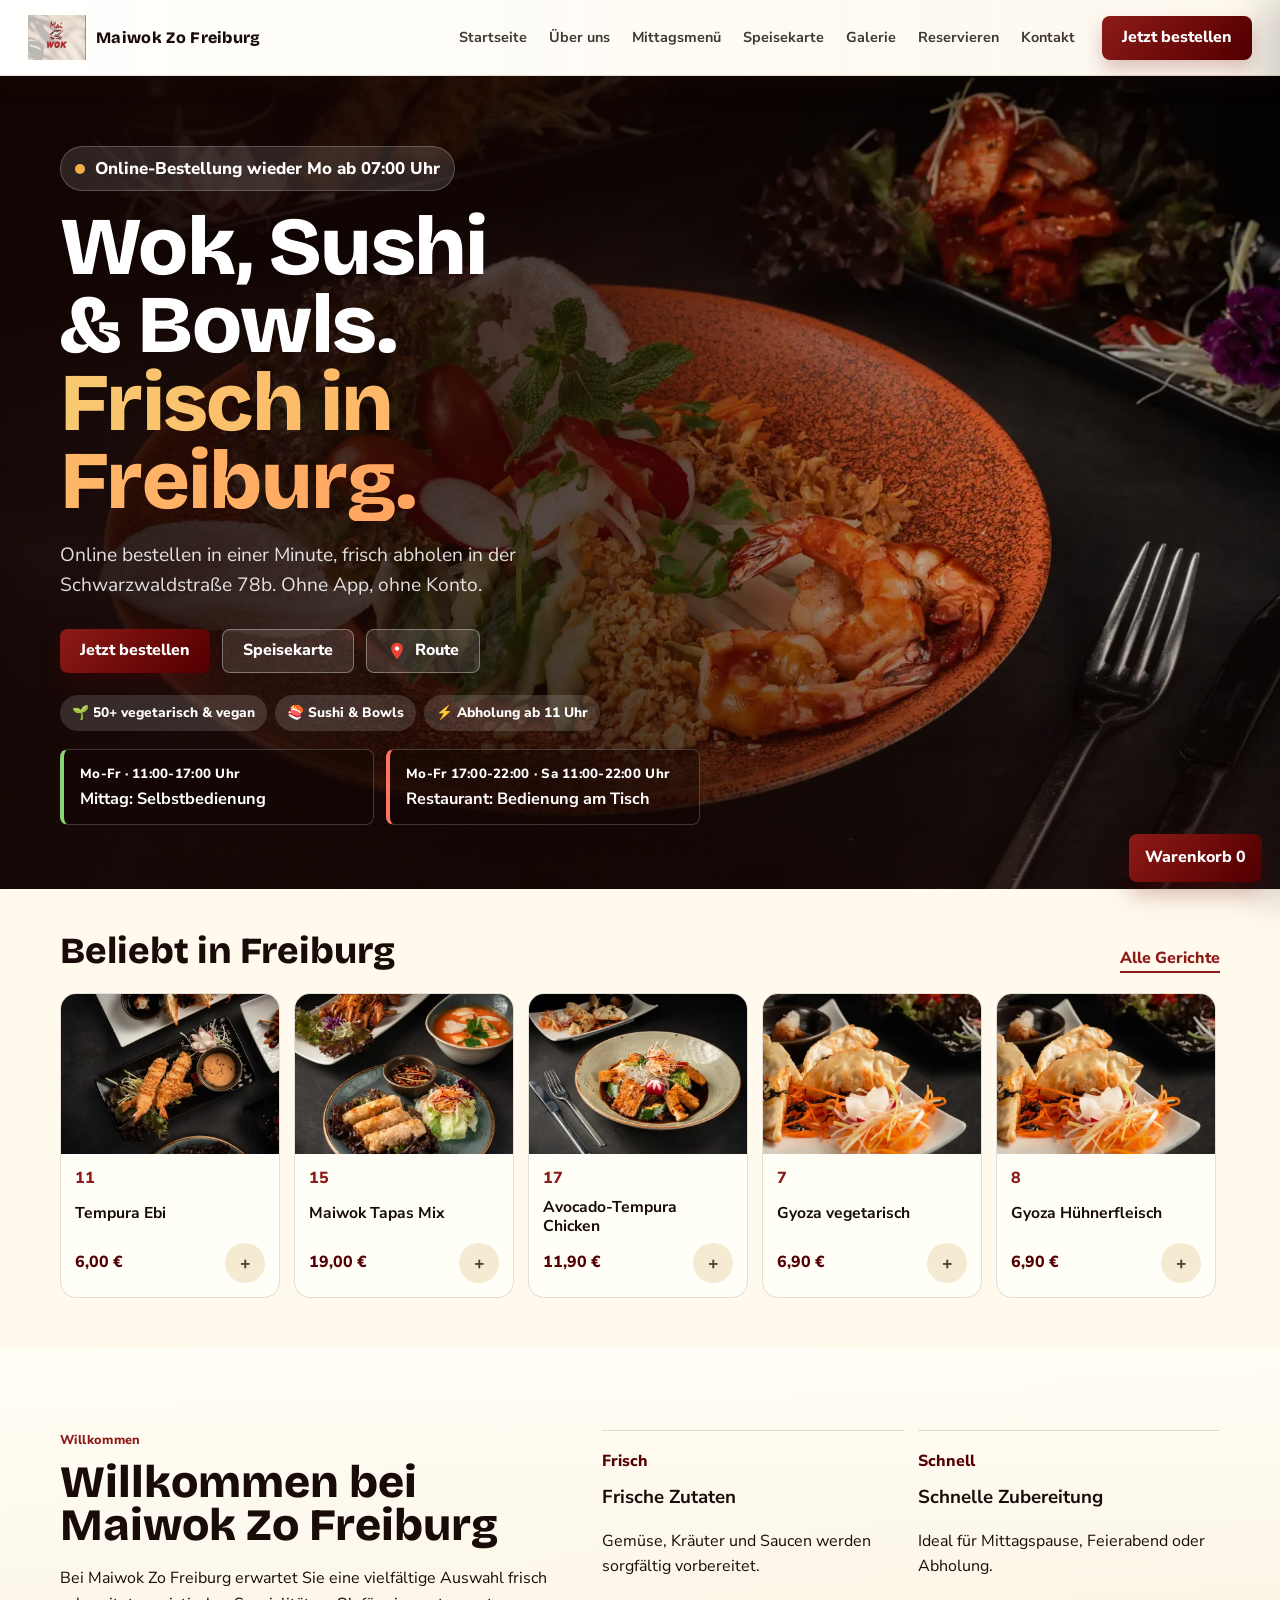
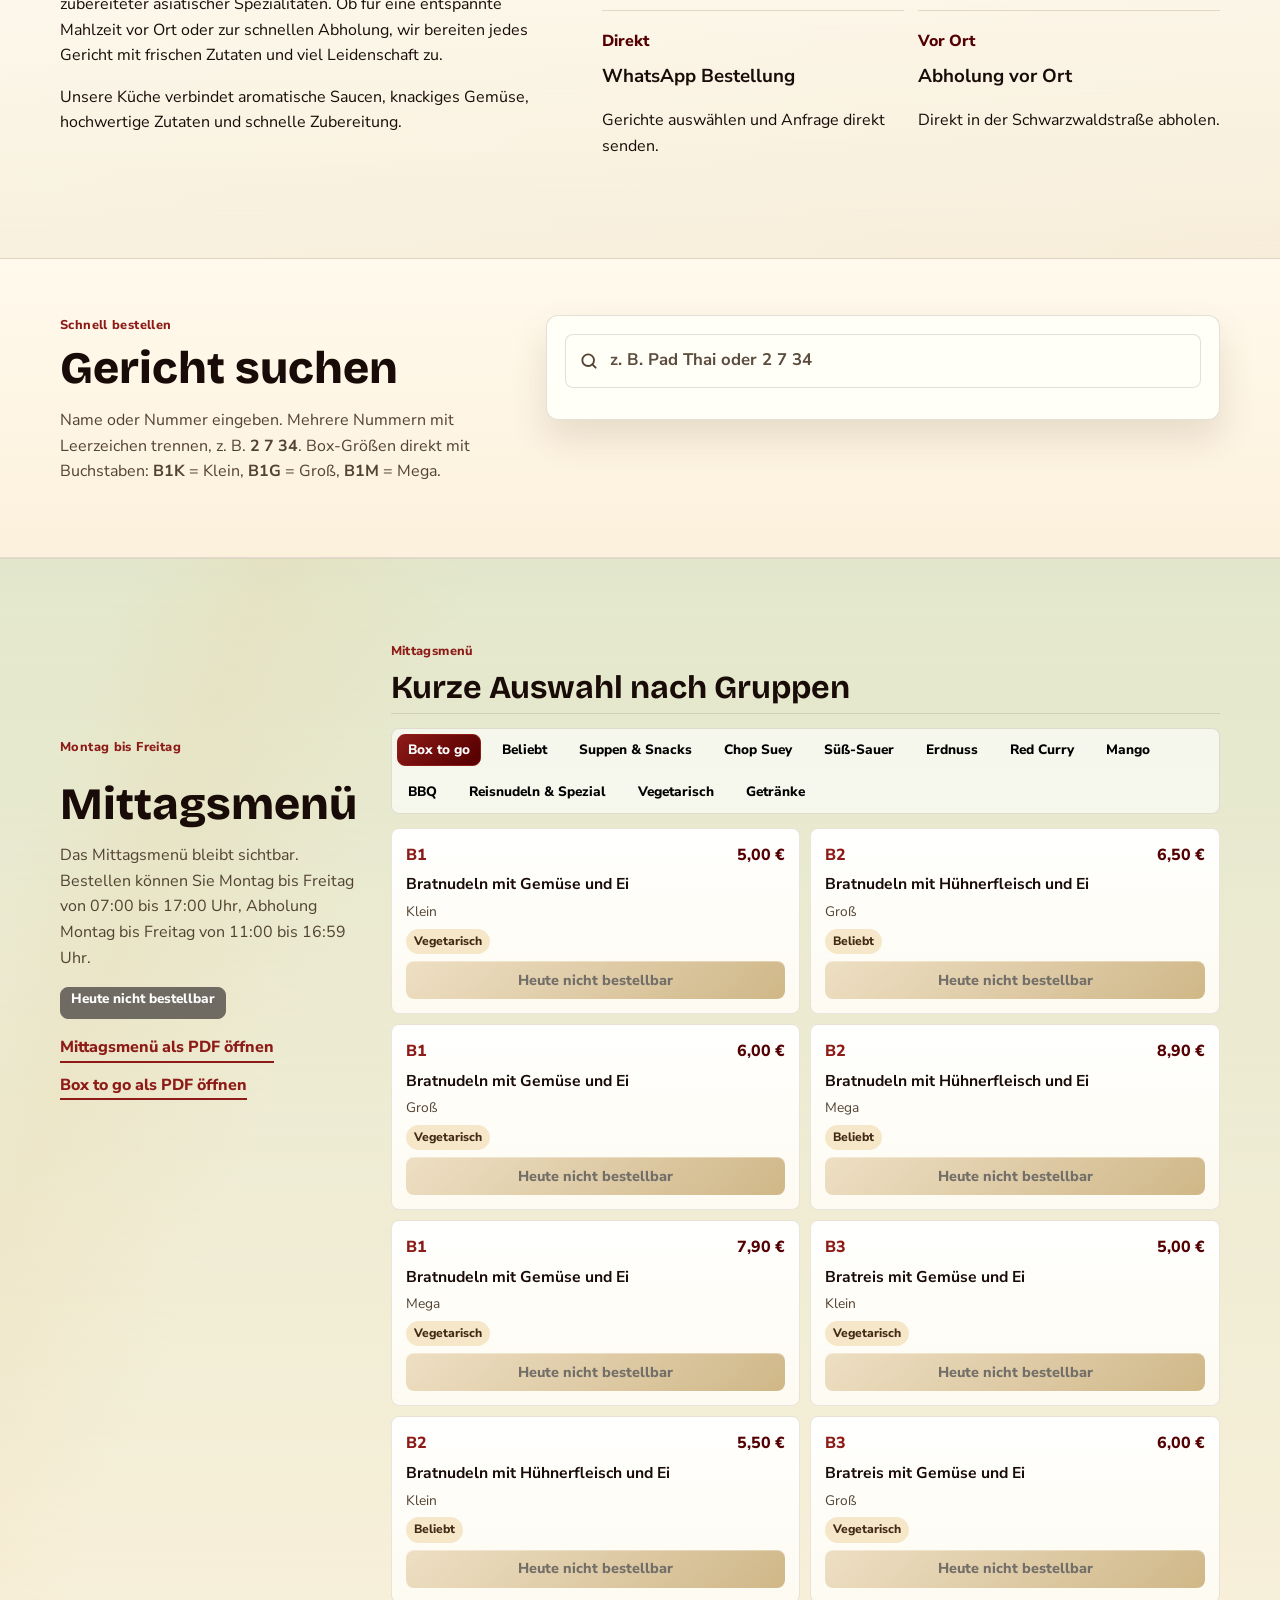
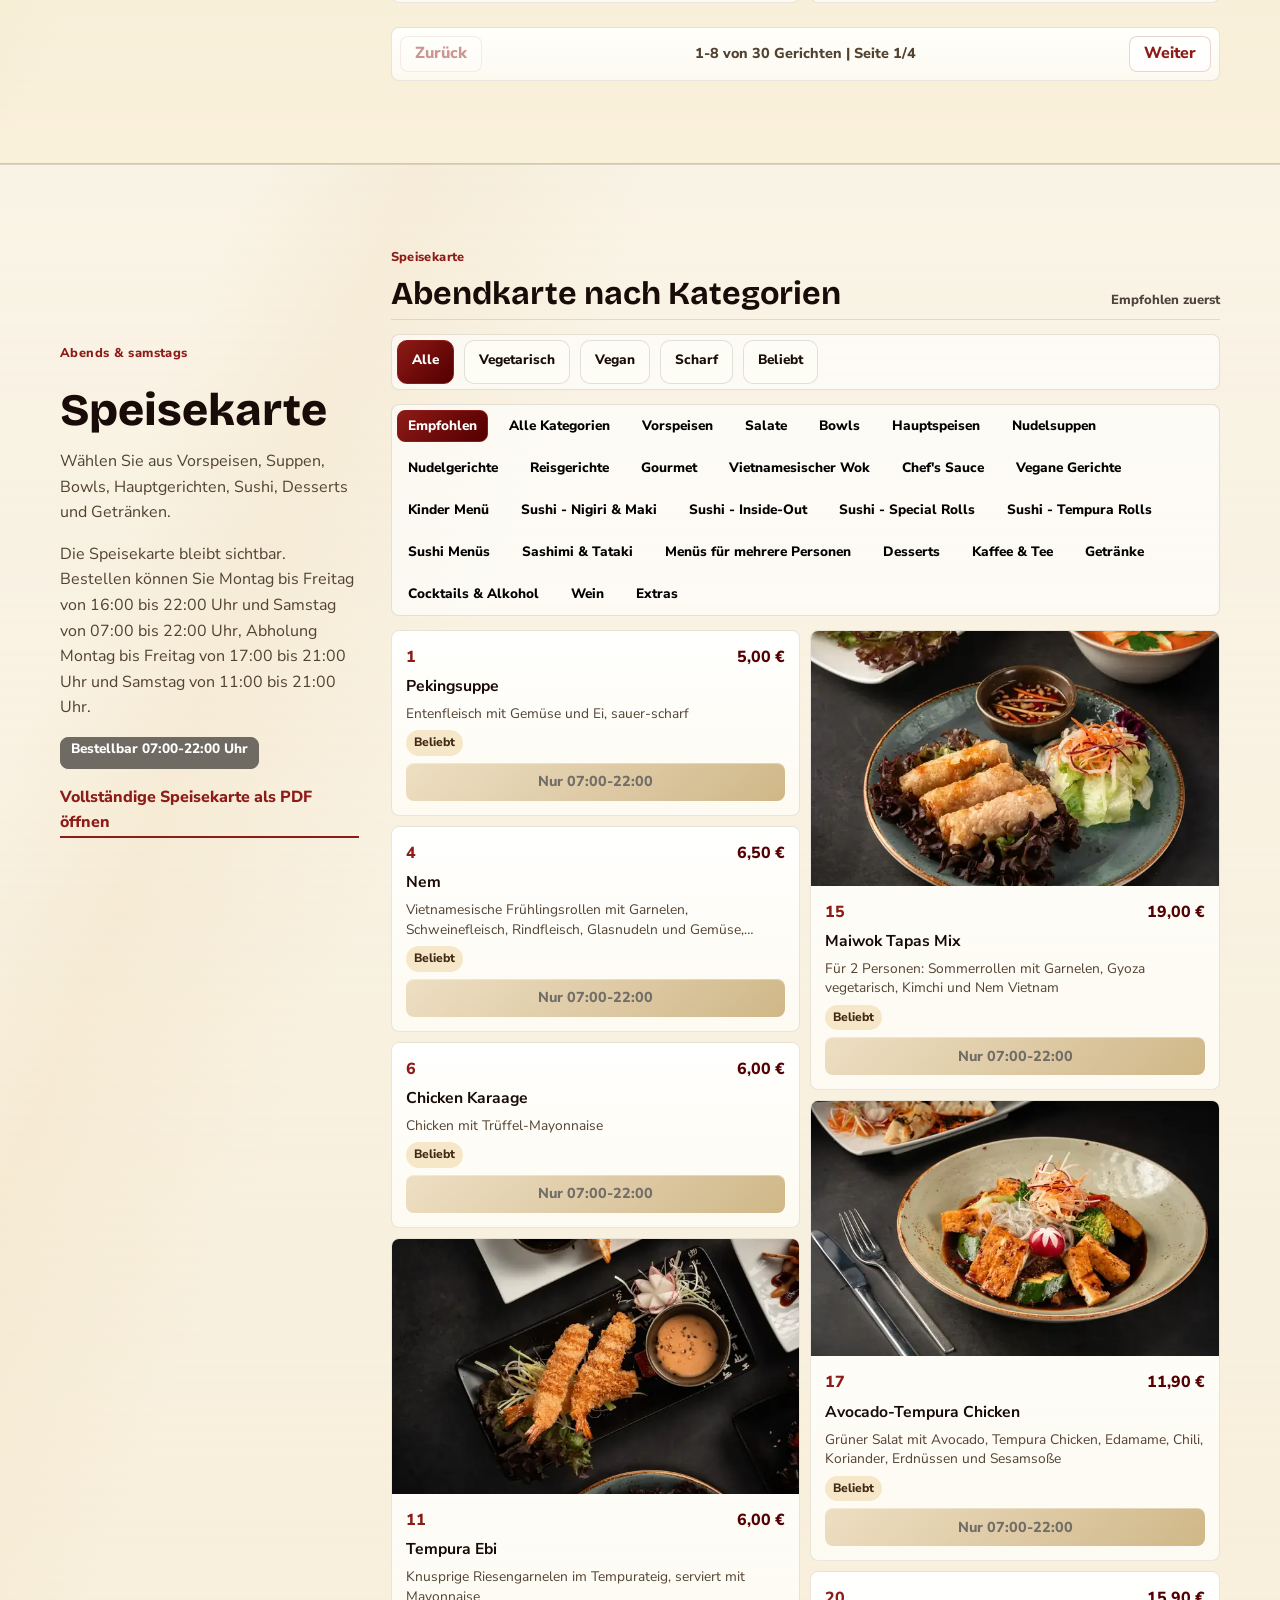
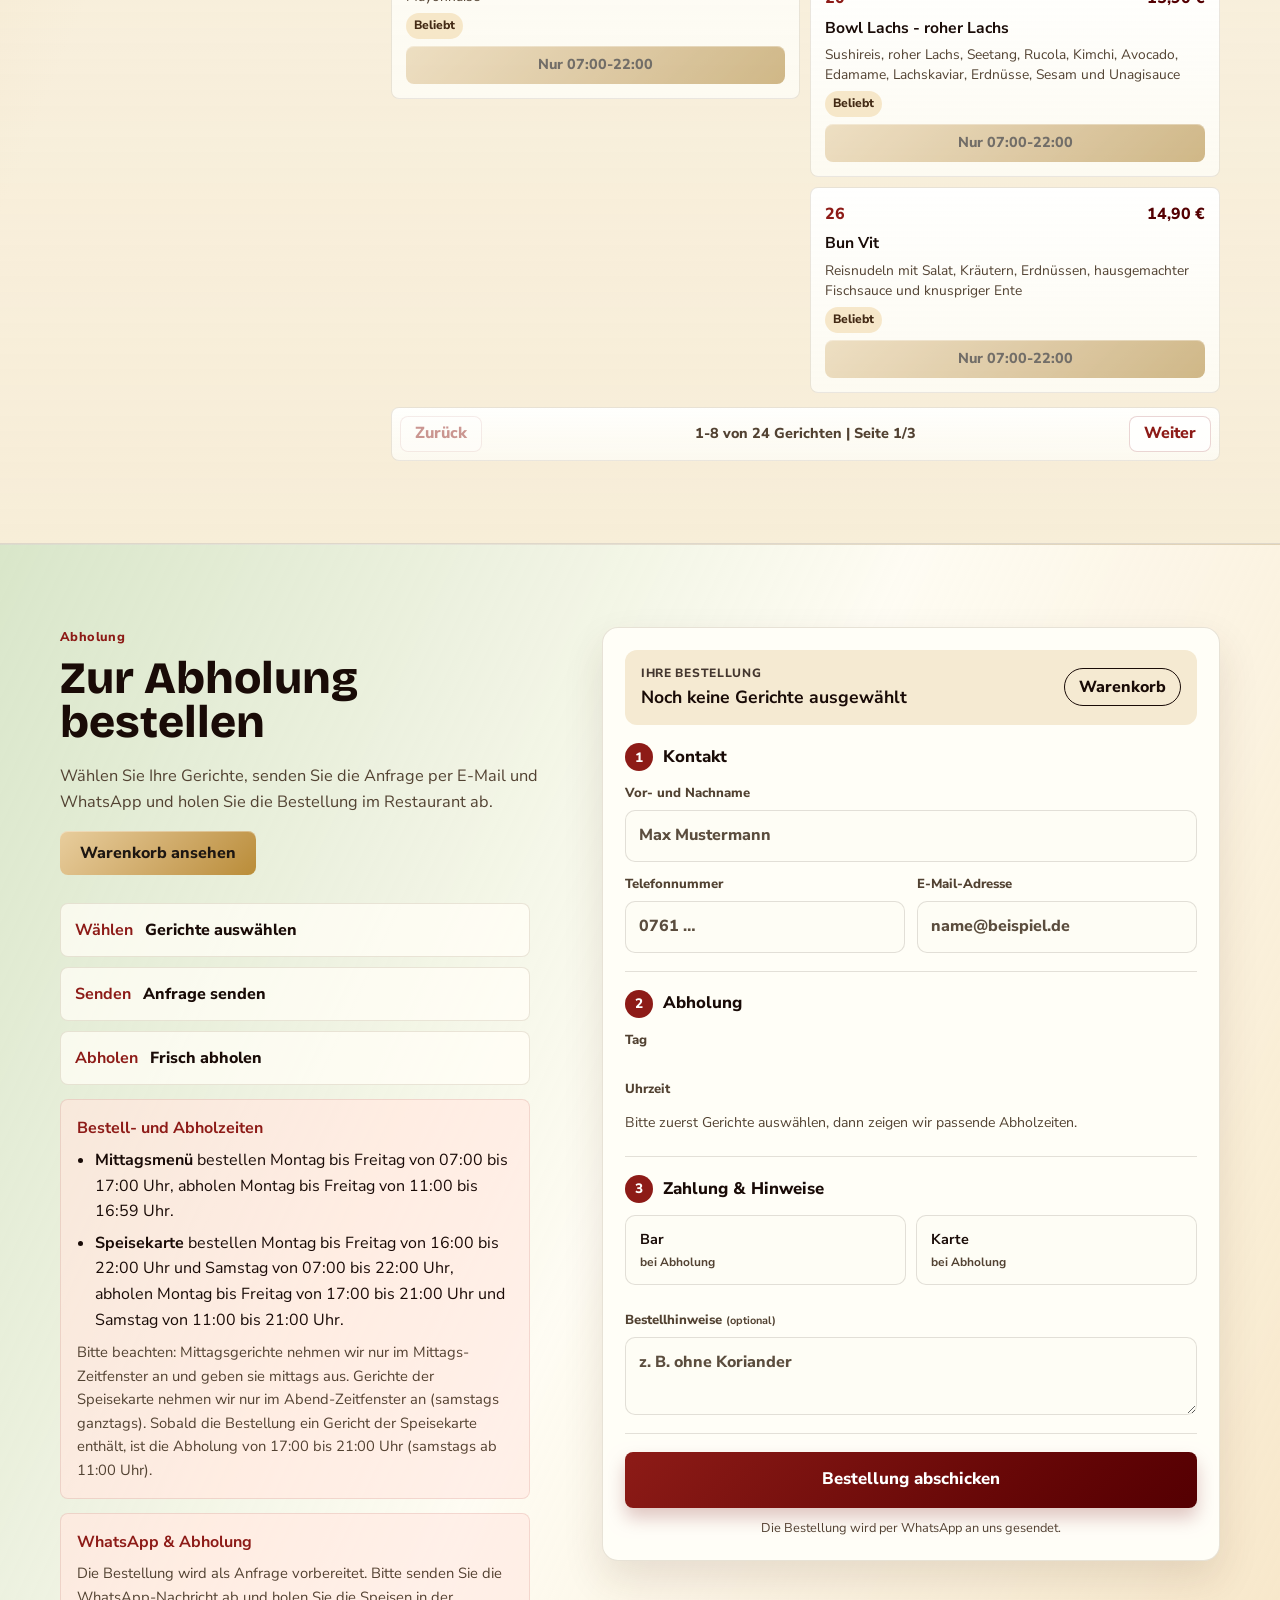
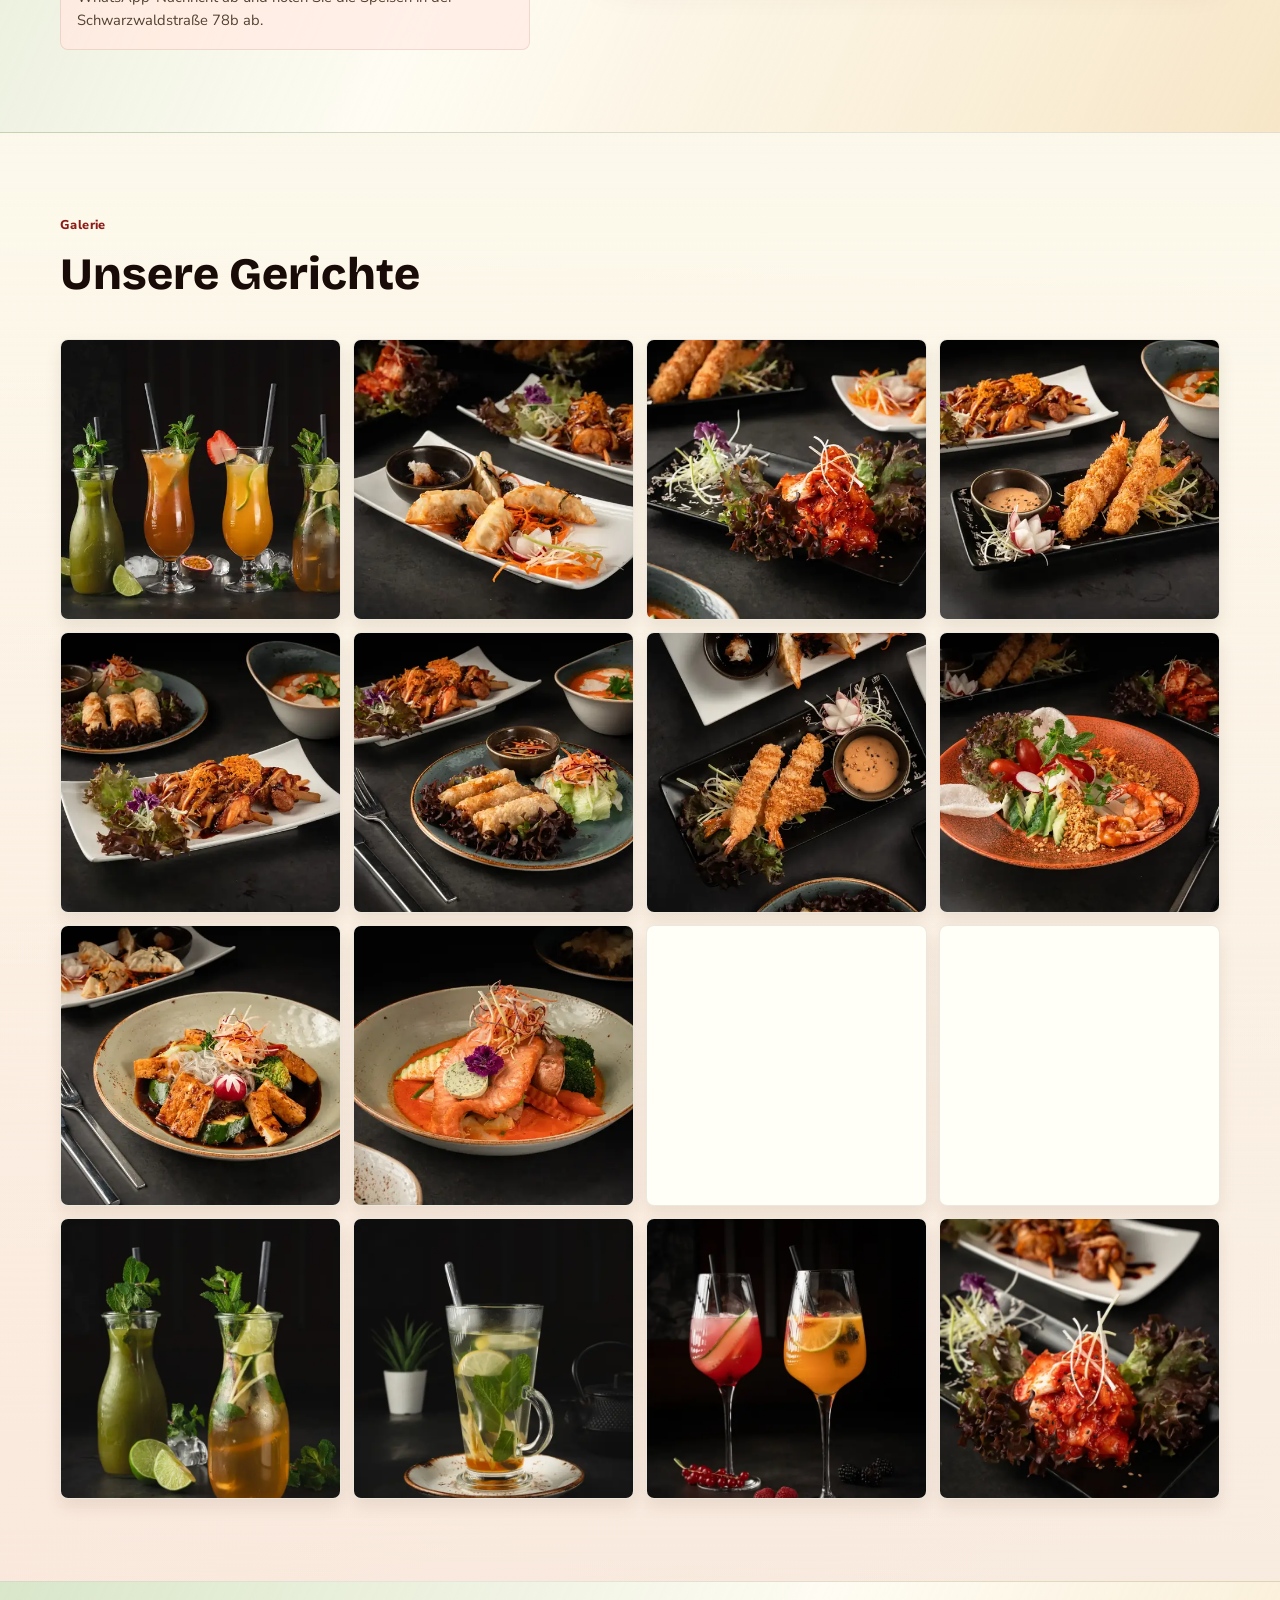
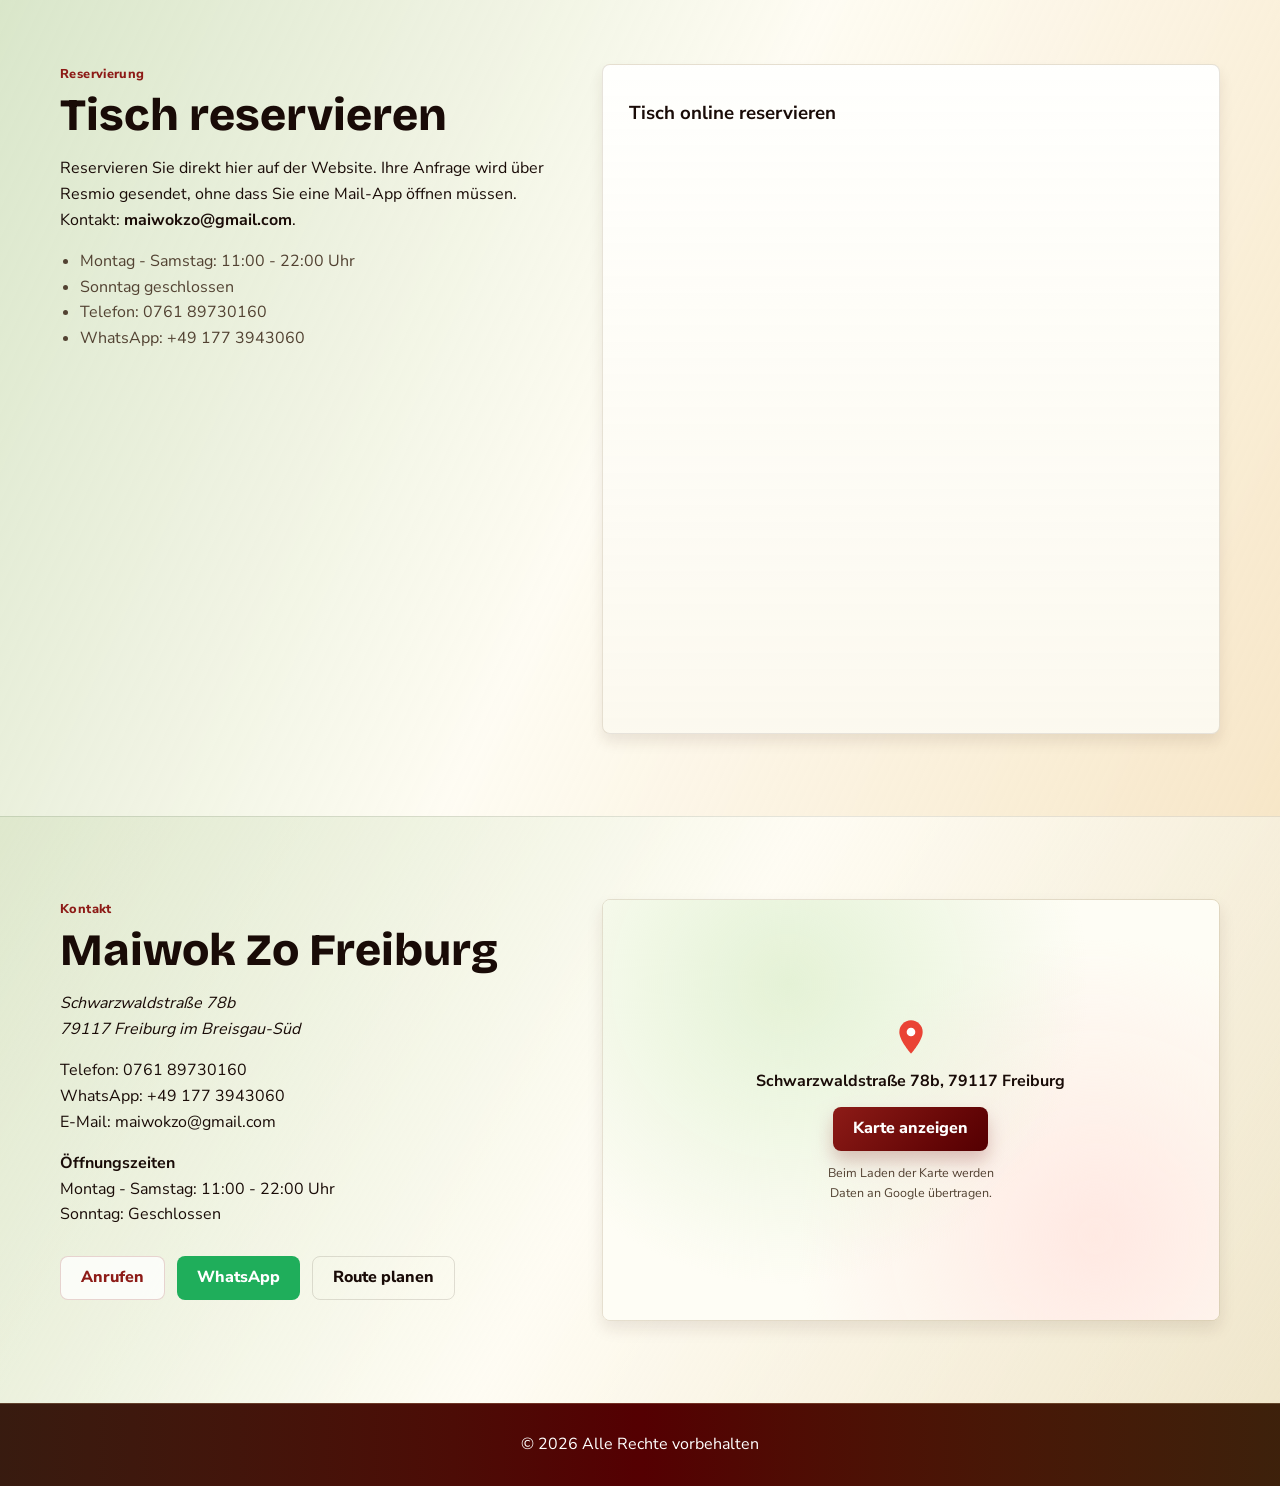
==== commit 35febaf3: "Sticky checkout bar, checkout next to search, order number - Checkout bar follows the page as soon a" ====
--- a/index.html
+++ b/index.html
@@ -117,6 +117,10 @@
           <div class="quick-actions" id="quickActions" hidden>
             <button class="btn btn-primary" type="button" id="quickAddAll">Alle in den Warenkorb</button>
           </div>
+          <div class="quick-cart" data-quick-cart hidden>
+            <span><span aria-hidden="true">🛒</span> Im Warenkorb: <strong data-quick-cart-text></strong></span>
+            <a class="btn btn-primary" href="#bestellen" data-goto-checkout>Zur Kasse</a>
+          </div>
         </div>
       </div>
     </section>
@@ -336,6 +340,13 @@
   </footer>
 
   <button class="floating-cart" type="button" data-open-cart aria-label="Warenkorb öffnen">Warenkorb <span data-cart-count>0</span></button>
+  <div class="checkout-bar" data-checkout-bar hidden>
+    <button class="checkout-bar-cart" type="button" data-open-cart aria-label="Warenkorb öffnen">
+      <span class="checkout-bar-count" data-cart-count>0</span>
+      <span class="checkout-bar-text"><small>Warenkorb</small><strong data-checkout-total>0,00 €</strong></span>
+    </button>
+    <a class="checkout-bar-go" href="#bestellen" data-goto-checkout>Zur Kasse <span aria-hidden="true">→</span></a>
+  </div>
   <nav class="mobile-dock" aria-label="Schnellaktionen">
     <a href="#menu">Speisekarte</a>
     <button type="button" data-open-cart>Warenkorb <span data-cart-count>0</span></button>
@@ -351,7 +362,7 @@
     <div class="cart-footer">
       <button class="text-button" type="button" data-clear-cart>Warenkorb leeren</button>
       <div class="cart-total"><span>Gesamt</span><strong id="cartTotal">0,00 €</strong></div>
-      <a class="btn btn-primary btn-full" href="#orderForm" data-close-cart-link>Anfrage abschließen</a>
+      <a class="btn btn-primary btn-full" href="#bestellen" data-goto-checkout>Zur Kasse</a>
     </div>
   </aside>
 
--- a/style.css
+++ b/style.css
@@ -2025,6 +2025,136 @@
   display: none;
 }
 
+/* Mitlaufende Kasse */
+.checkout-bar {
+  position: fixed;
+  left: 50%;
+  bottom: max(16px, env(safe-area-inset-bottom));
+  z-index: 34;
+  display: flex;
+  align-items: stretch;
+  gap: 6px;
+  width: min(460px, calc(100% - 24px));
+  padding: 6px;
+  border-radius: 16px;
+  background: oklch(0.18 0.03 40 / 0.94);
+  box-shadow: 0 16px 36px oklch(0.2 0.05 40 / 0.35);
+  transform: translateX(-50%);
+  backdrop-filter: blur(14px);
+  -webkit-backdrop-filter: blur(14px);
+  animation: checkout-in 260ms var(--ease-out-quart);
+}
+
+.checkout-bar[hidden] { display: none; }
+
+@keyframes checkout-in {
+  from { opacity: 0; transform: translate(-50%, 16px); }
+  to { opacity: 1; transform: translate(-50%, 0); }
+}
+
+.checkout-bar-cart {
+  display: flex;
+  align-items: center;
+  gap: 10px;
+  min-height: 52px;
+  padding: 0 12px;
+  border: 0;
+  border-radius: 12px;
+  background: transparent;
+  color: #fff;
+  cursor: pointer;
+  text-align: left;
+}
+
+.checkout-bar-count {
+  display: inline-grid;
+  place-items: center;
+  min-width: 30px;
+  height: 30px;
+  padding: 0 8px;
+  border-radius: 999px;
+  background: #fff;
+  color: var(--red);
+  font-weight: 900;
+}
+
+.checkout-bar-text {
+  display: grid;
+  line-height: 1.15;
+}
+
+.checkout-bar-text small {
+  opacity: 0.75;
+  font-size: 0.72rem;
+  font-weight: 700;
+}
+
+.checkout-bar-go {
+  flex: 1;
+  display: inline-flex;
+  align-items: center;
+  justify-content: center;
+  gap: 8px;
+  min-height: 52px;
+  padding: 0 18px;
+  border-radius: 12px;
+  background: linear-gradient(135deg, var(--red), var(--lacquer));
+  color: #fff;
+  font-size: 1.02rem;
+  font-weight: 900;
+  text-decoration: none;
+}
+
+.checkout-visible .floating-cart,
+.checkout-visible .mobile-dock { display: none !important; }
+
+.checkout-visible { padding-bottom: 84px; }
+
+#orderForm { scroll-margin-top: 90px; }
+
+.quick-cart {
+  display: flex;
+  align-items: center;
+  justify-content: space-between;
+  gap: 12px;
+  padding: 10px 12px;
+  border-radius: calc(var(--radius) * 1.25);
+  background: oklch(0.95 0.04 132 / 0.7);
+  border: 1px solid oklch(0.66 0.08 132 / 0.35);
+  font-size: 0.92rem;
+}
+
+.quick-cart[hidden] { display: none; }
+
+.quick-cart .btn {
+  min-height: 42px;
+  white-space: nowrap;
+}
+
+.order-number {
+  display: grid;
+  justify-items: center;
+  gap: 2px;
+  margin-bottom: 10px;
+  padding: 12px;
+  border-radius: calc(var(--radius) * 1.25);
+  background: #fff;
+  color: var(--ink);
+  text-align: center;
+}
+
+.order-number strong {
+  color: var(--red);
+  font-family: "Bricolage Grotesque", "Nunito Sans", Arial, sans-serif;
+  font-size: 2.6rem;
+  line-height: 1;
+}
+
+.order-number small {
+  color: var(--muted);
+  font-weight: 800;
+}
+
 [data-cart-count].bump {
   display: inline-block;
   animation: count-bump 420ms var(--ease-out-expo);
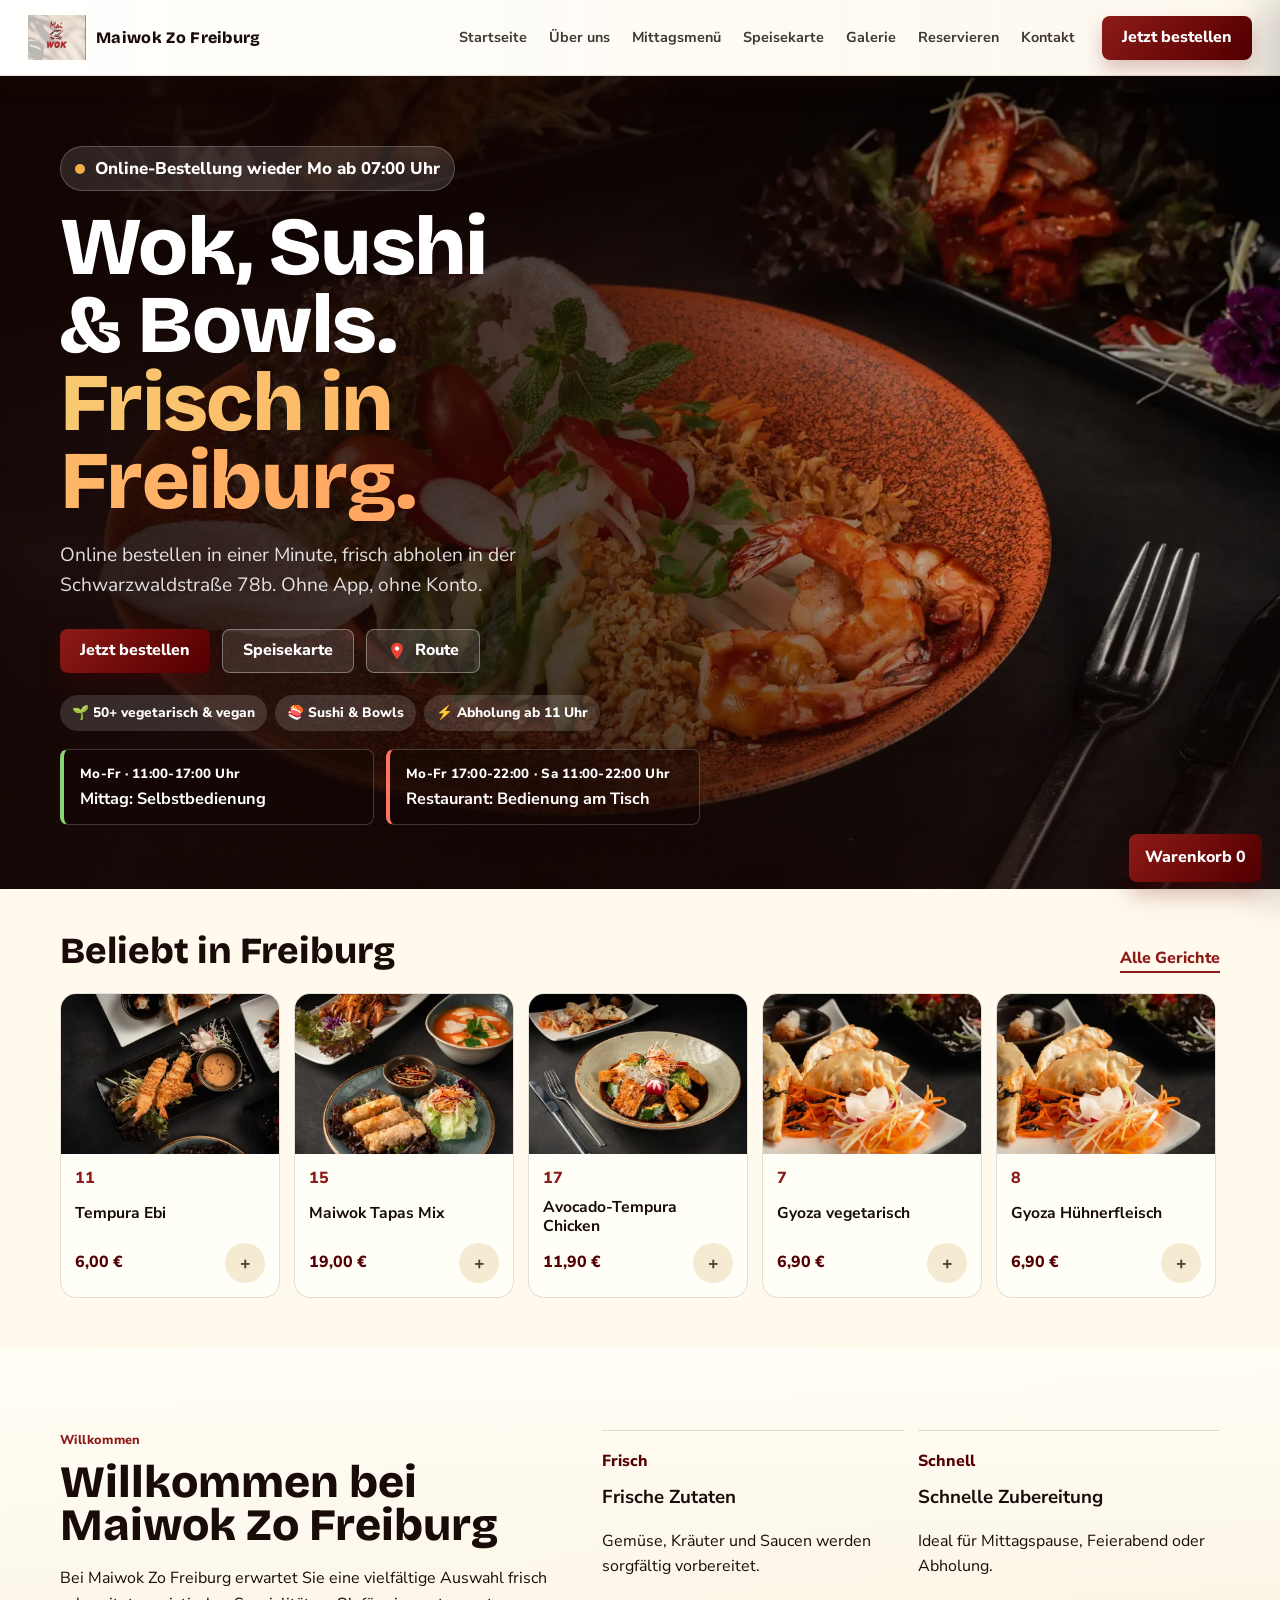
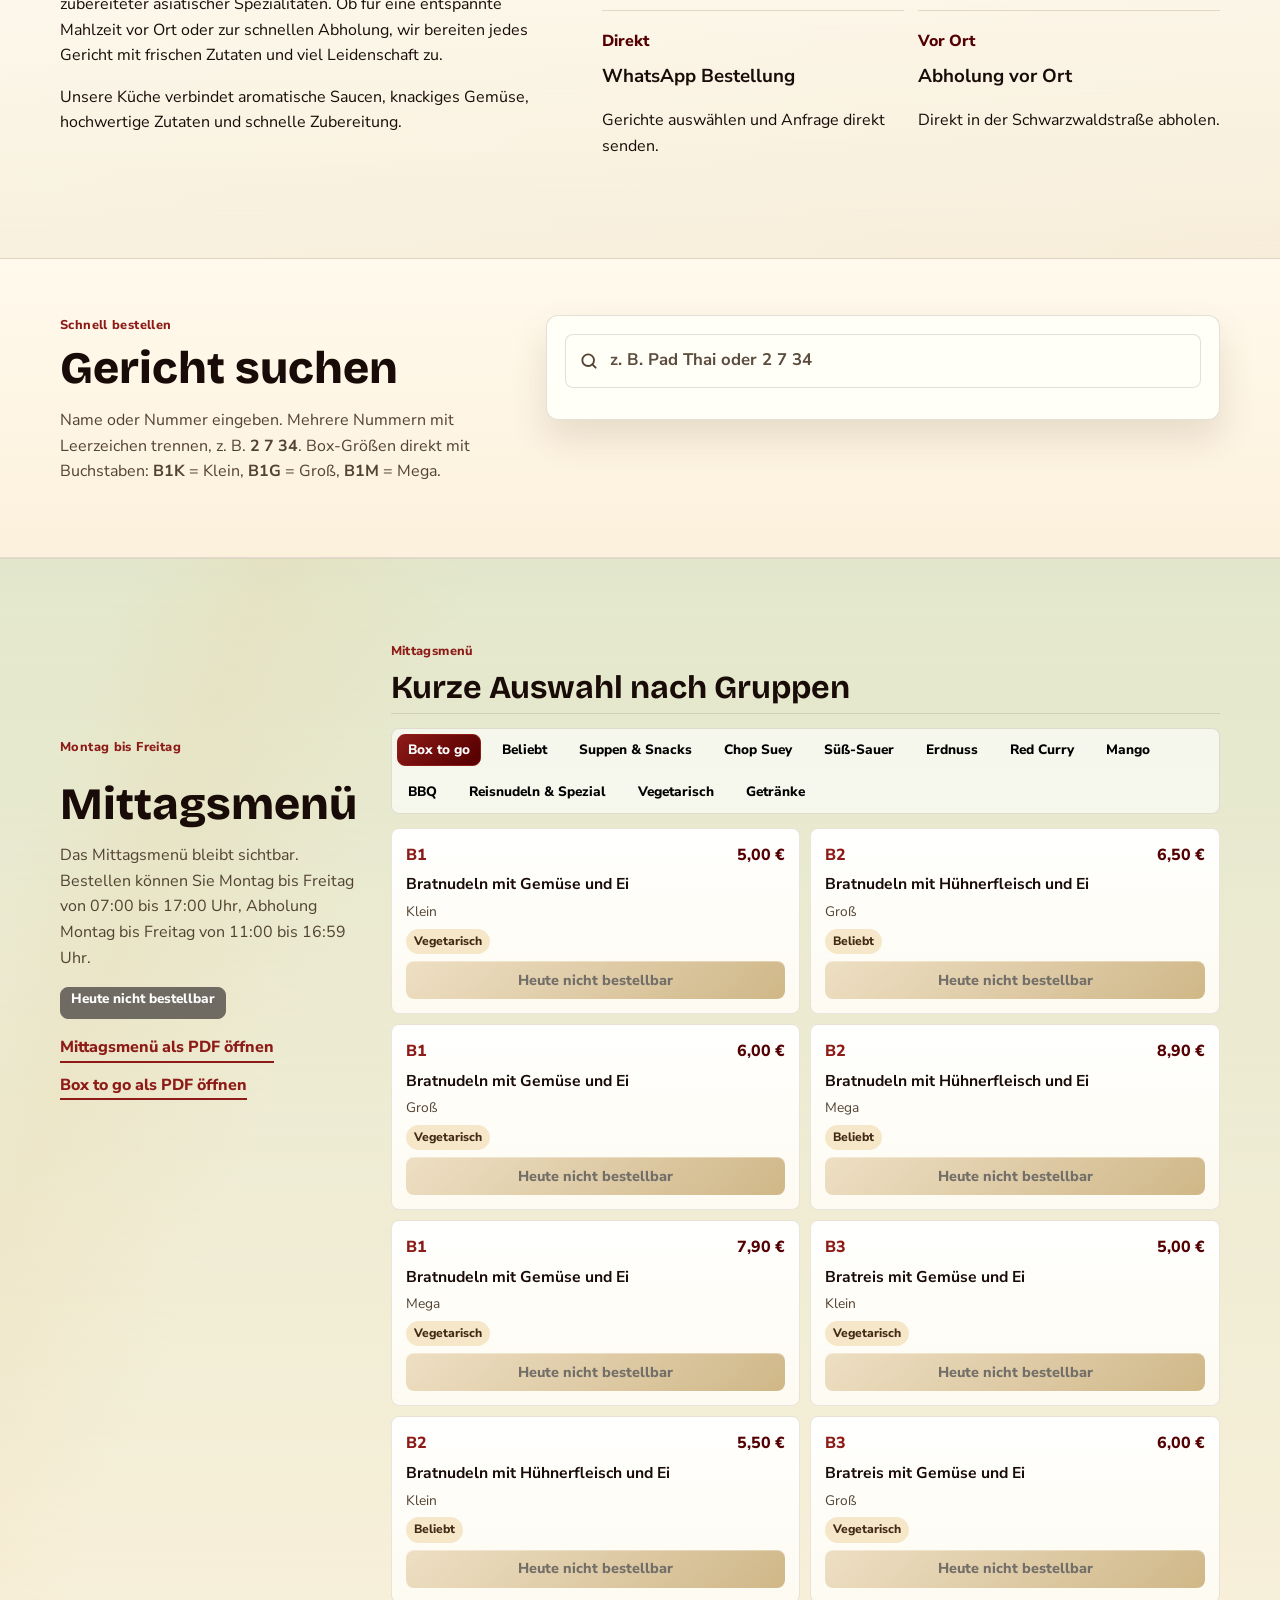
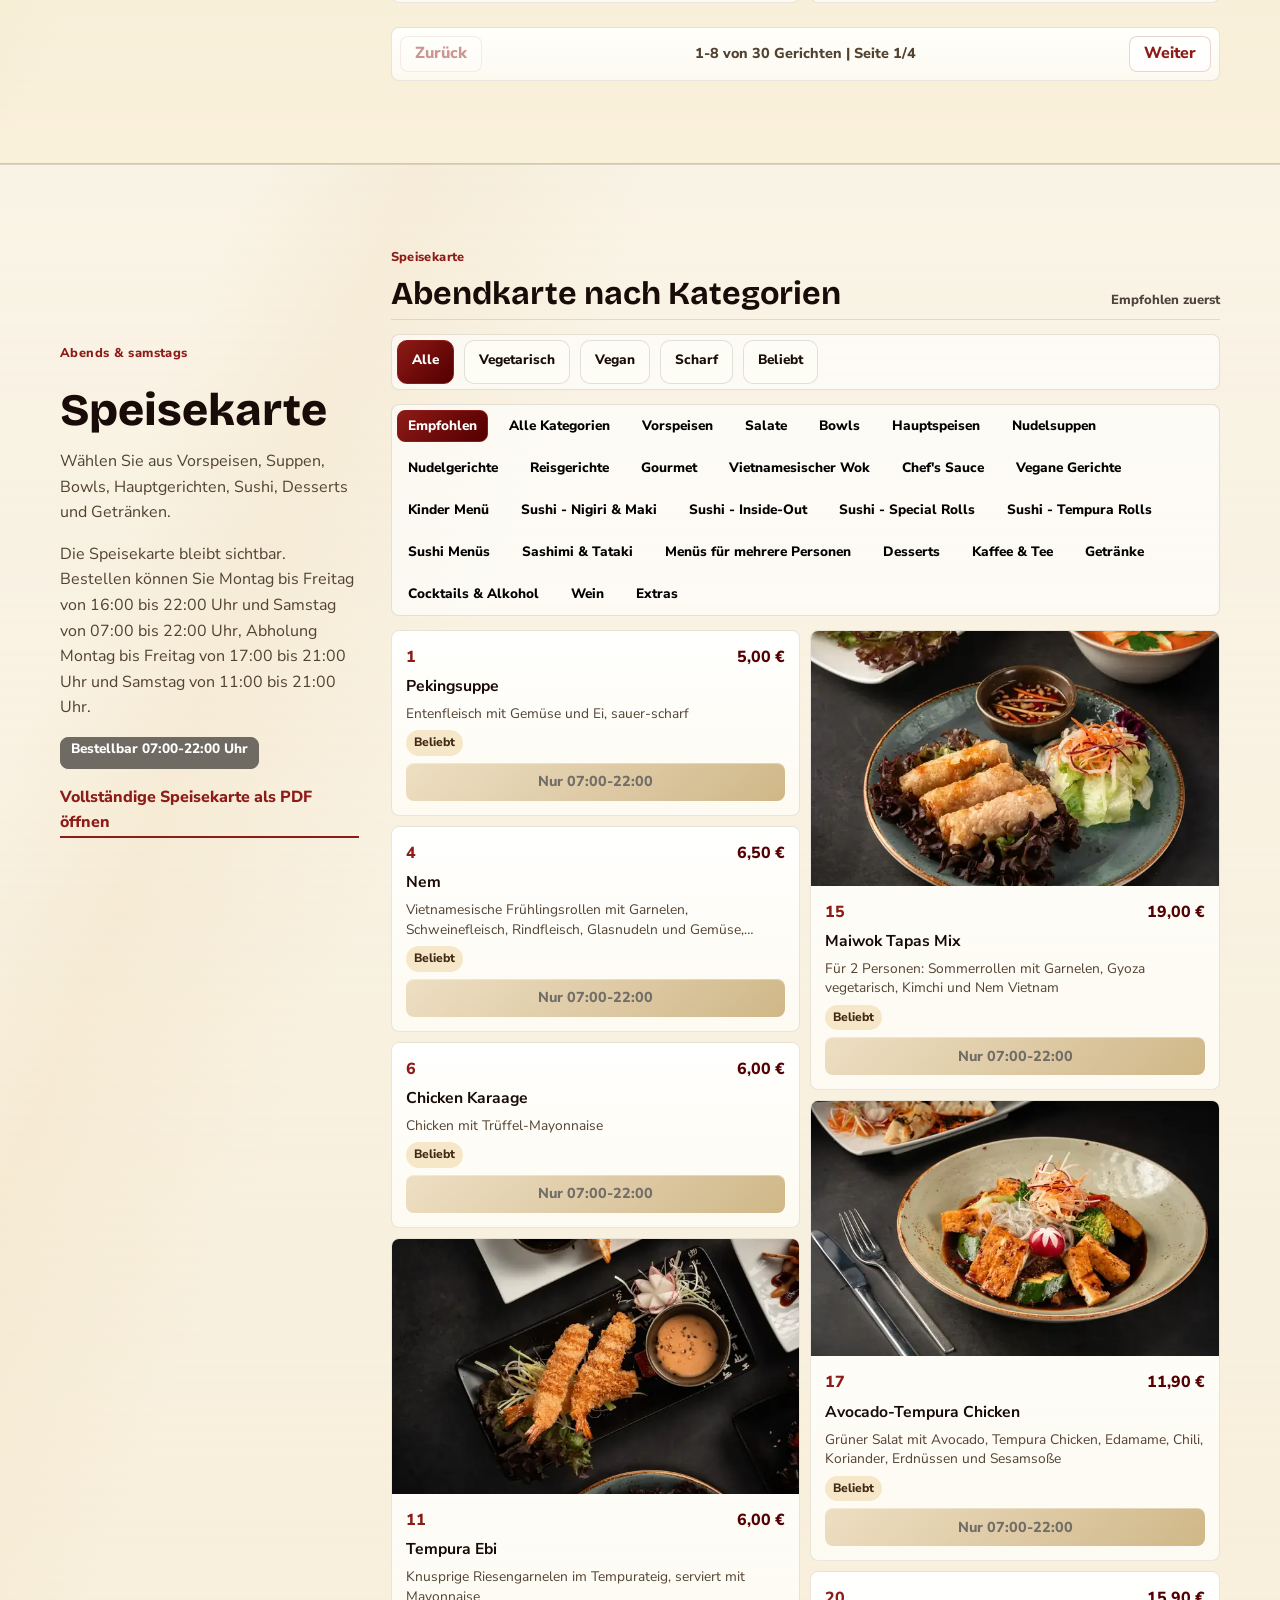
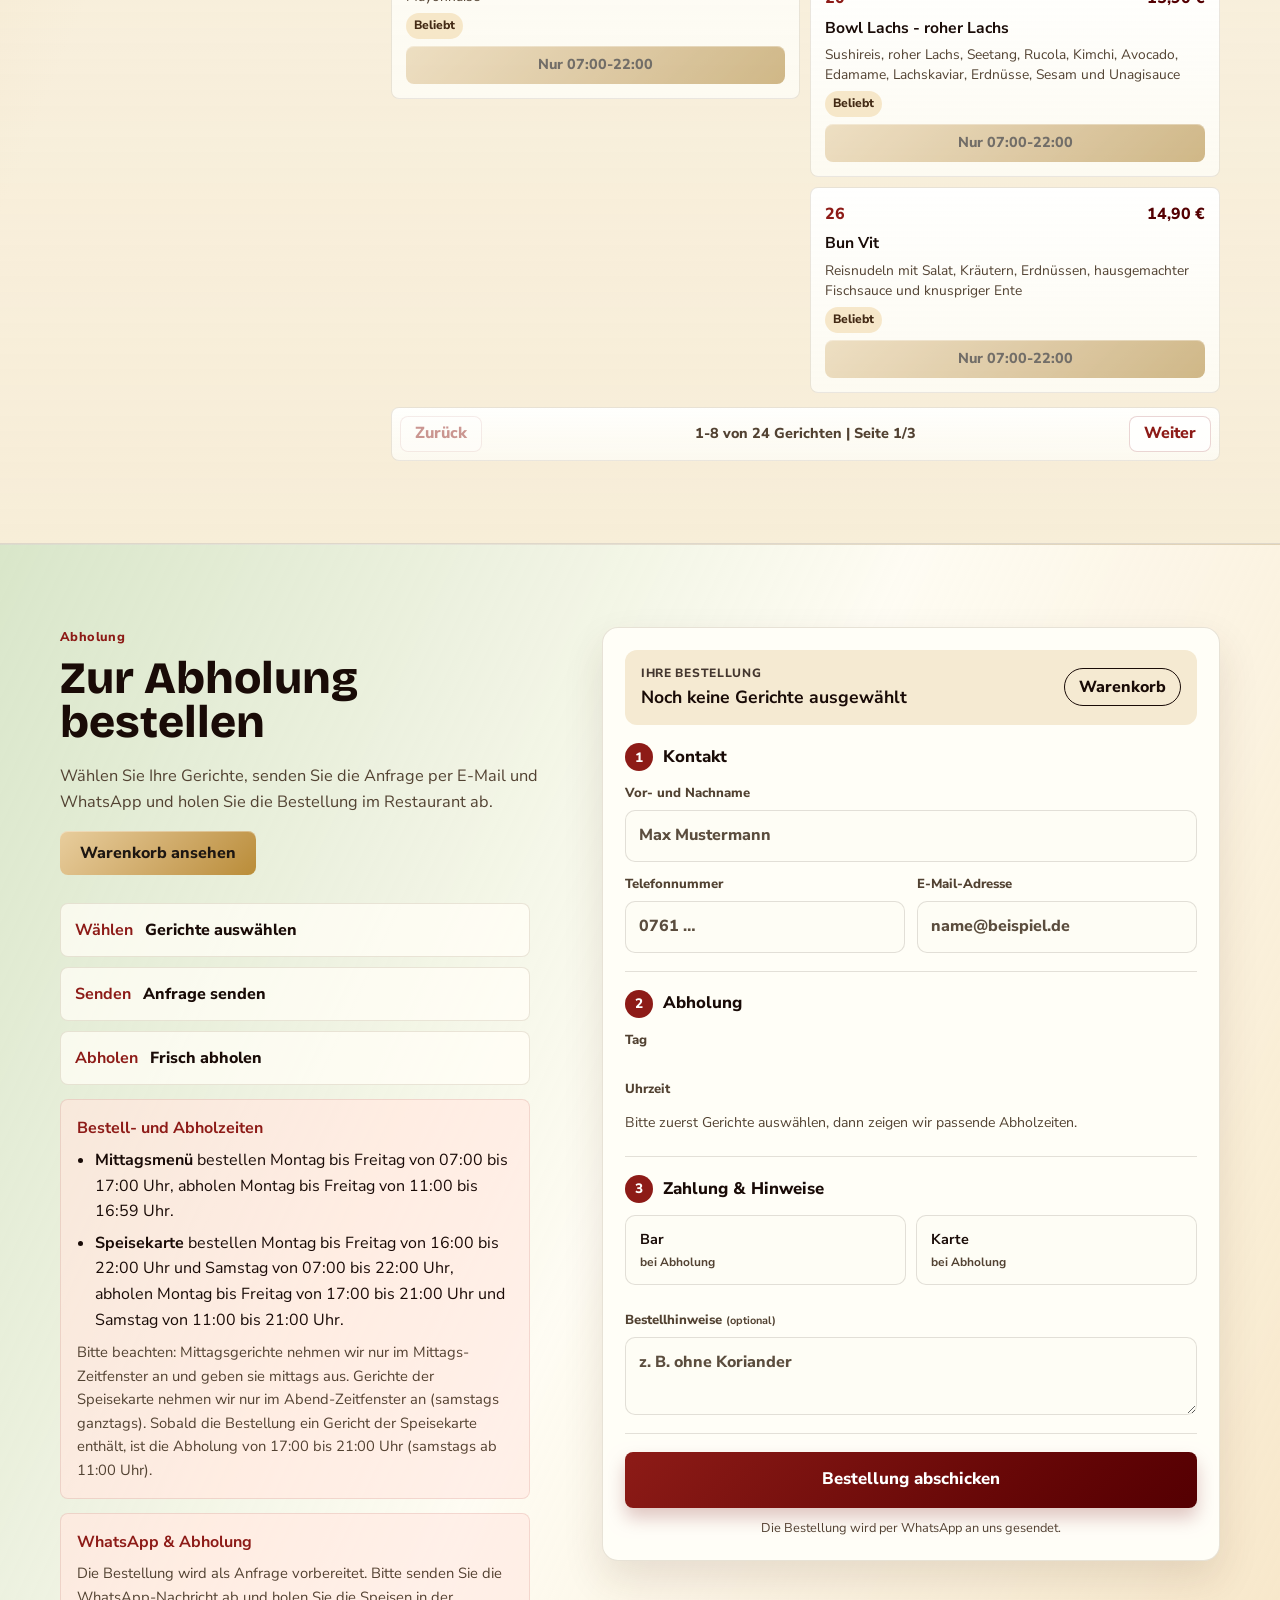
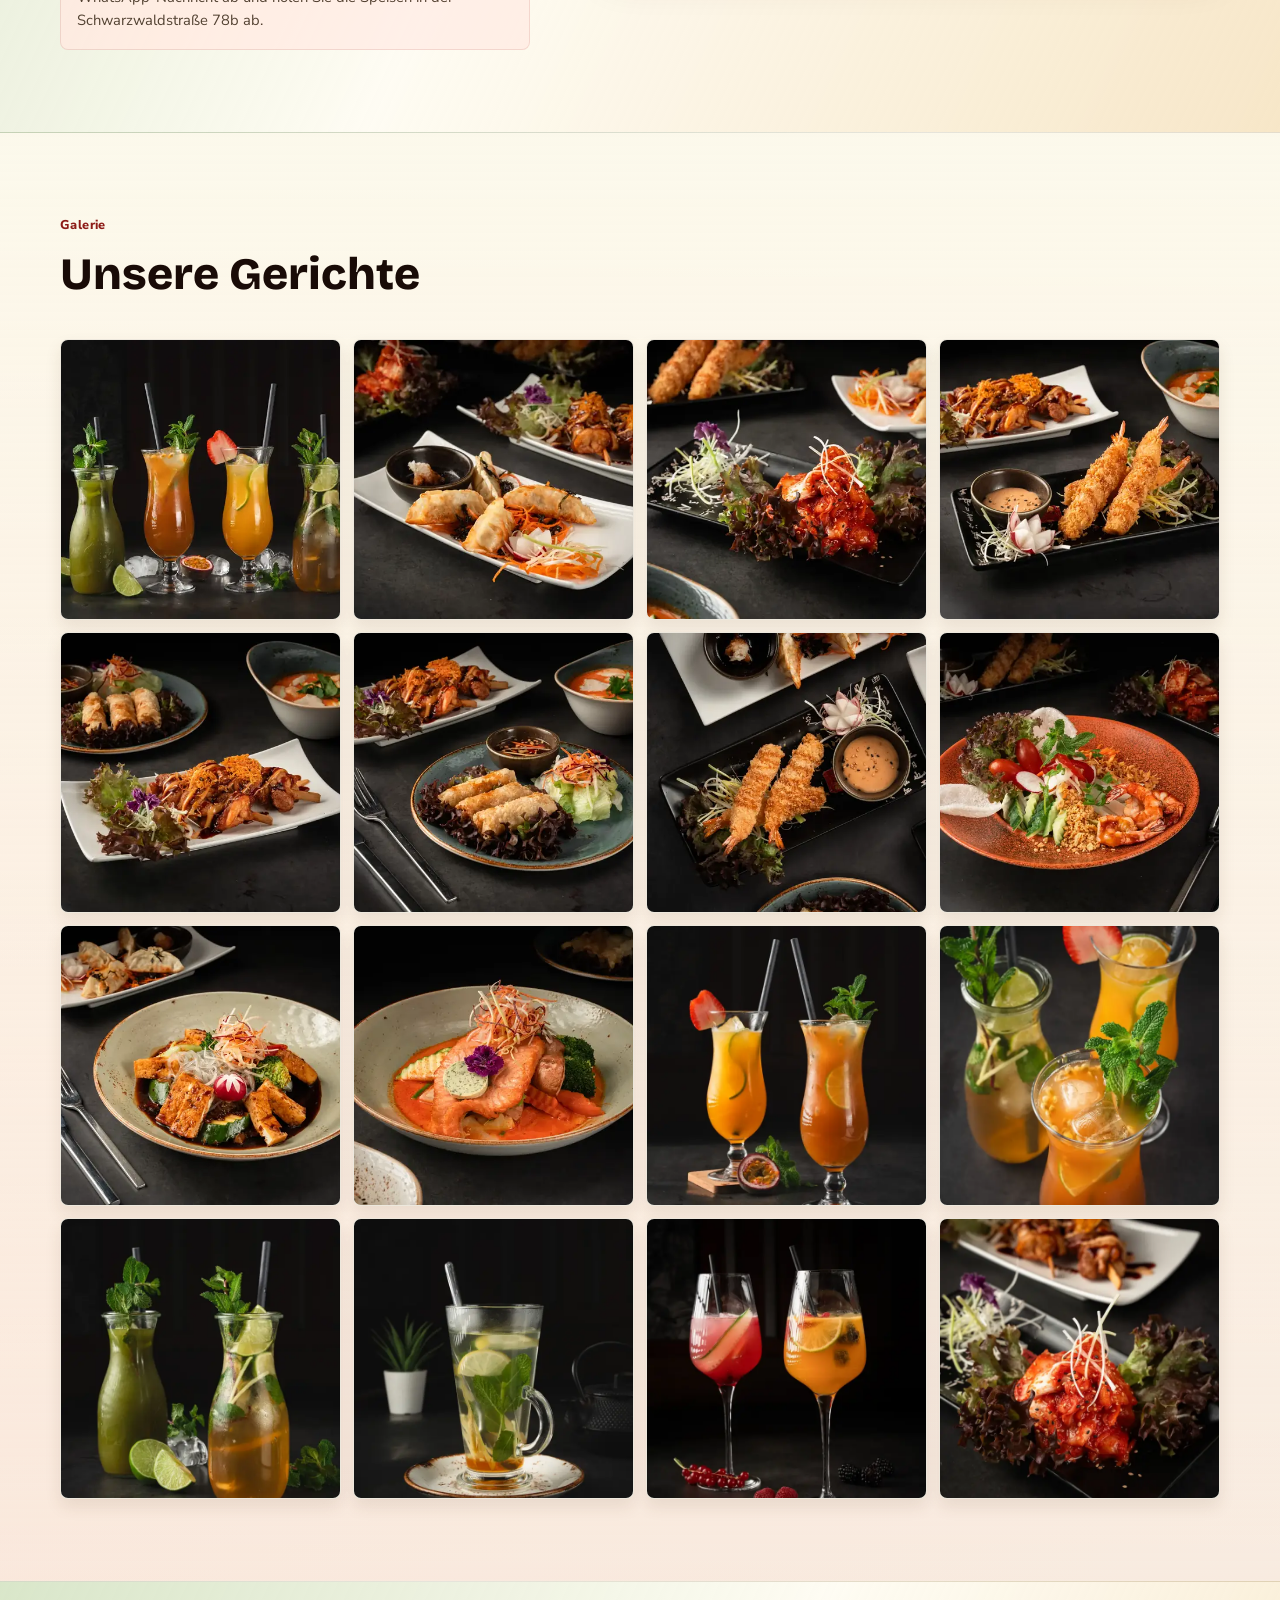
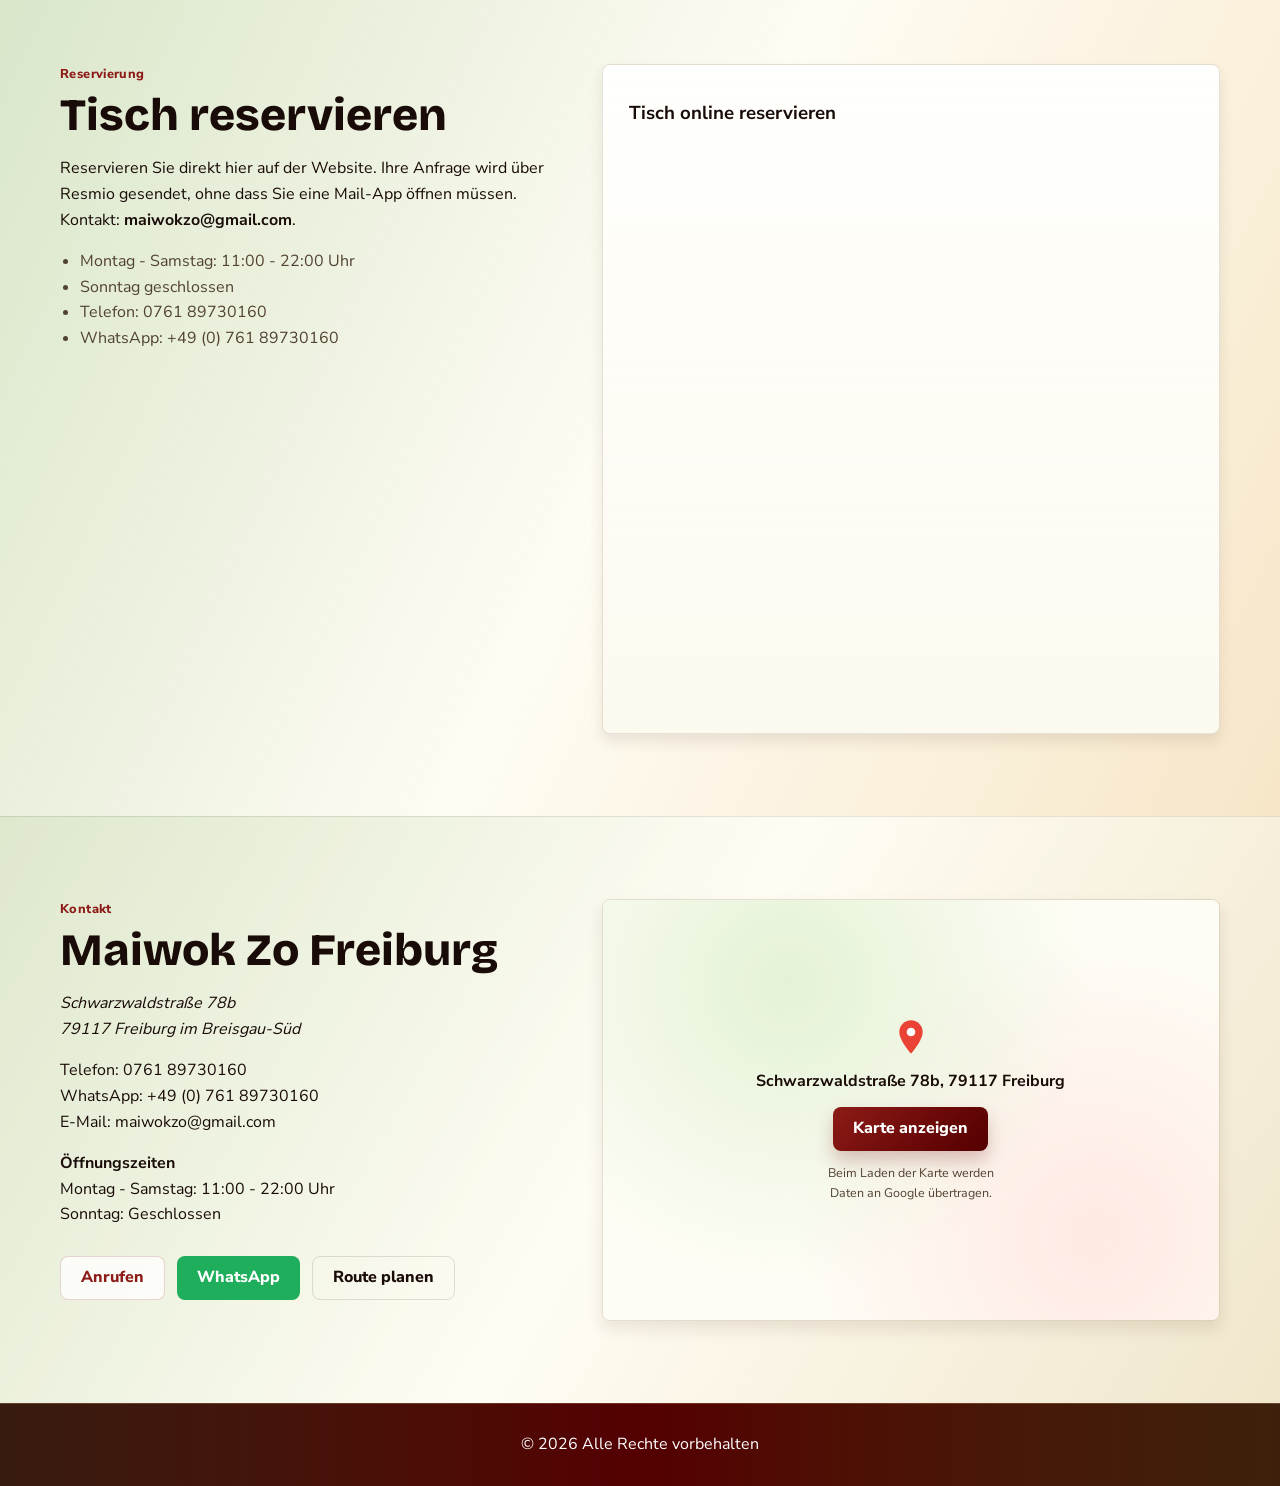
==== commit c1d1d6a1: "WhatsApp number: +49 761 89730160 Order messages and all WhatsApp links/texts now use the restaurant" ====
--- a/index.html
+++ b/index.html
@@ -296,7 +296,7 @@
             <li>Montag - Samstag: 11:00 - 22:00 Uhr</li>
             <li>Sonntag geschlossen</li>
             <li>Telefon: 0761 89730160</li>
-            <li>WhatsApp: +49 177 3943060</li>
+            <li>WhatsApp: +49 (0) 761 89730160</li>
           </ul>
         </div>
         <div class="form-card resmio-card">
@@ -313,11 +313,11 @@
           <p class="eyebrow">Kontakt</p>
           <h2>Maiwok Zo Freiburg</h2>
           <address>Schwarzwaldstraße 78b<br>79117 Freiburg im Breisgau-Süd</address>
-          <p>Telefon: <a href="tel:+4976189730160">0761 89730160</a><br>WhatsApp: <a href="https://wa.me/491773943060" target="_blank" rel="noopener noreferrer">+49 177 3943060</a><br>E-Mail: <a href="mailto:maiwokzo@gmail.com">maiwokzo@gmail.com</a></p>
+          <p>Telefon: <a href="tel:+4976189730160">0761 89730160</a><br>WhatsApp: <a href="https://wa.me/4976189730160" target="_blank" rel="noopener noreferrer">+49 (0) 761 89730160</a><br>E-Mail: <a href="mailto:maiwokzo@gmail.com">maiwokzo@gmail.com</a></p>
           <p><strong>Öffnungszeiten</strong><br>Montag - Samstag: 11:00 - 22:00 Uhr<br>Sonntag: Geschlossen</p>
           <div class="contact-actions">
             <a class="btn btn-light" href="tel:+4976189730160">Anrufen</a>
-            <a class="btn btn-whatsapp" href="https://wa.me/491773943060" target="_blank" rel="noopener noreferrer">WhatsApp</a>
+            <a class="btn btn-whatsapp" href="https://wa.me/4976189730160" target="_blank" rel="noopener noreferrer">WhatsApp</a>
             <a class="btn btn-ghost" href="https://maps.app.goo.gl/mTcsy27G1sj9E4RRA" target="_blank" rel="noopener noreferrer">Route planen</a>
           </div>
         </div>
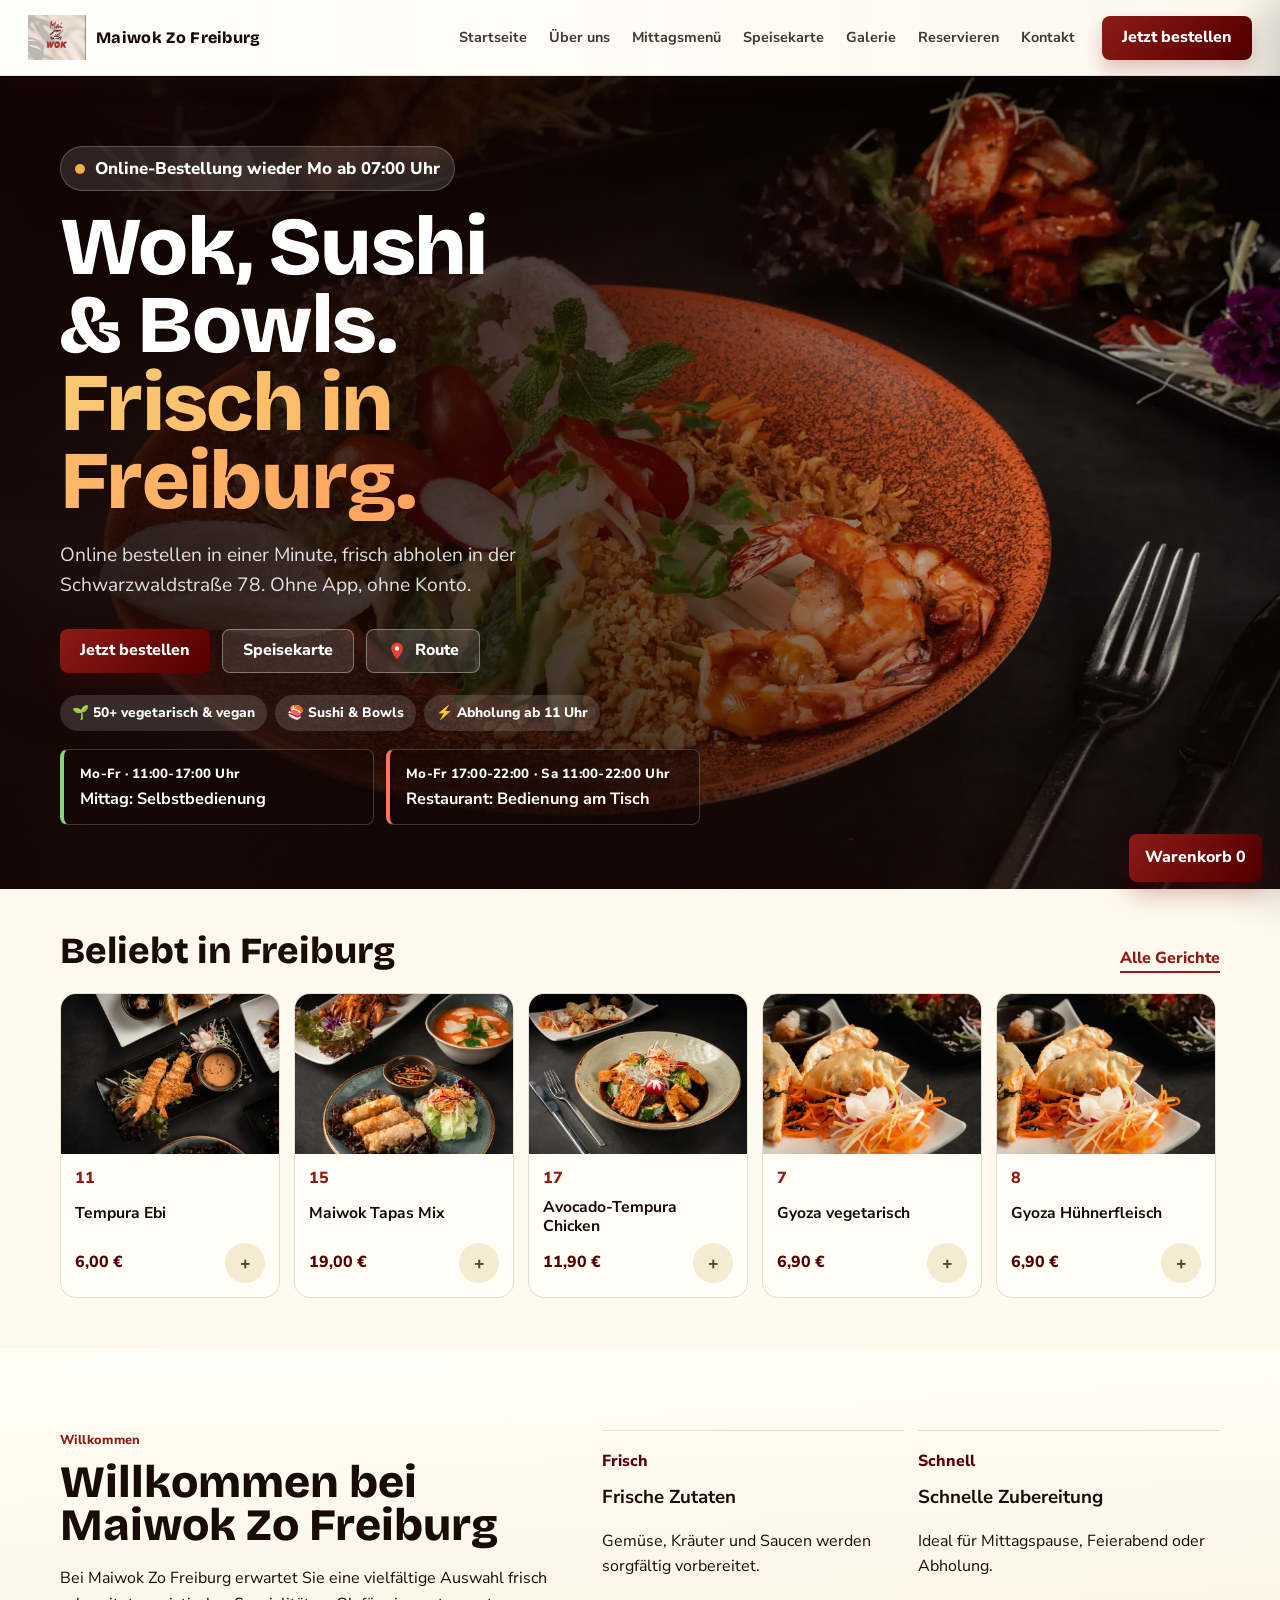
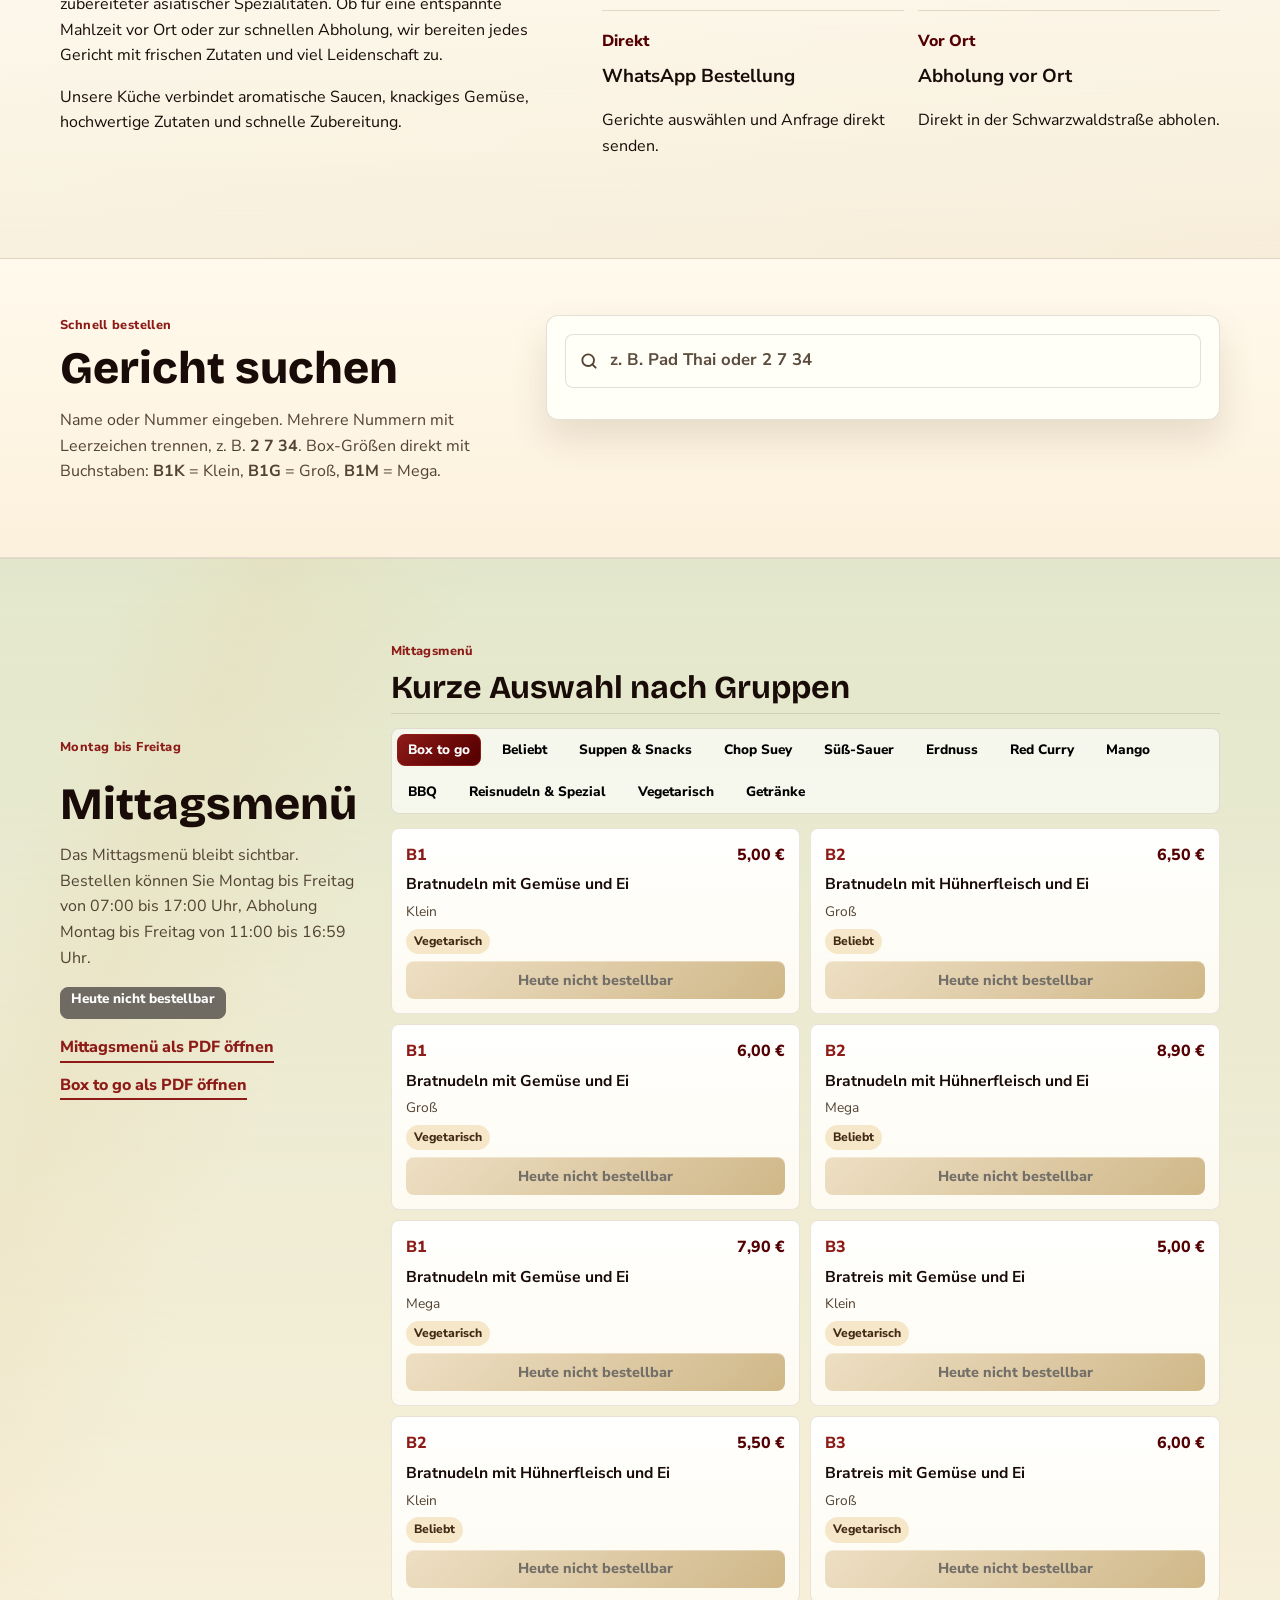
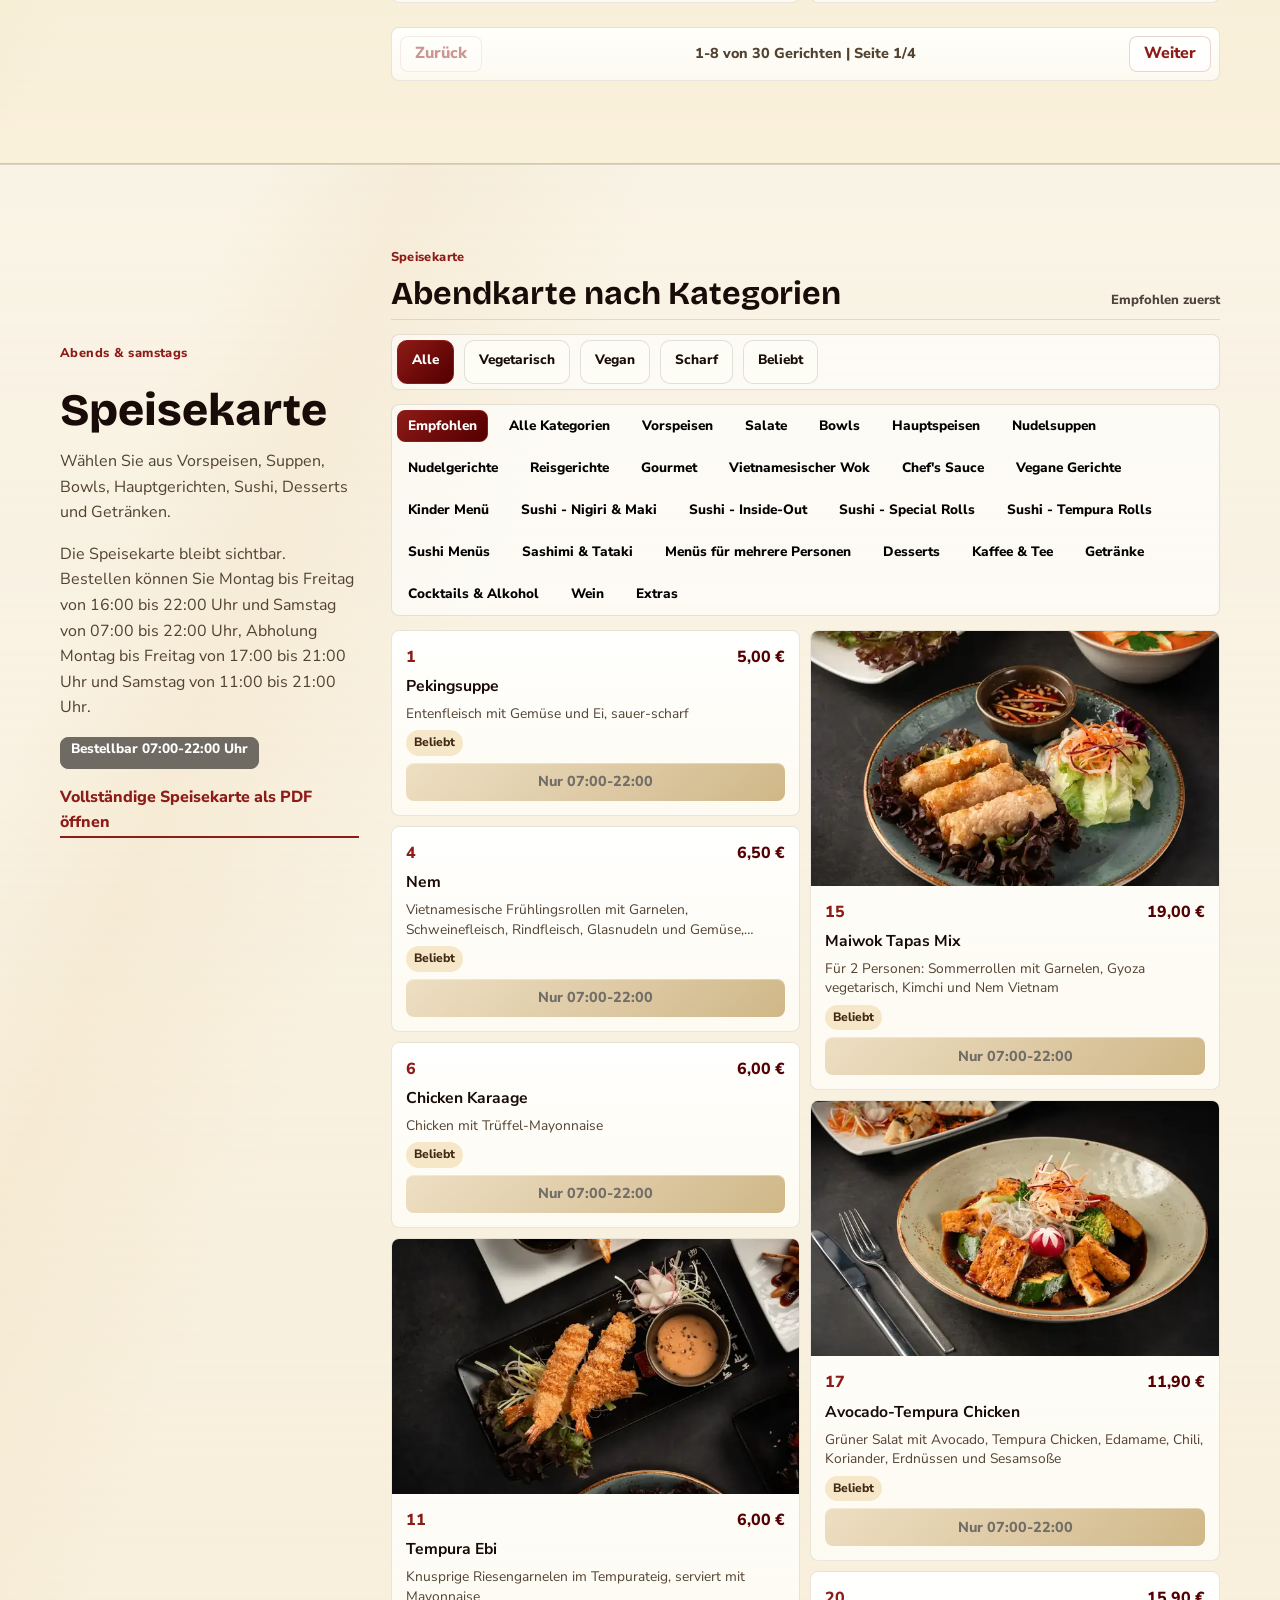
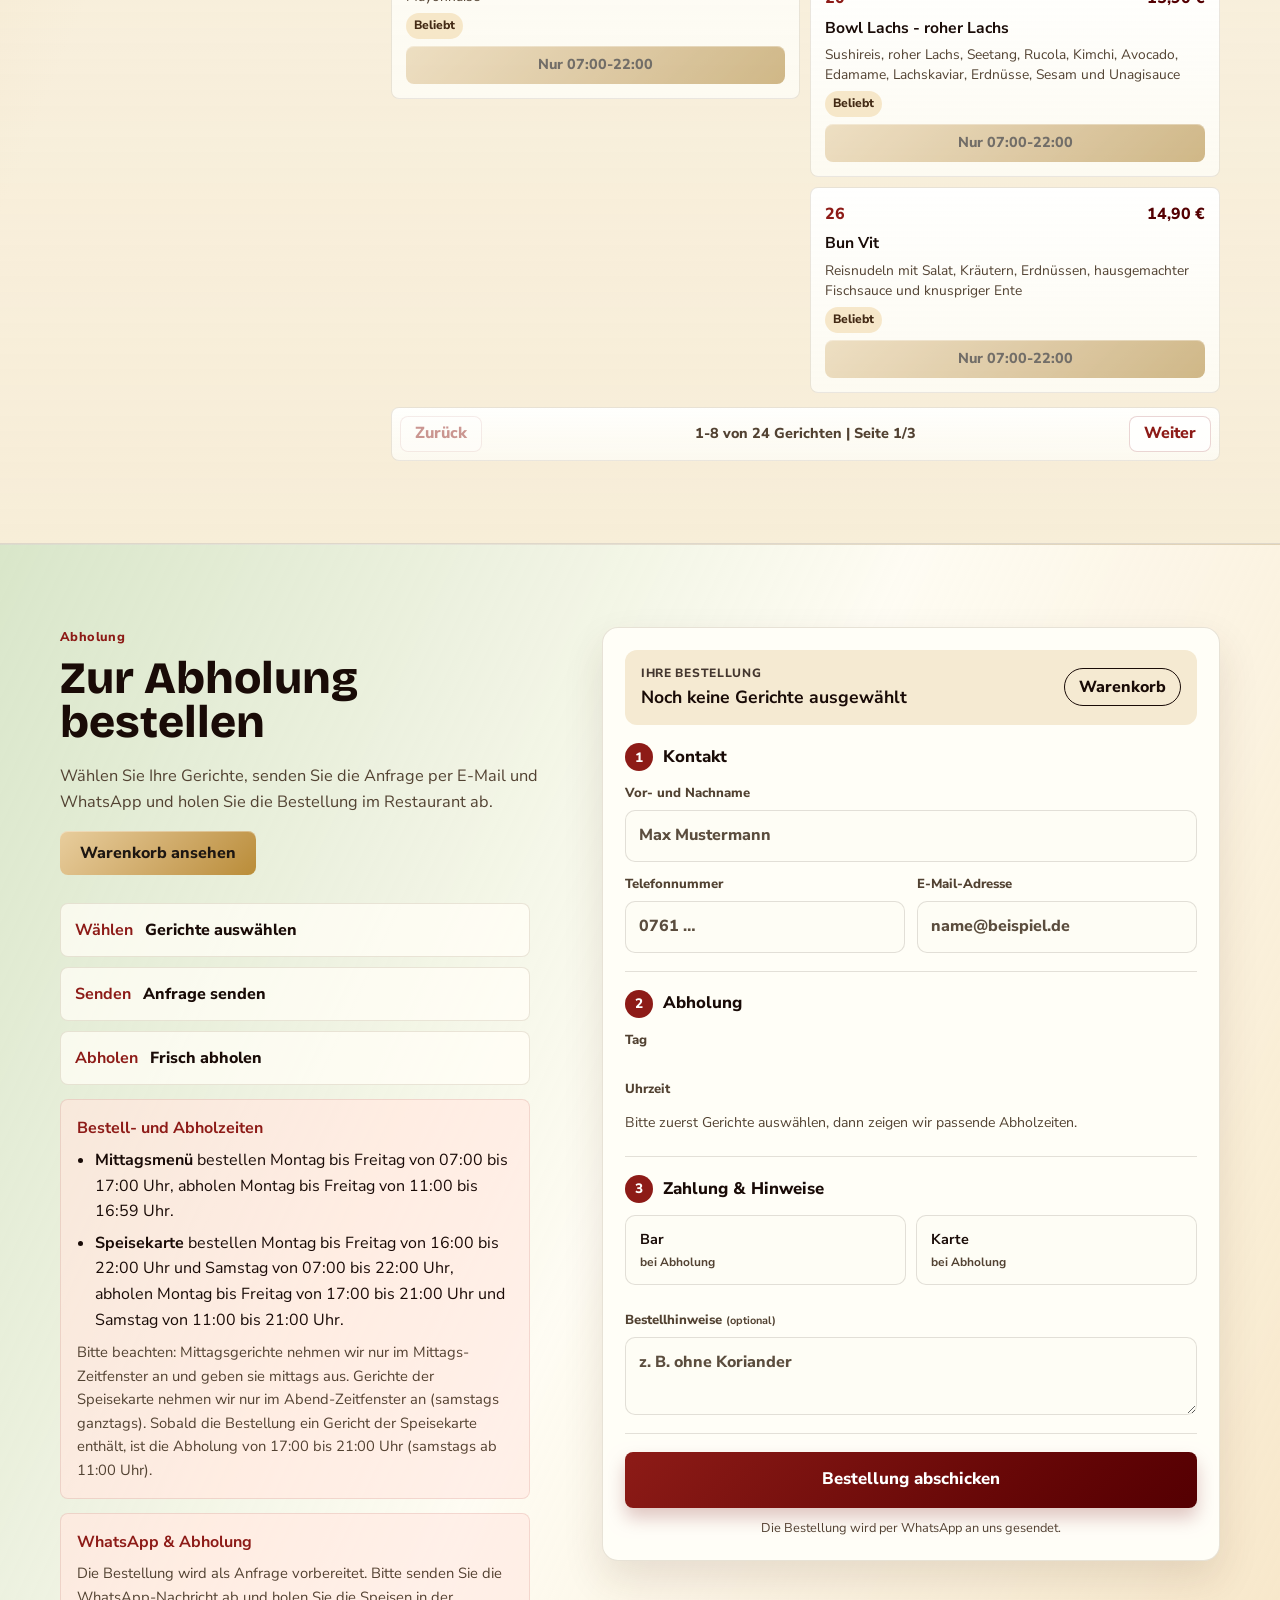
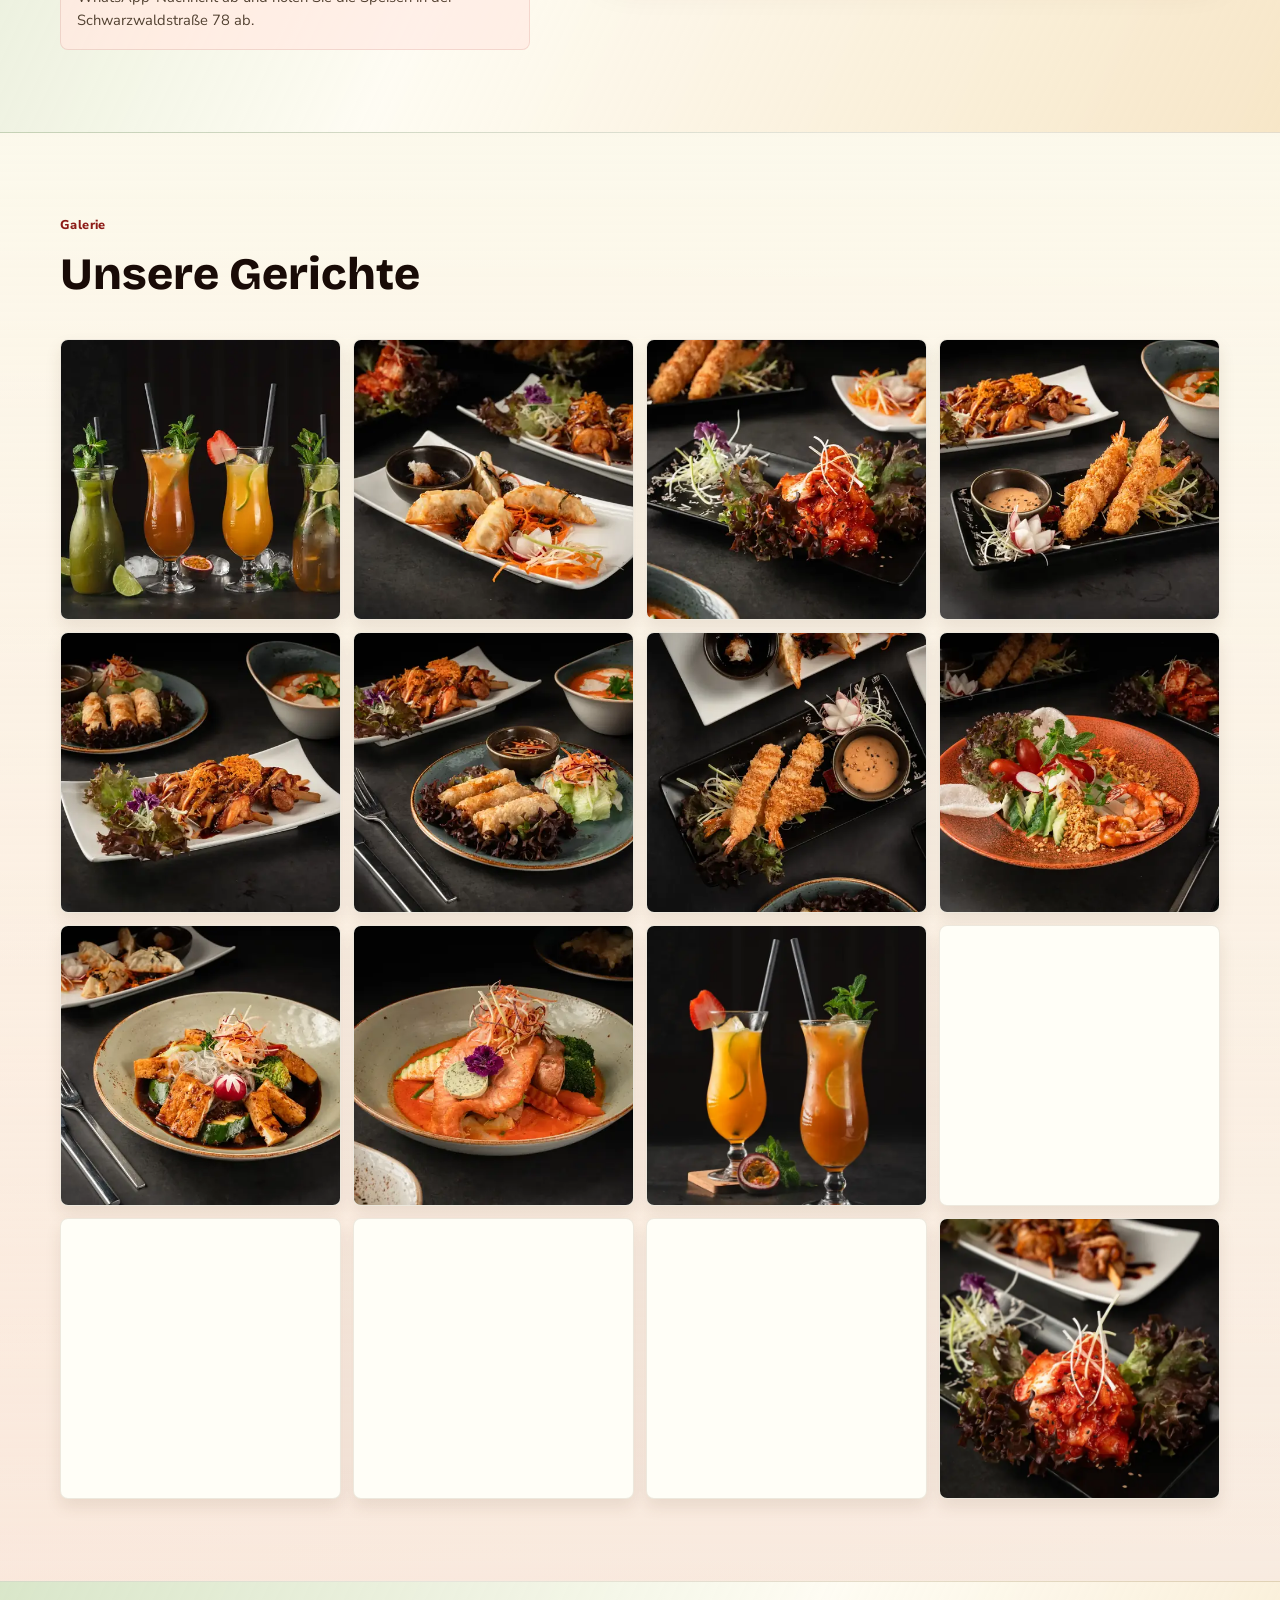
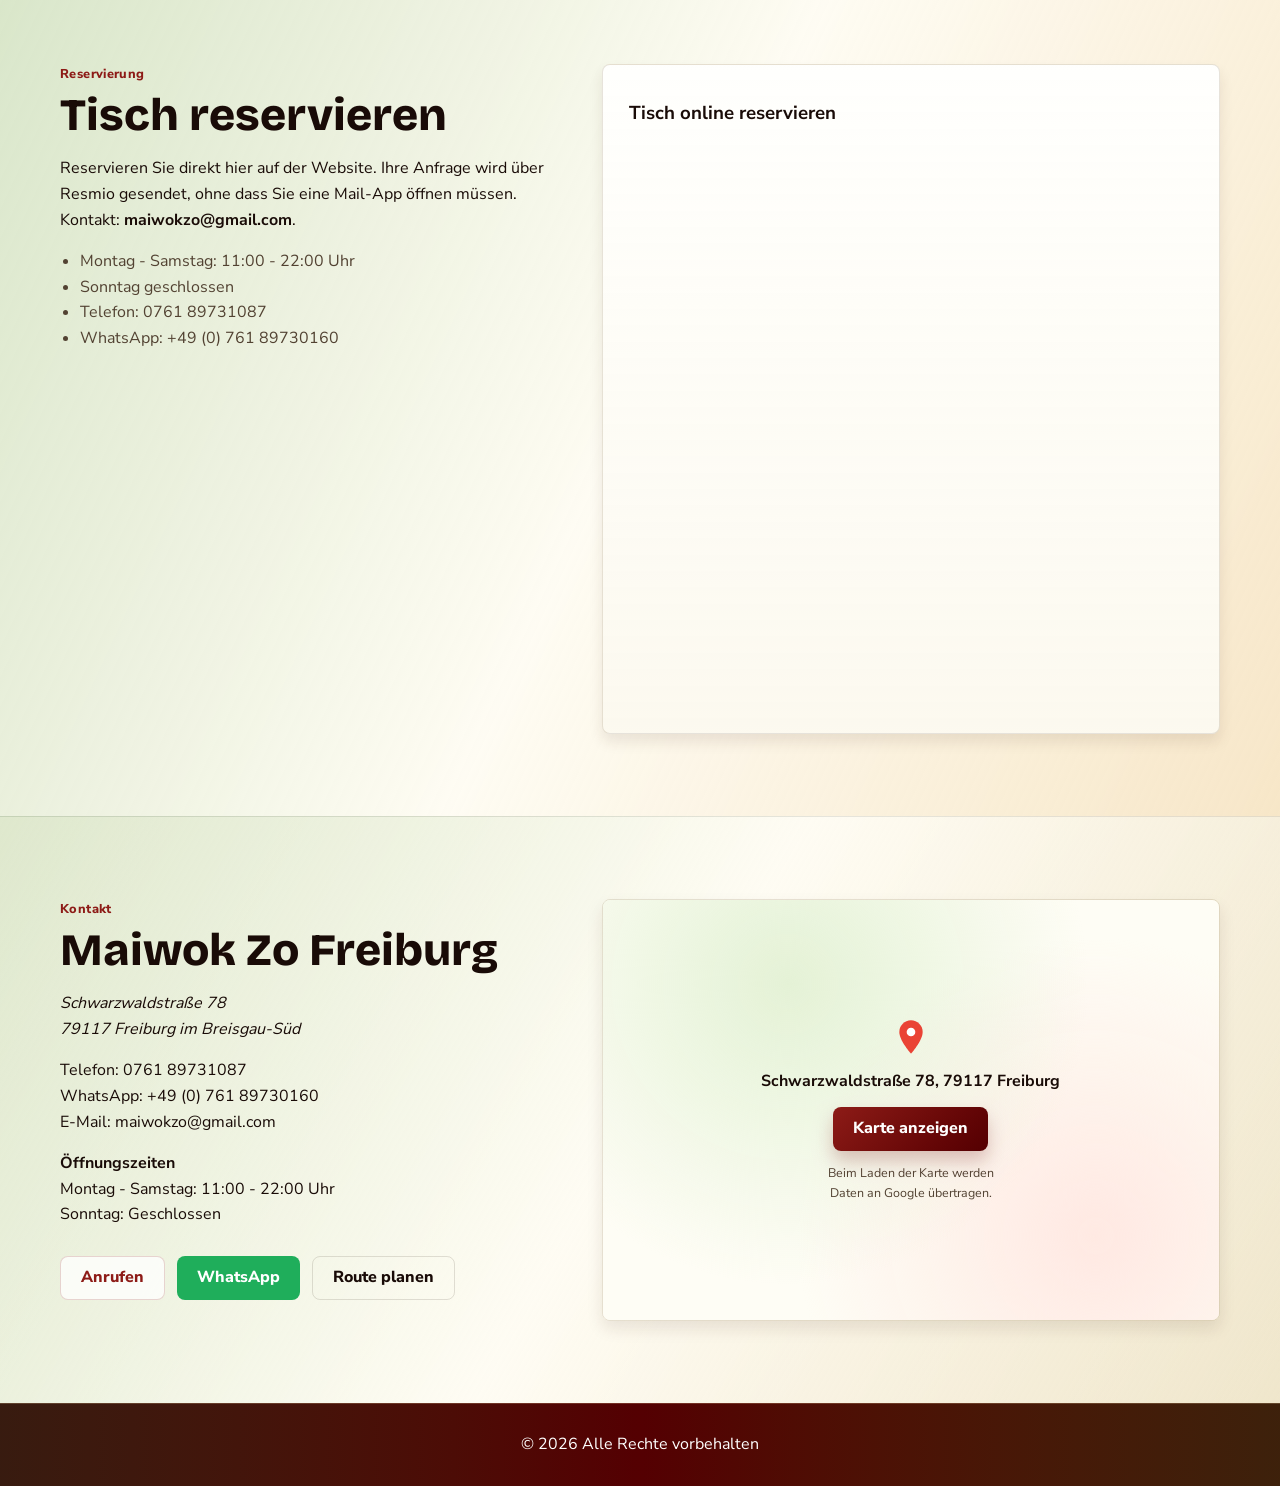
==== commit a52391eb: "Update contact details: address Schwarzwaldstraße 78, landline 0761 89731087 WhatsApp stays 0761 897" ====
--- a/index.html
+++ b/index.html
@@ -43,7 +43,7 @@
         <div class="hero-content">
           <p class="live-status" data-live-status><span class="live-dot" aria-hidden="true"></span><span data-live-text>Bestellstatus wird geladen …</span></p>
           <h1>Wok, Sushi &amp; Bowls.<br><span class="hero-accent">Frisch in Freiburg.</span></h1>
-          <p class="hero-lead">Online bestellen in einer Minute, frisch abholen in der Schwarzwaldstraße 78b. Ohne App, ohne Konto.</p>
+          <p class="hero-lead">Online bestellen in einer Minute, frisch abholen in der Schwarzwaldstraße 78. Ohne App, ohne Konto.</p>
           <div class="hero-actions">
             <a class="btn btn-primary" href="#schnellbestellung">Jetzt bestellen</a>
             <a class="btn btn-glass" href="#menu">Speisekarte</a>
@@ -210,7 +210,7 @@
           </div>
           <div class="pickup-note">
             <strong>WhatsApp & Abholung</strong>
-            <span>Die Bestellung wird als Anfrage vorbereitet. Bitte senden Sie die WhatsApp-Nachricht ab und holen Sie die Speisen in der Schwarzwaldstraße 78b ab.</span>
+            <span>Die Bestellung wird als Anfrage vorbereitet. Bitte senden Sie die WhatsApp-Nachricht ab und holen Sie die Speisen in der Schwarzwaldstraße 78 ab.</span>
           </div>
         </div>
         <form class="form-card order-form" id="orderForm" novalidate>
@@ -295,7 +295,7 @@
           <ul class="check-list">
             <li>Montag - Samstag: 11:00 - 22:00 Uhr</li>
             <li>Sonntag geschlossen</li>
-            <li>Telefon: 0761 89730160</li>
+            <li>Telefon: 0761 89731087</li>
             <li>WhatsApp: +49 (0) 761 89730160</li>
           </ul>
         </div>
@@ -312,11 +312,11 @@
         <div>
           <p class="eyebrow">Kontakt</p>
           <h2>Maiwok Zo Freiburg</h2>
-          <address>Schwarzwaldstraße 78b<br>79117 Freiburg im Breisgau-Süd</address>
-          <p>Telefon: <a href="tel:+4976189730160">0761 89730160</a><br>WhatsApp: <a href="https://wa.me/4976189730160" target="_blank" rel="noopener noreferrer">+49 (0) 761 89730160</a><br>E-Mail: <a href="mailto:maiwokzo@gmail.com">maiwokzo@gmail.com</a></p>
+          <address>Schwarzwaldstraße 78<br>79117 Freiburg im Breisgau-Süd</address>
+          <p>Telefon: <a href="tel:+4976189731087">0761 89731087</a><br>WhatsApp: <a href="https://wa.me/4976189730160" target="_blank" rel="noopener noreferrer">+49 (0) 761 89730160</a><br>E-Mail: <a href="mailto:maiwokzo@gmail.com">maiwokzo@gmail.com</a></p>
           <p><strong>Öffnungszeiten</strong><br>Montag - Samstag: 11:00 - 22:00 Uhr<br>Sonntag: Geschlossen</p>
           <div class="contact-actions">
-            <a class="btn btn-light" href="tel:+4976189730160">Anrufen</a>
+            <a class="btn btn-light" href="tel:+4976189731087">Anrufen</a>
             <a class="btn btn-whatsapp" href="https://wa.me/4976189730160" target="_blank" rel="noopener noreferrer">WhatsApp</a>
             <a class="btn btn-ghost" href="https://maps.app.goo.gl/mTcsy27G1sj9E4RRA" target="_blank" rel="noopener noreferrer">Route planen</a>
           </div>
@@ -324,7 +324,7 @@
         <div class="map-wrap">
           <div class="map-consent" data-map-src="https://www.google.com/maps/embed?pb=!1m14!1m8!1m3!1d1716.4194118458515!2d7.868619444607044!3d47.988088252377864!3m2!1i1024!2i768!4f13.1!3m3!1m2!1s0x47911d4855ef27dd%3A0xe2528e3658d818e5!2sMAI%20WOK%20ZO!5e0!3m2!1sen!2sde!4v1791056865662!5m2!1sen!2sde">
             <svg viewBox="0 0 24 24" width="40" height="40" aria-hidden="true"><path fill="#EA4335" d="M12 2C8.13 2 5 5.13 5 9c0 5.25 7 13 7 13s7-7.75 7-13c0-3.87-3.13-7-7-7z"/><circle cx="12" cy="9" r="2.6" fill="#fff"/></svg>
-            <strong>Schwarzwaldstraße 78b, 79117 Freiburg</strong>
+            <strong>Schwarzwaldstraße 78, 79117 Freiburg</strong>
             <button class="btn btn-primary" type="button" data-load-map>Karte anzeigen</button>
             <small>Beim Laden der Karte werden Daten an Google übertragen.</small>
           </div>
@@ -350,7 +350,7 @@
   <nav class="mobile-dock" aria-label="Schnellaktionen">
     <a href="#menu">Speisekarte</a>
     <button type="button" data-open-cart>Warenkorb <span data-cart-count>0</span></button>
-    <a href="tel:+4976189730160">Anrufen</a>
+    <a href="tel:+4976189731087">Anrufen</a>
   </nav>
   <div class="cart-backdrop" data-cart-backdrop></div>
   <aside class="cart-panel" data-cart-panel aria-label="Warenkorb">
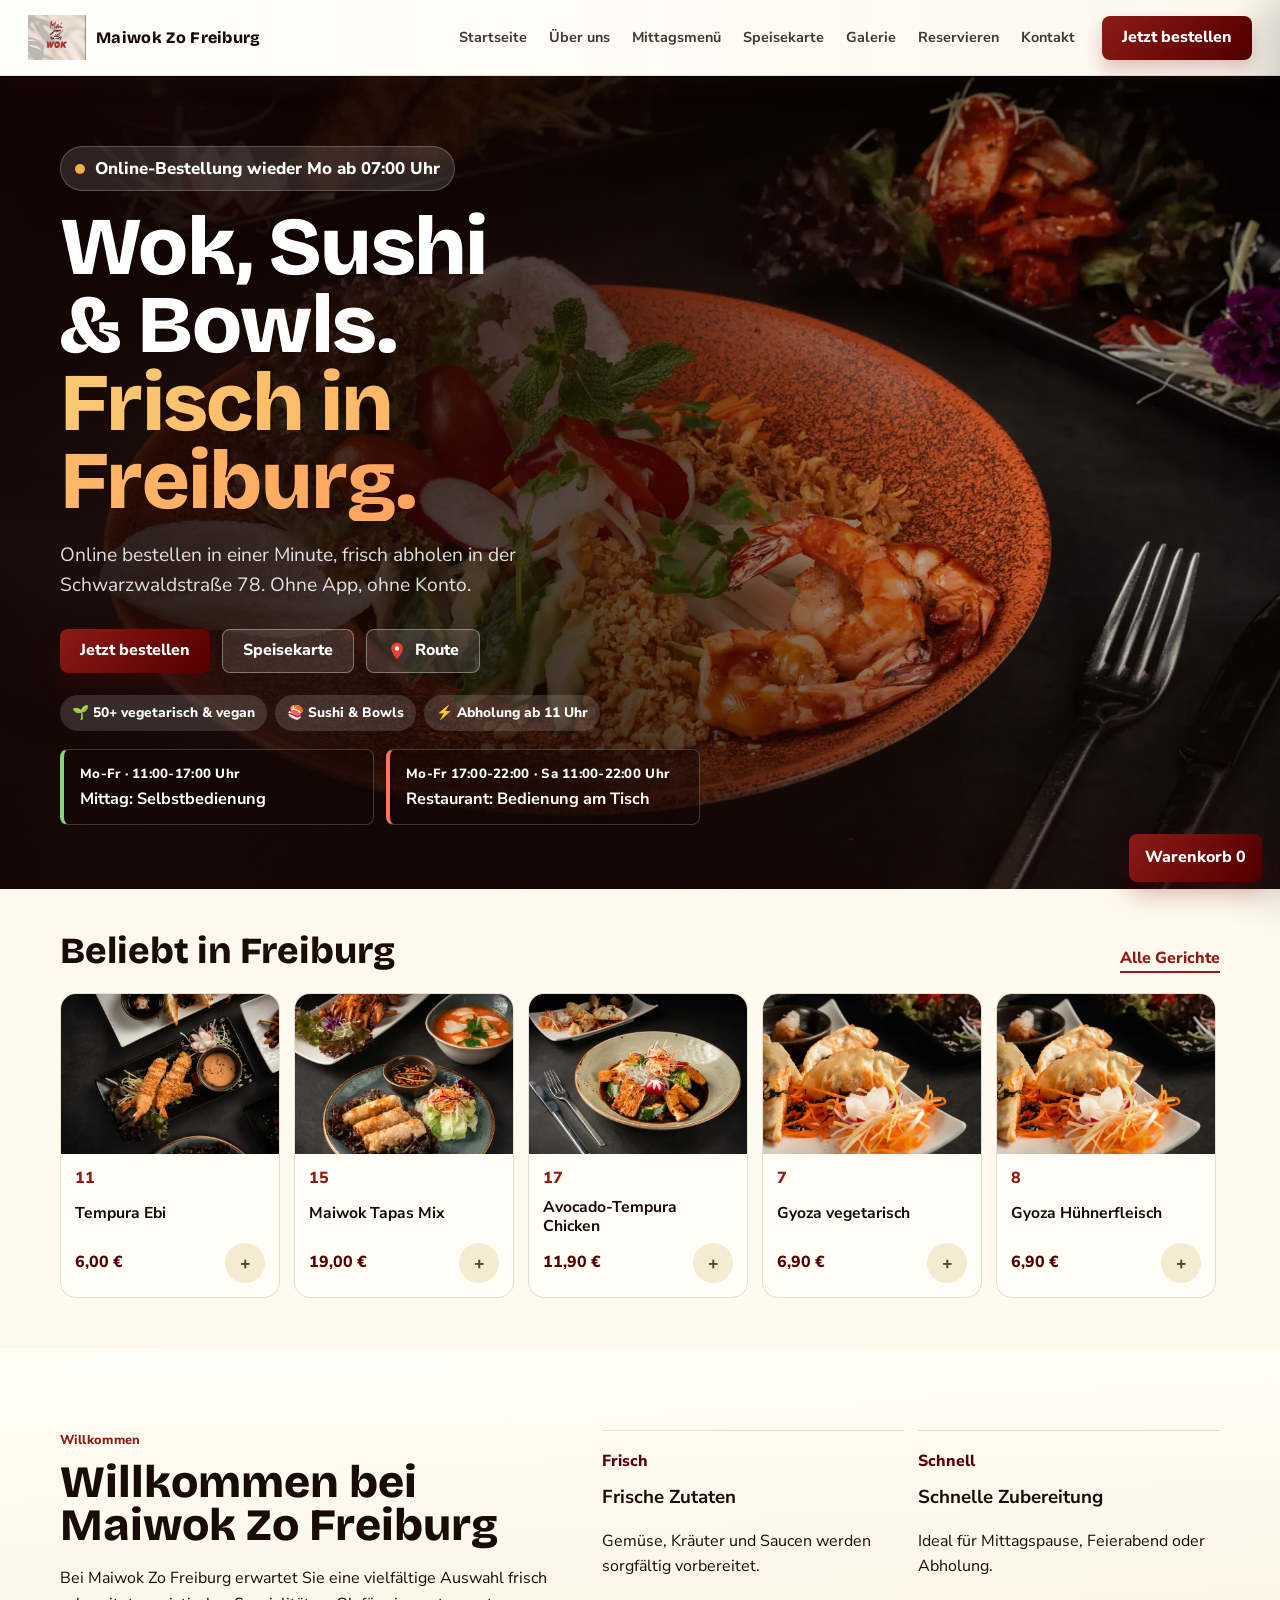
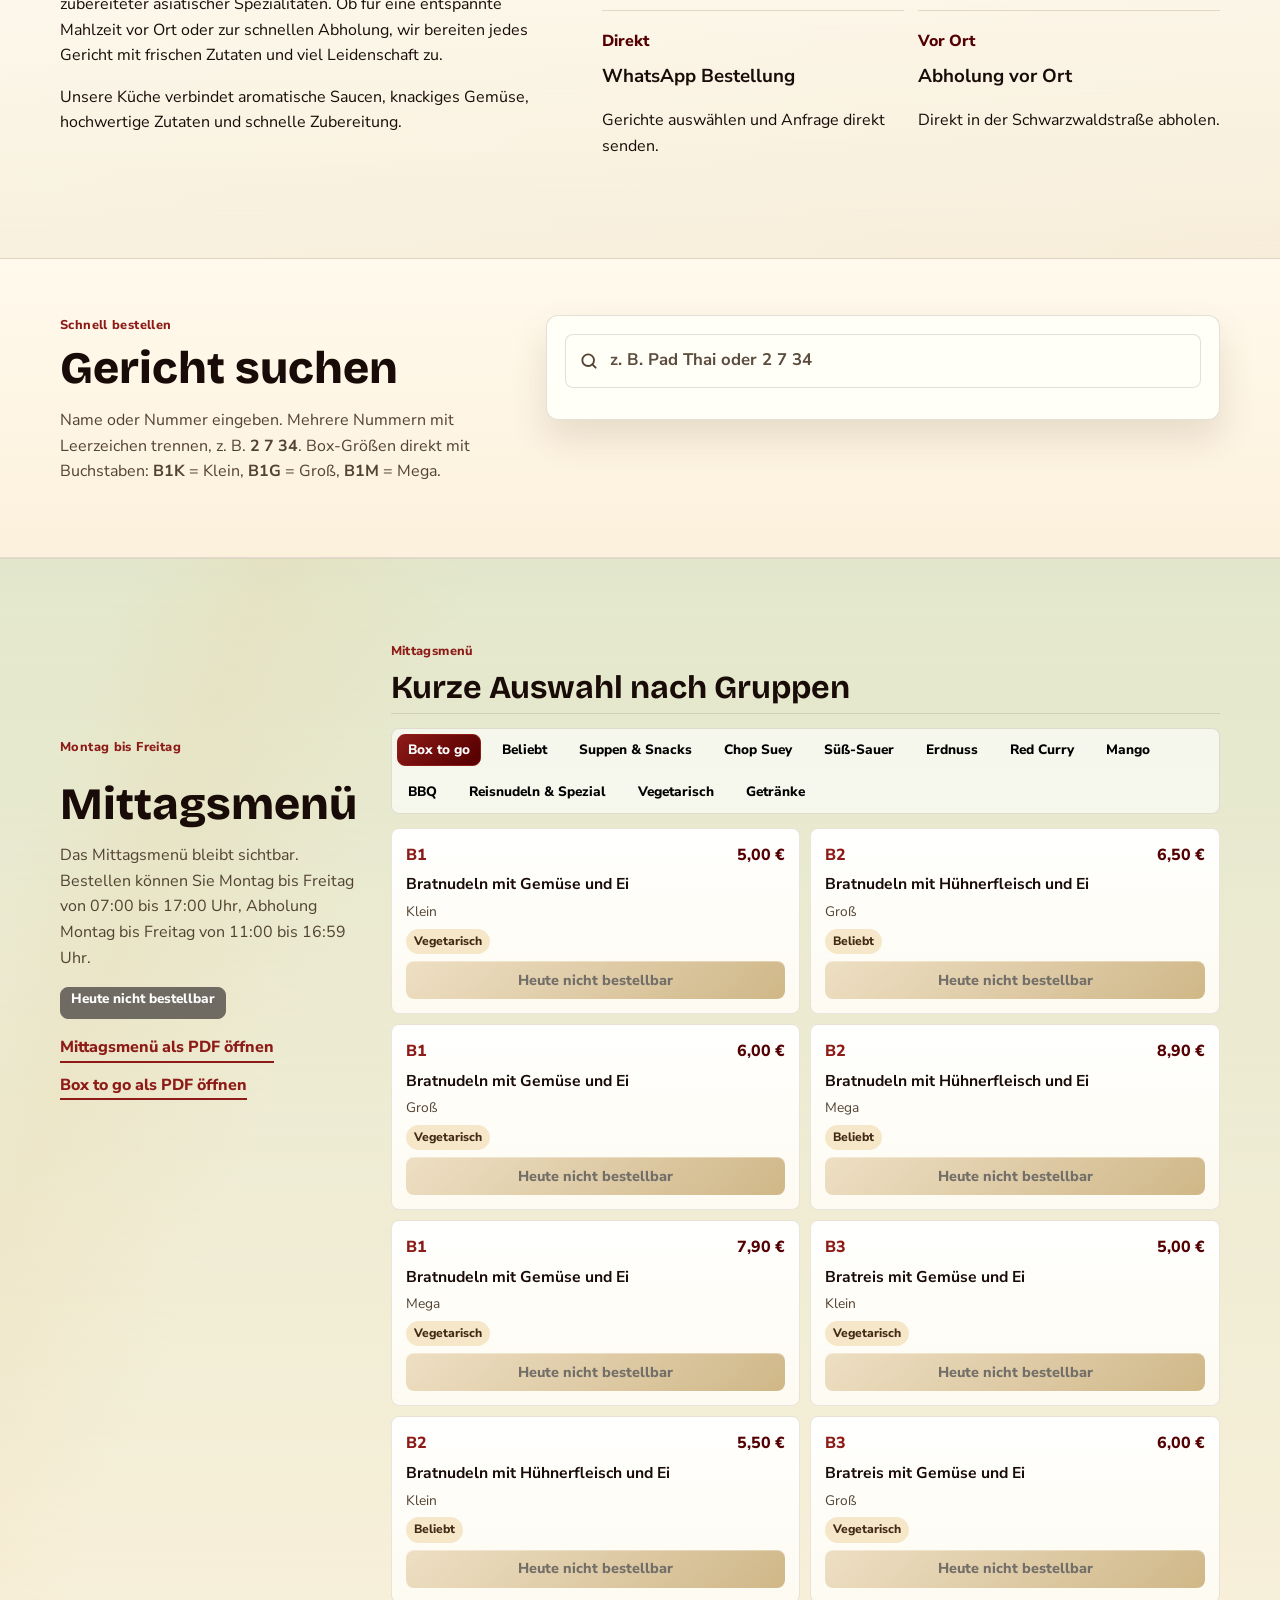
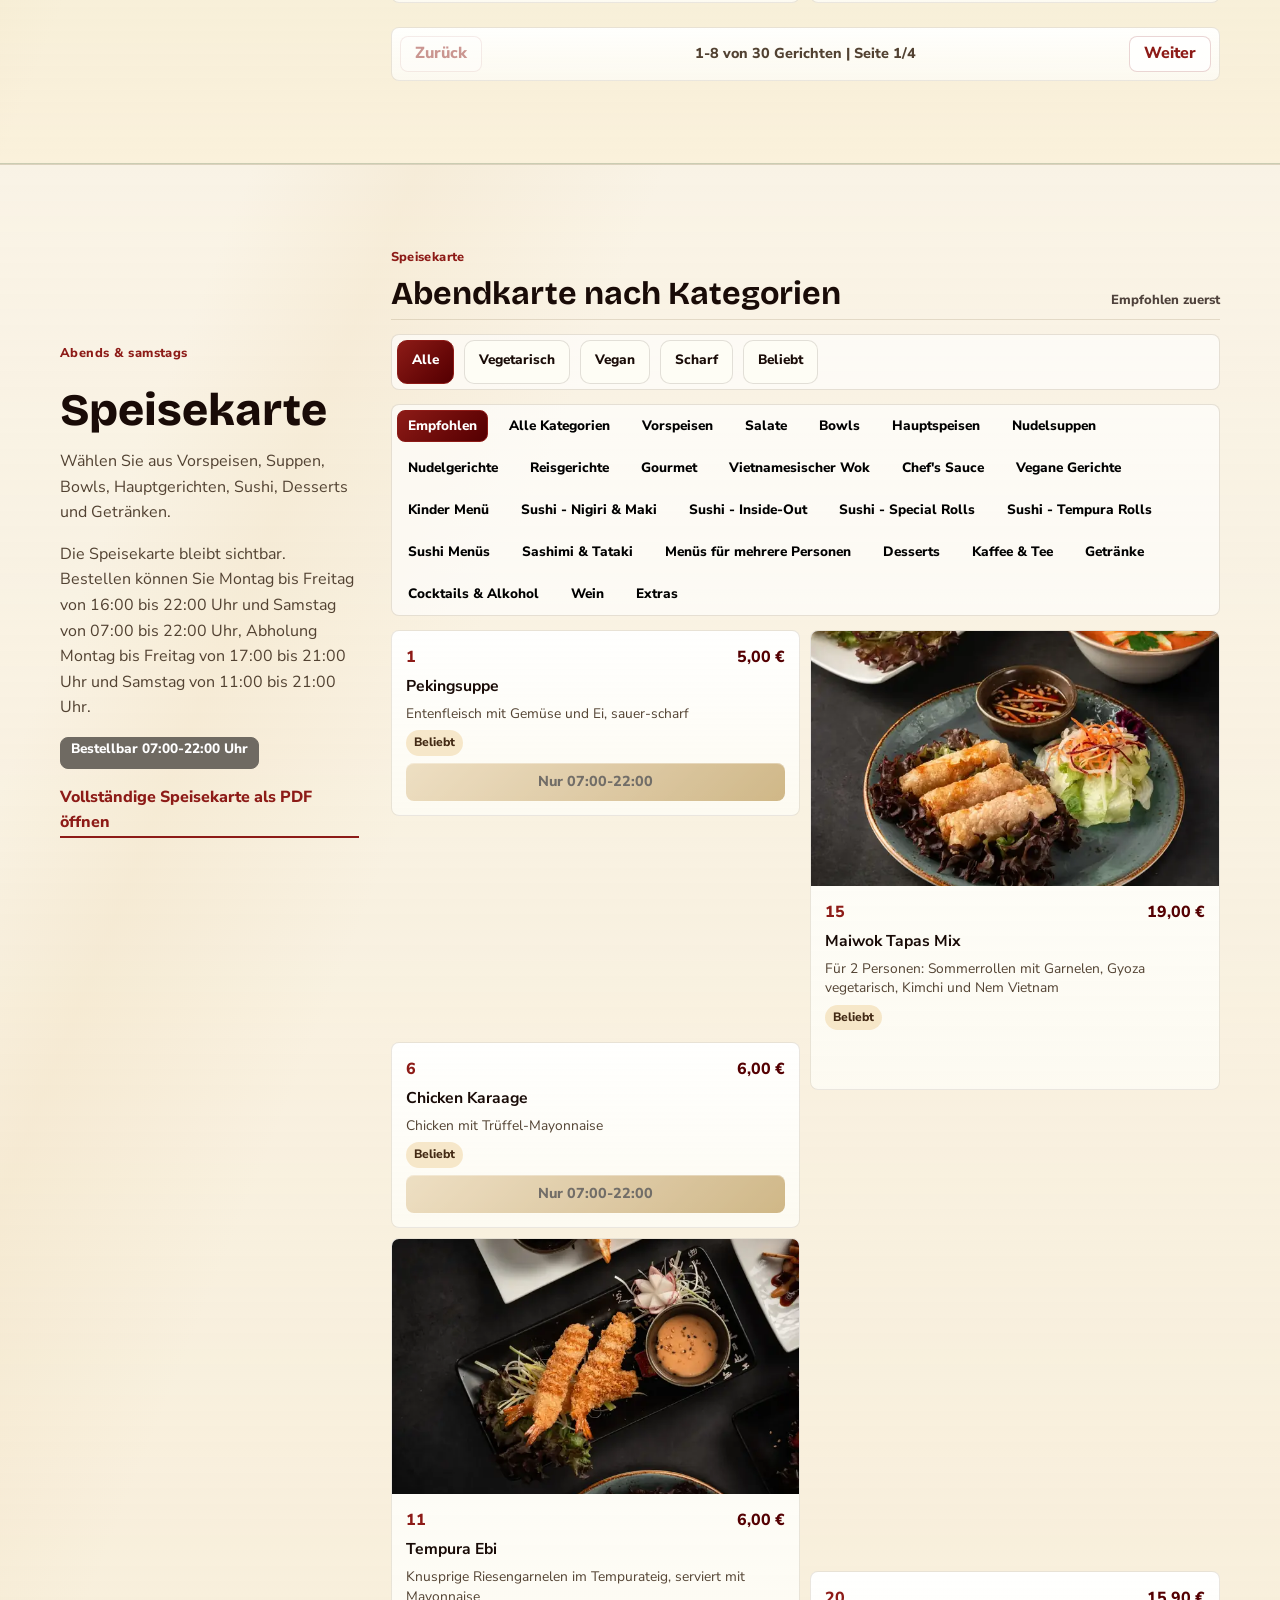
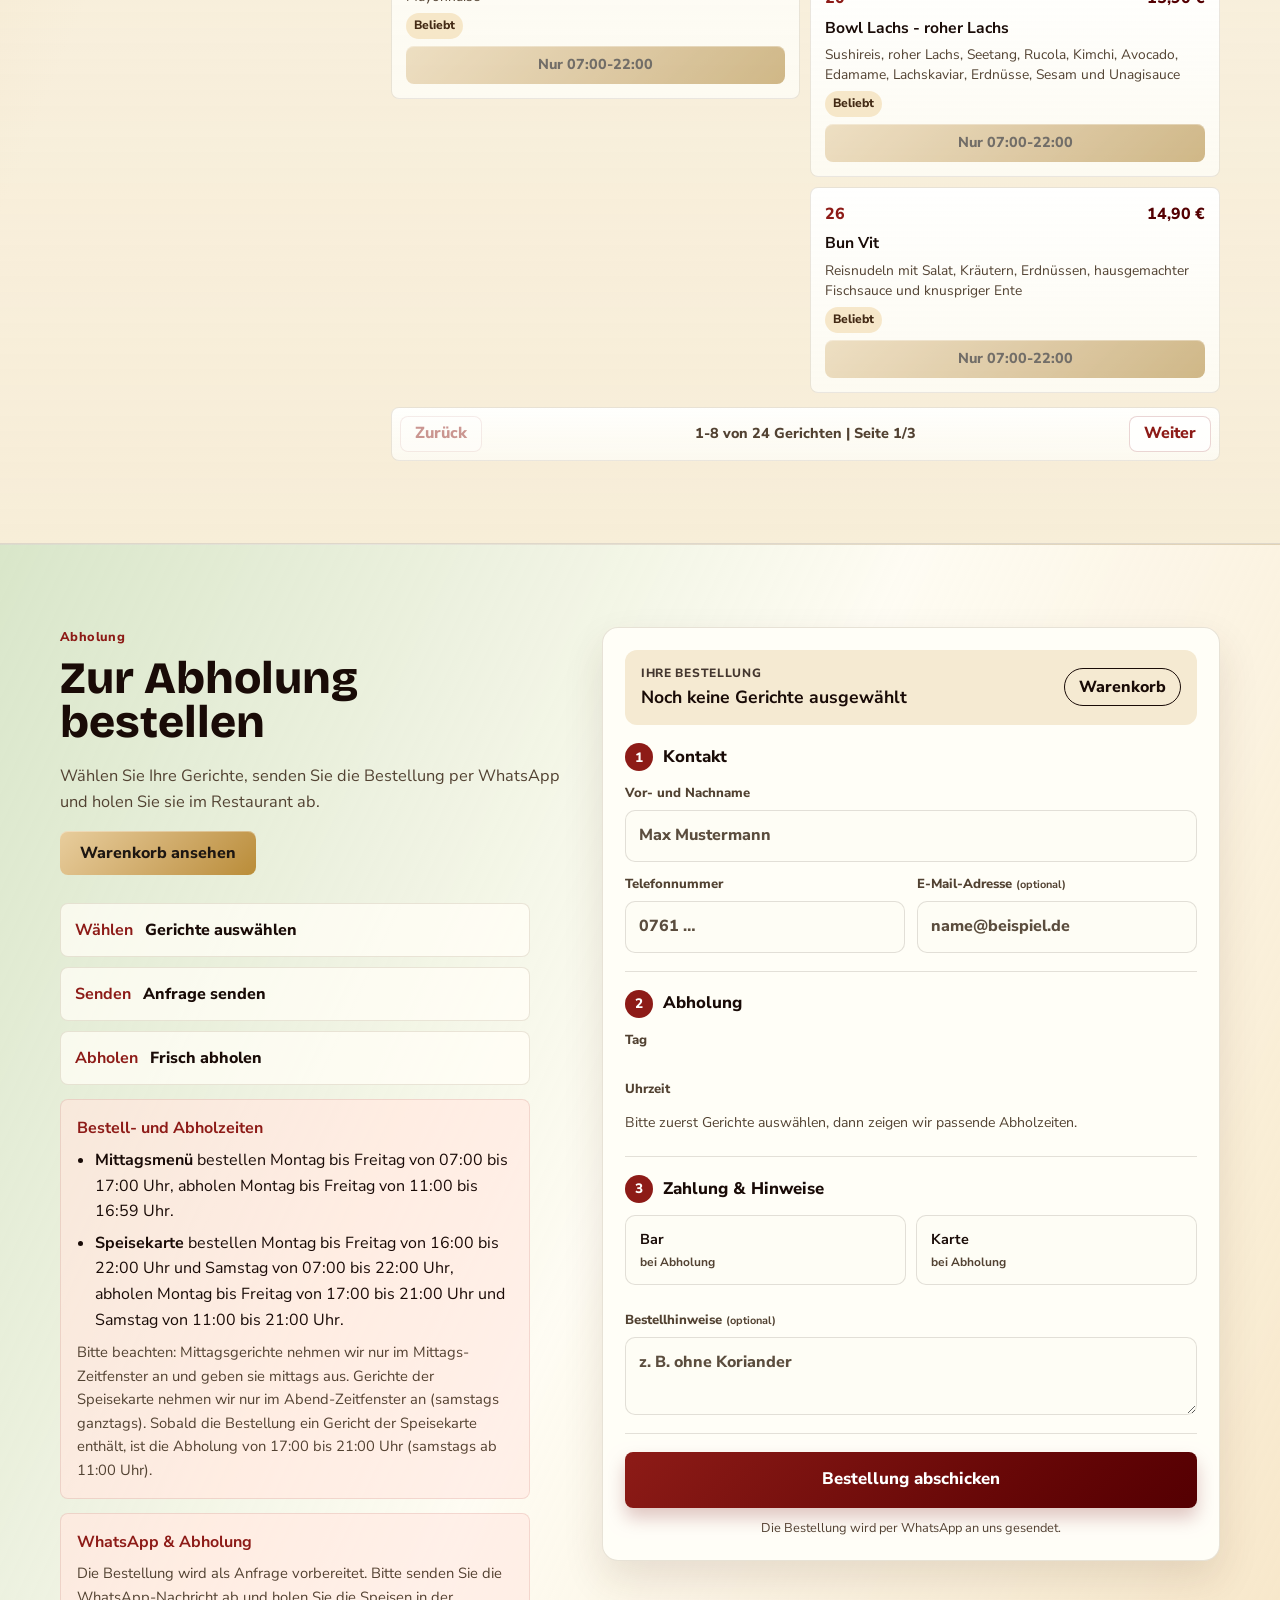
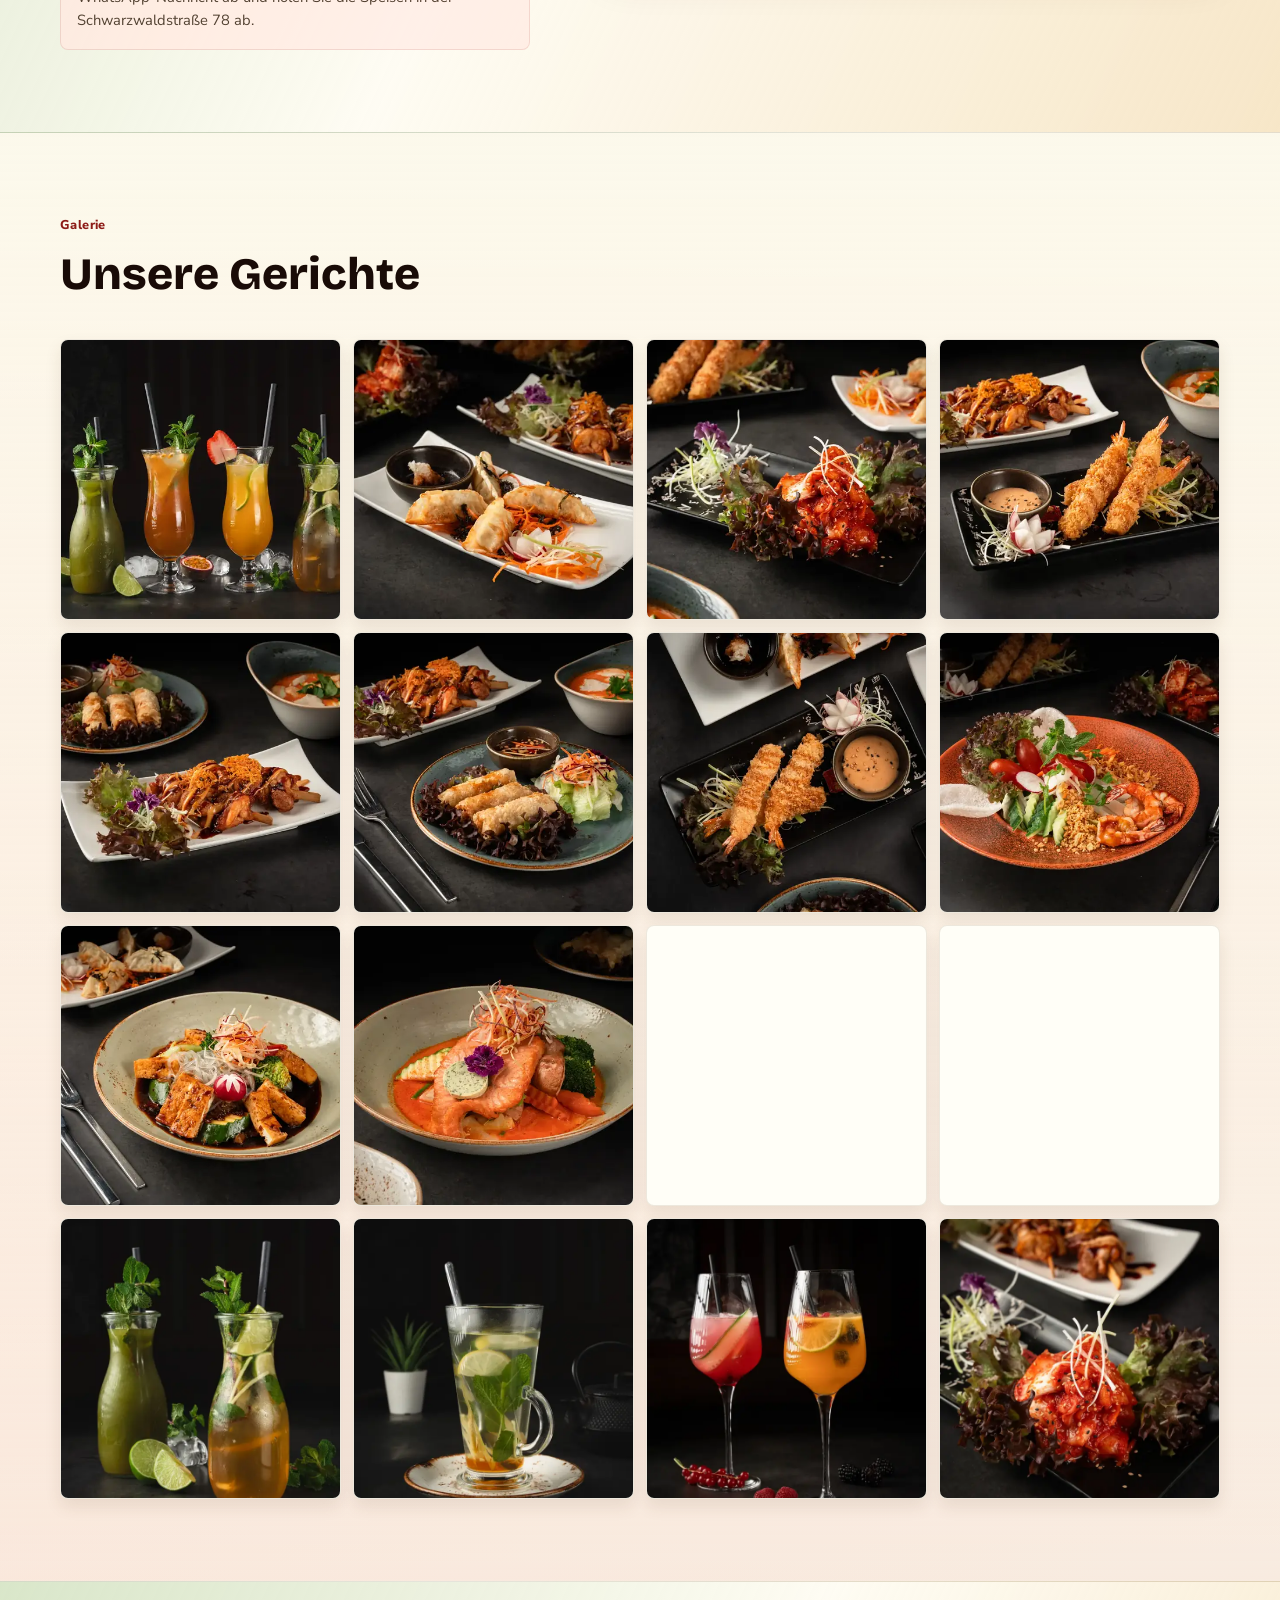
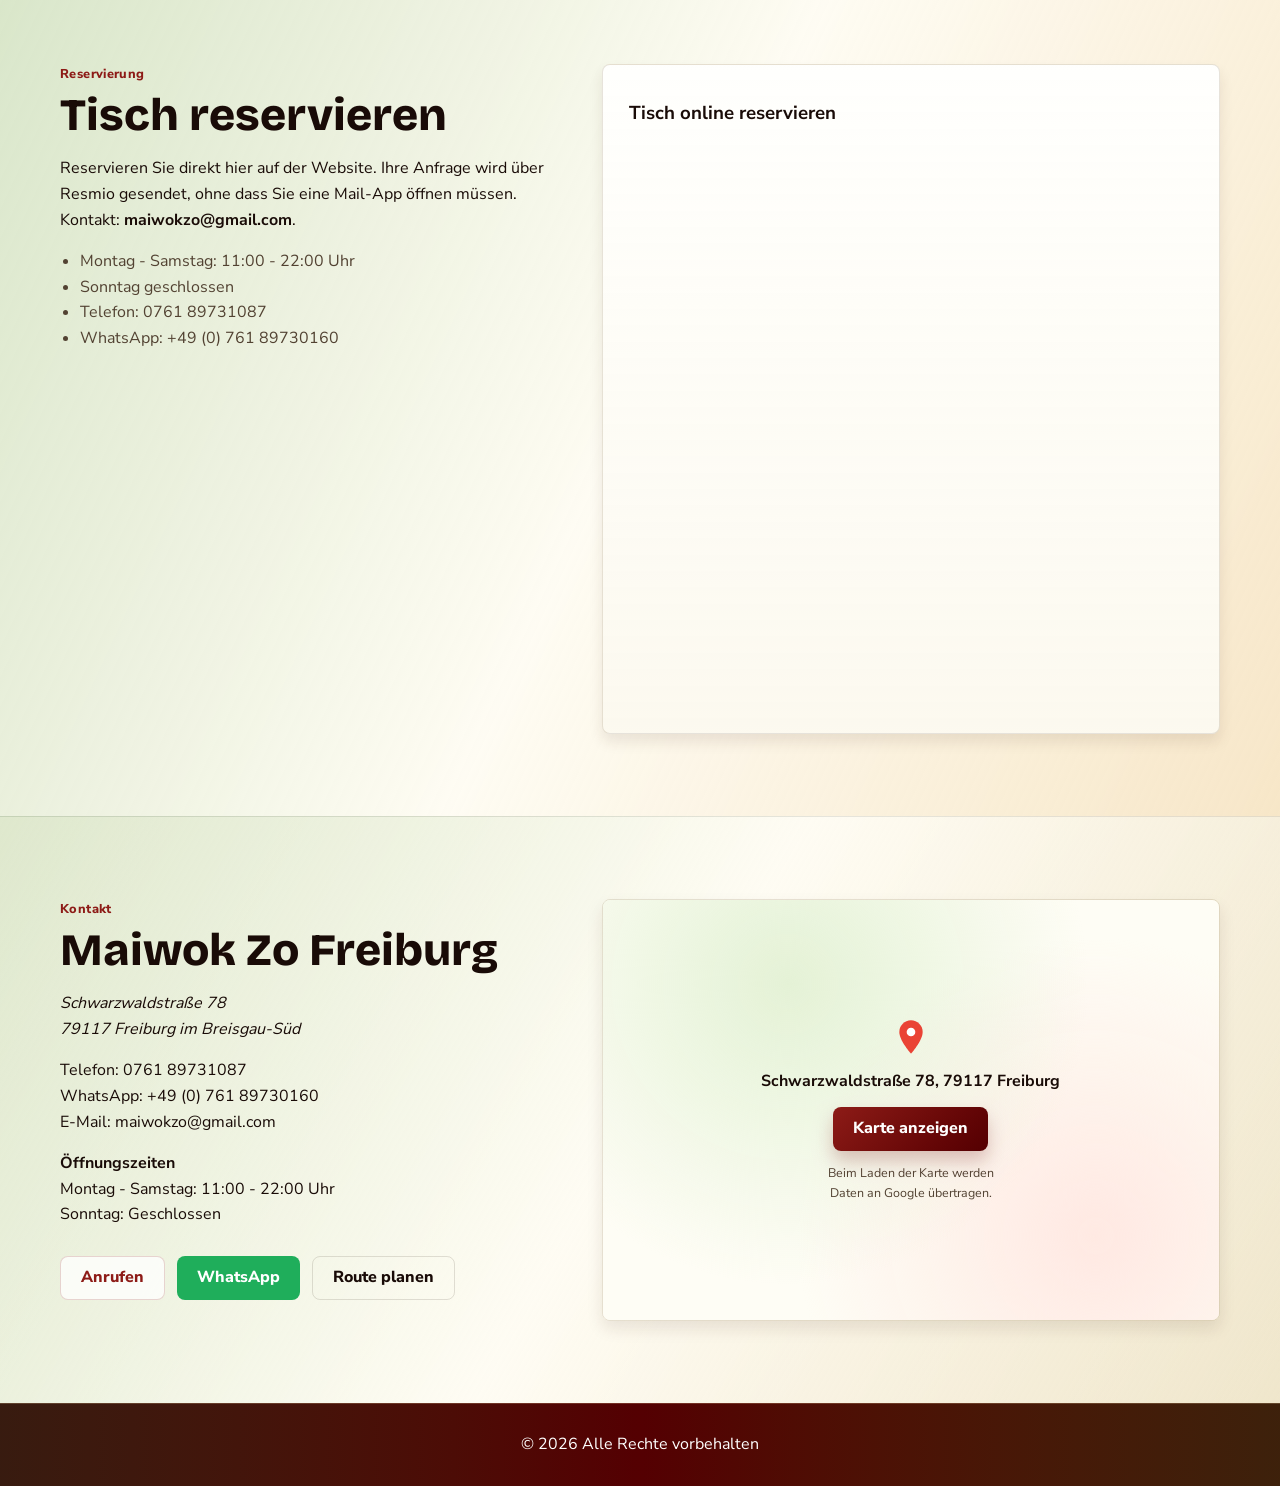
==== commit eeb740e5: "Orders only via WhatsApp; e-mail optional for customers - Remove the "E-Mail öffnen" option and the " ====
--- a/index.html
+++ b/index.html
@@ -196,7 +196,7 @@
         <div class="order-intro">
           <p class="eyebrow">Abholung</p>
           <h2>Zur Abholung bestellen</h2>
-          <p>Wählen Sie Ihre Gerichte, senden Sie die Anfrage per E-Mail und WhatsApp und holen Sie die Bestellung im Restaurant ab.</p>
+          <p>Wählen Sie Ihre Gerichte, senden Sie die Bestellung per WhatsApp und holen Sie sie im Restaurant ab.</p>
           <button class="btn btn-reserve" type="button" data-open-cart>Warenkorb ansehen</button>
           <div class="order-steps" aria-label="Bestellablauf">
             <span><strong>Wählen</strong> Gerichte auswählen</span>
@@ -234,8 +234,8 @@
                 <input name="phone" type="tel" autocomplete="tel" inputmode="tel" placeholder="0761 …" required>
               </label>
               <label class="field">
-                <span>E-Mail-Adresse</span>
-                <input name="email" type="email" autocomplete="email" inputmode="email" placeholder="name@beispiel.de" required>
+                <span>E-Mail-Adresse <small>(optional)</small></span>
+                <input name="email" type="email" autocomplete="email" inputmode="email" placeholder="name@beispiel.de">
               </label>
             </div>
           </fieldset>
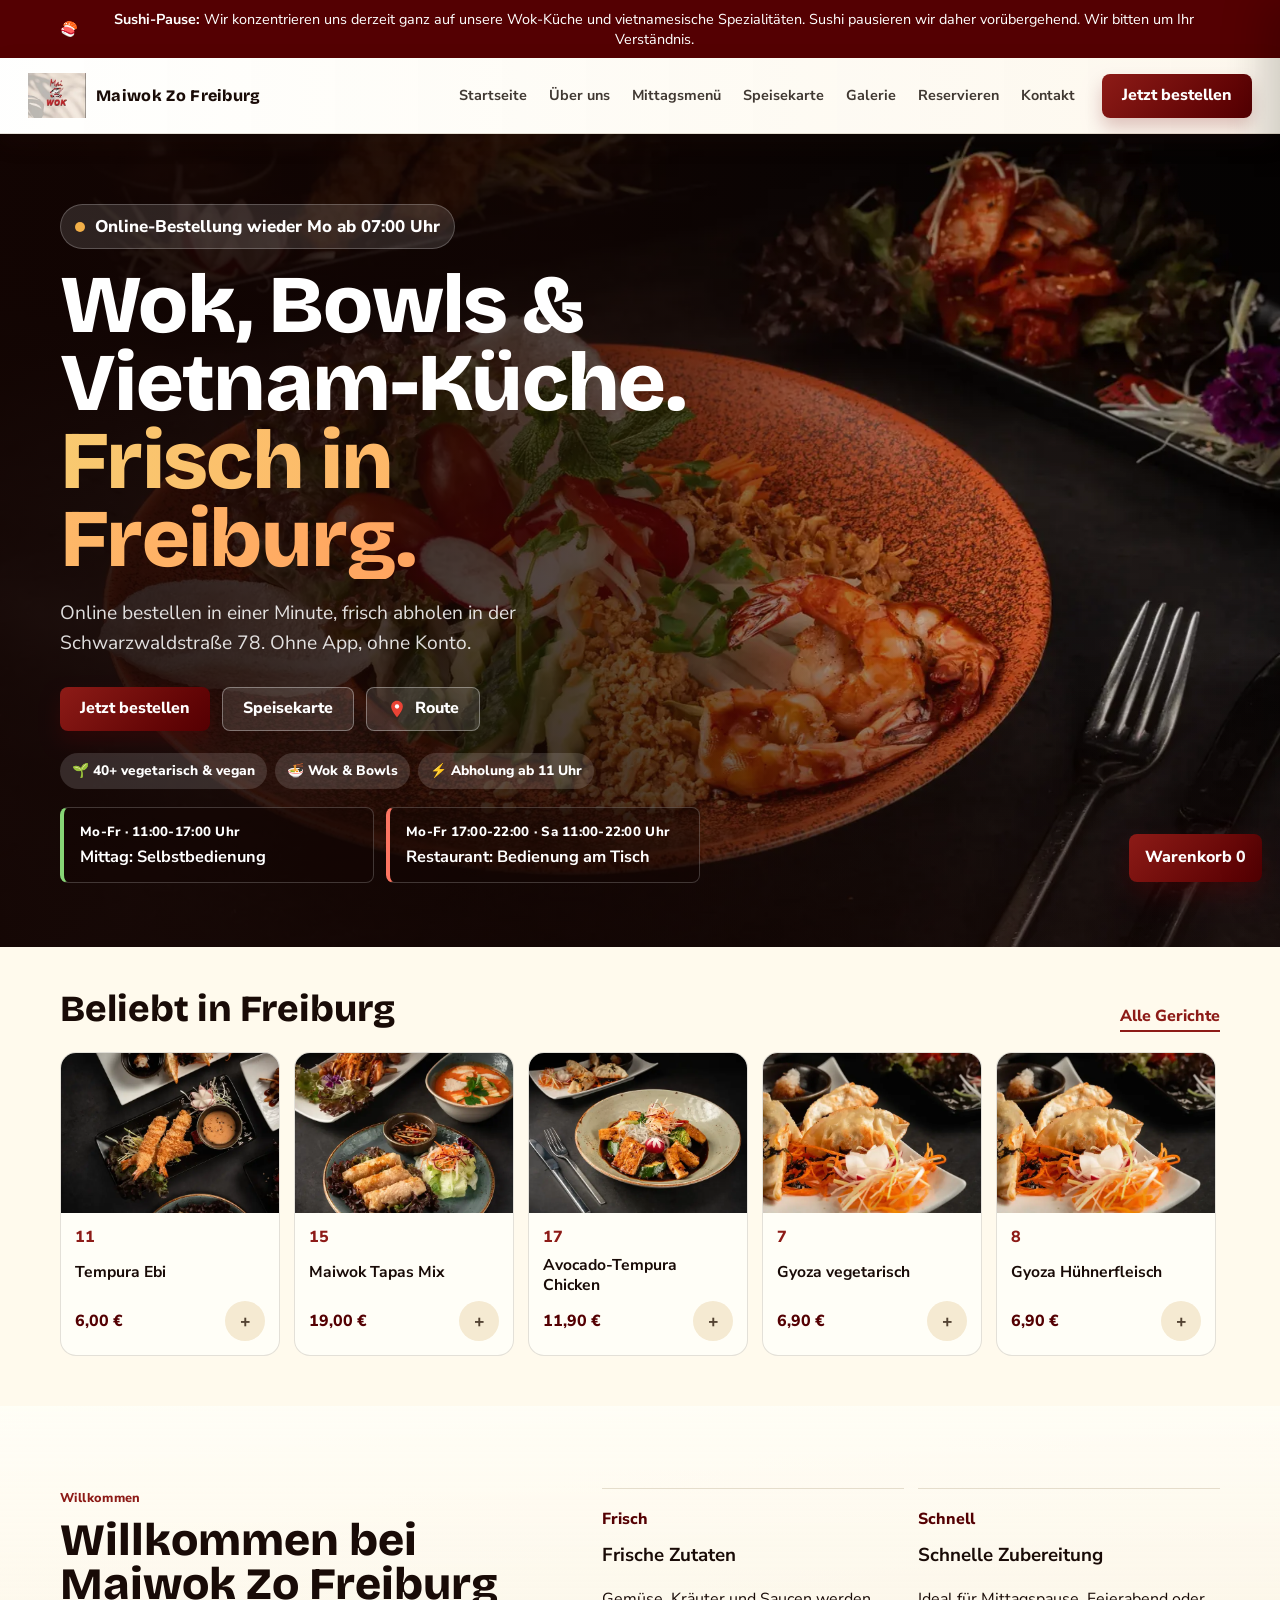
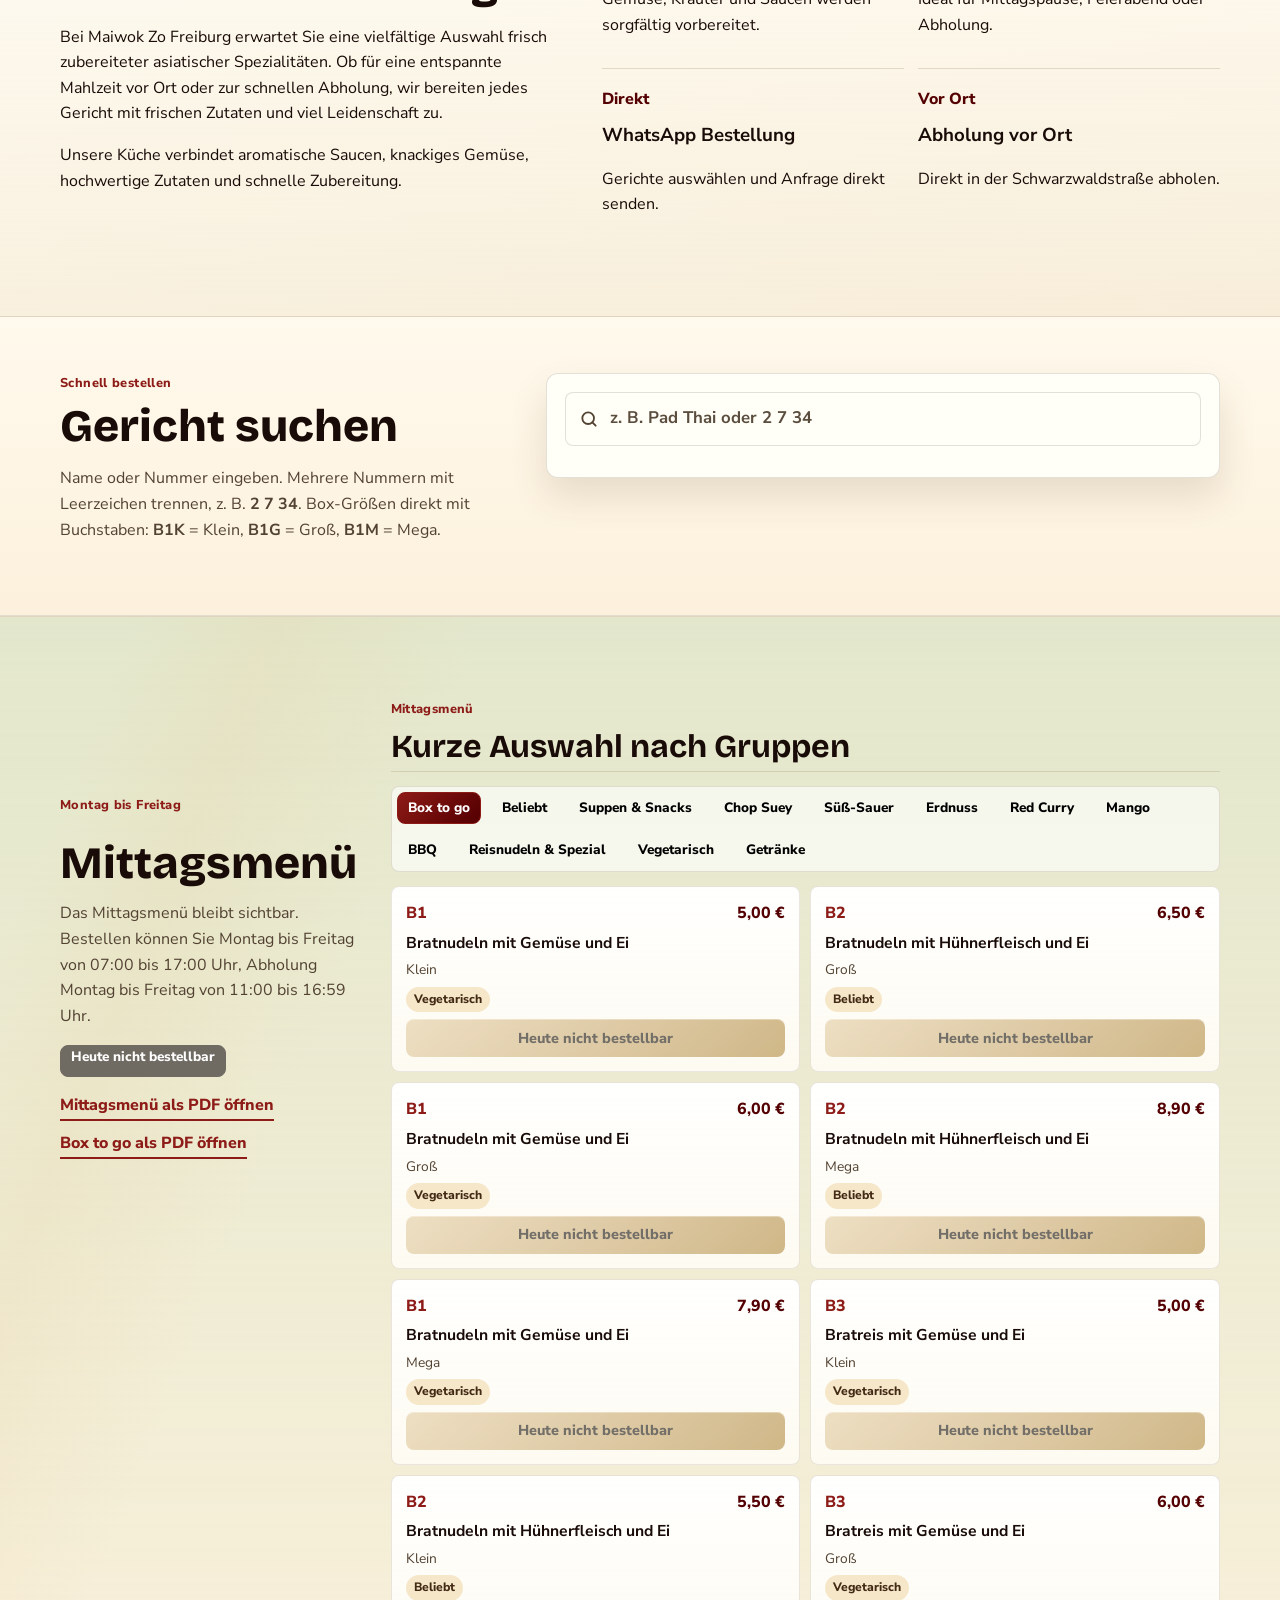
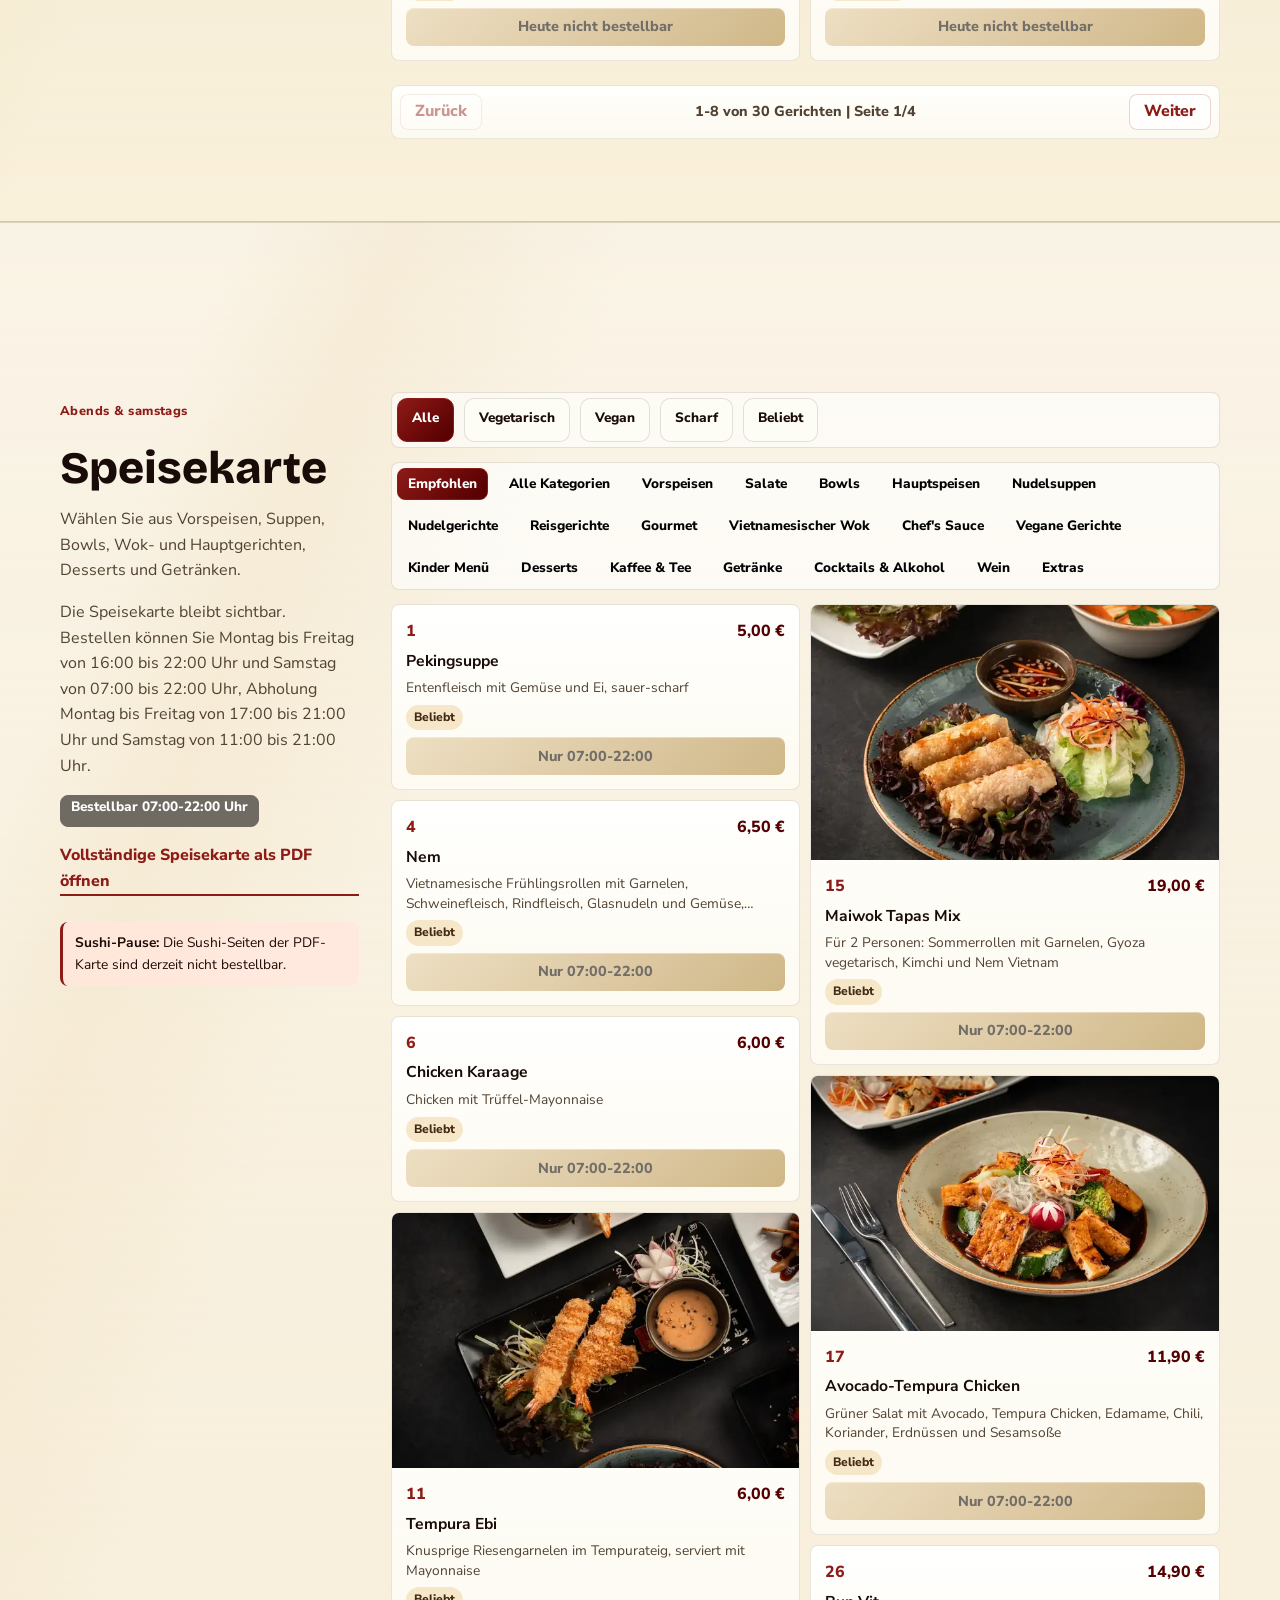
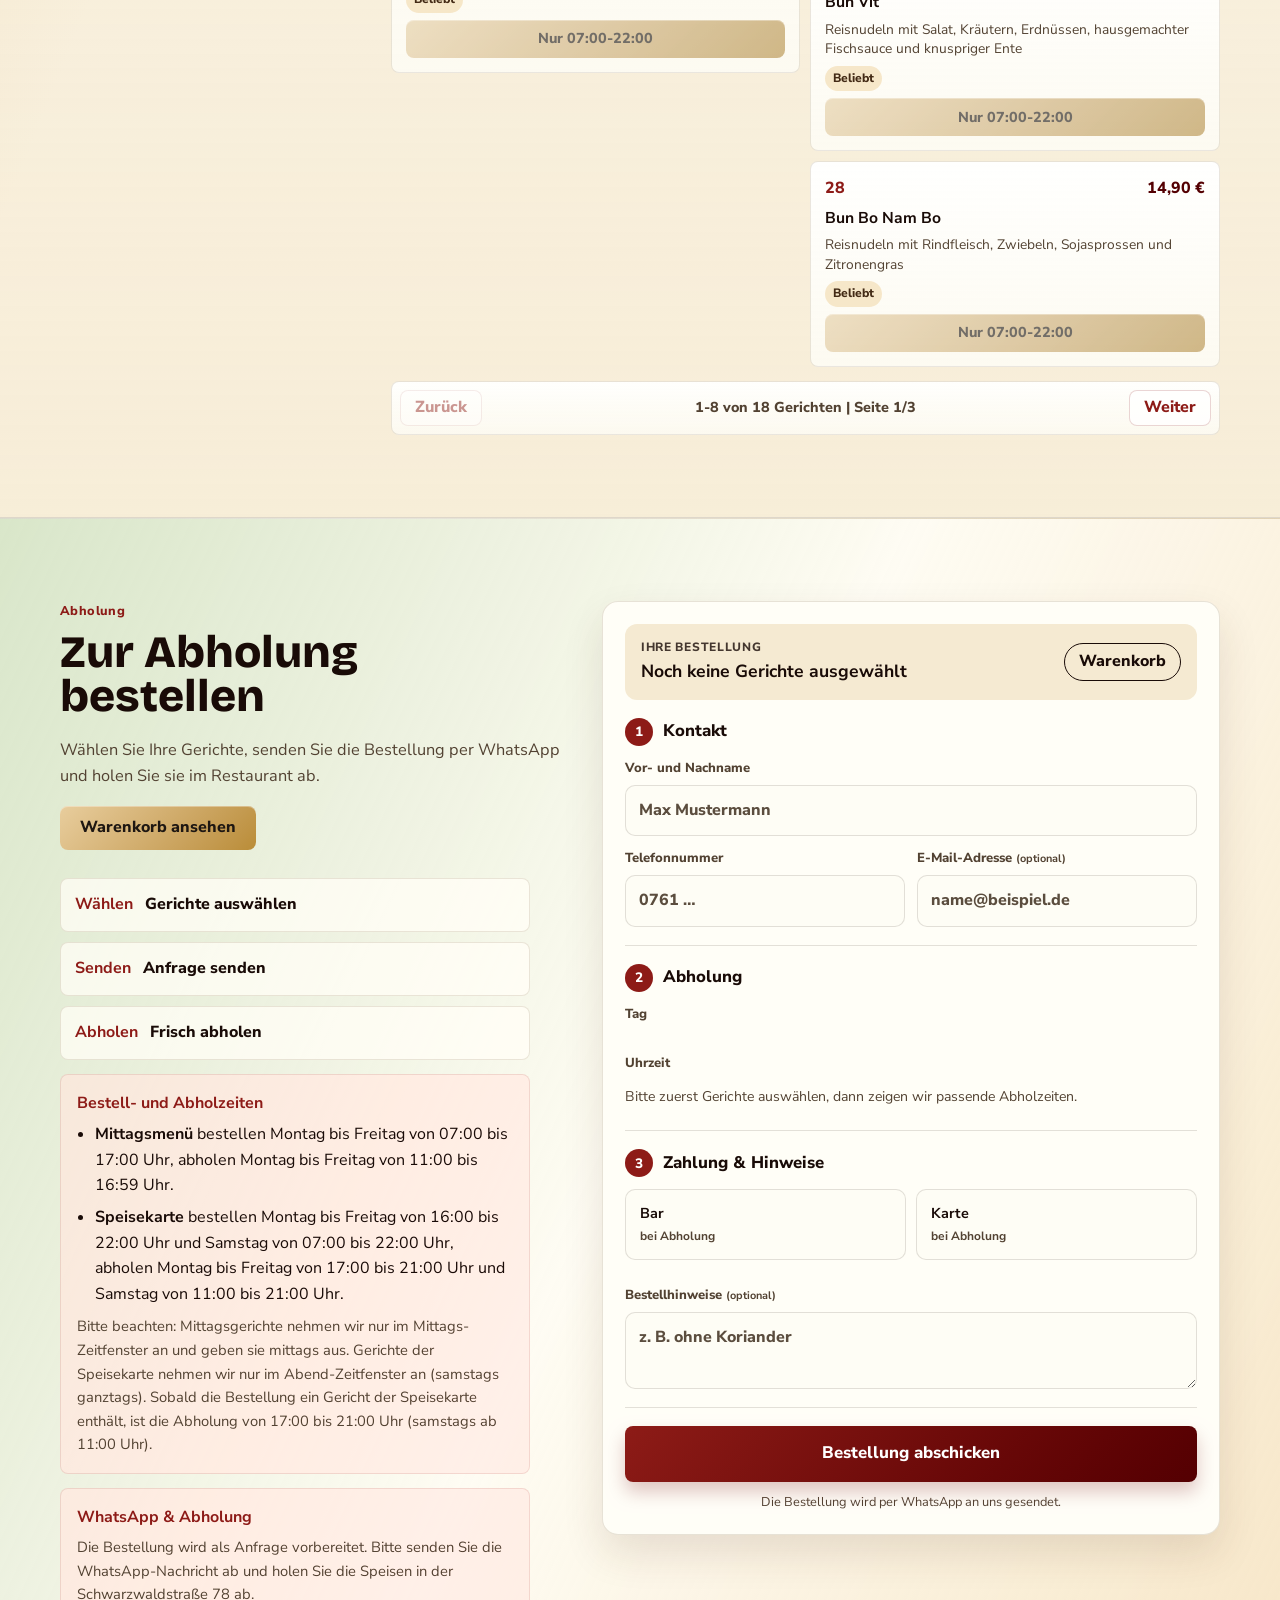
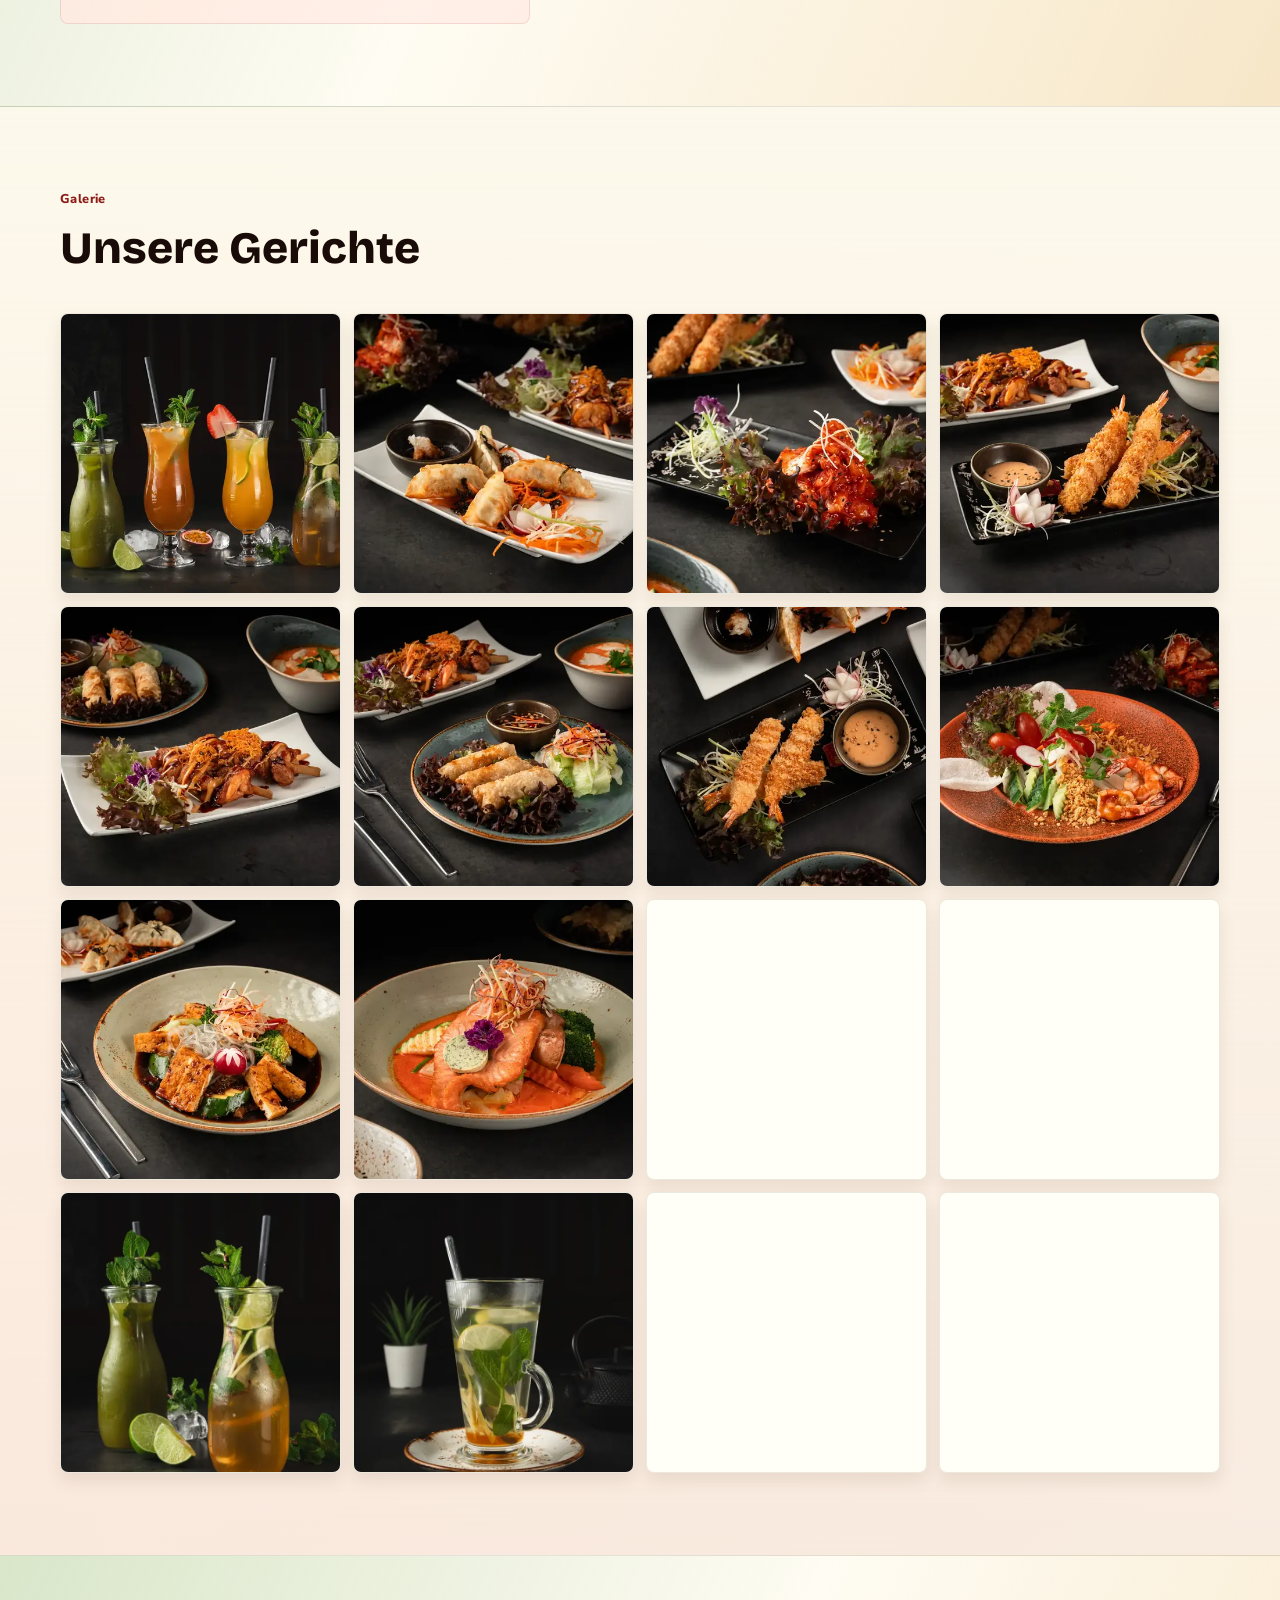
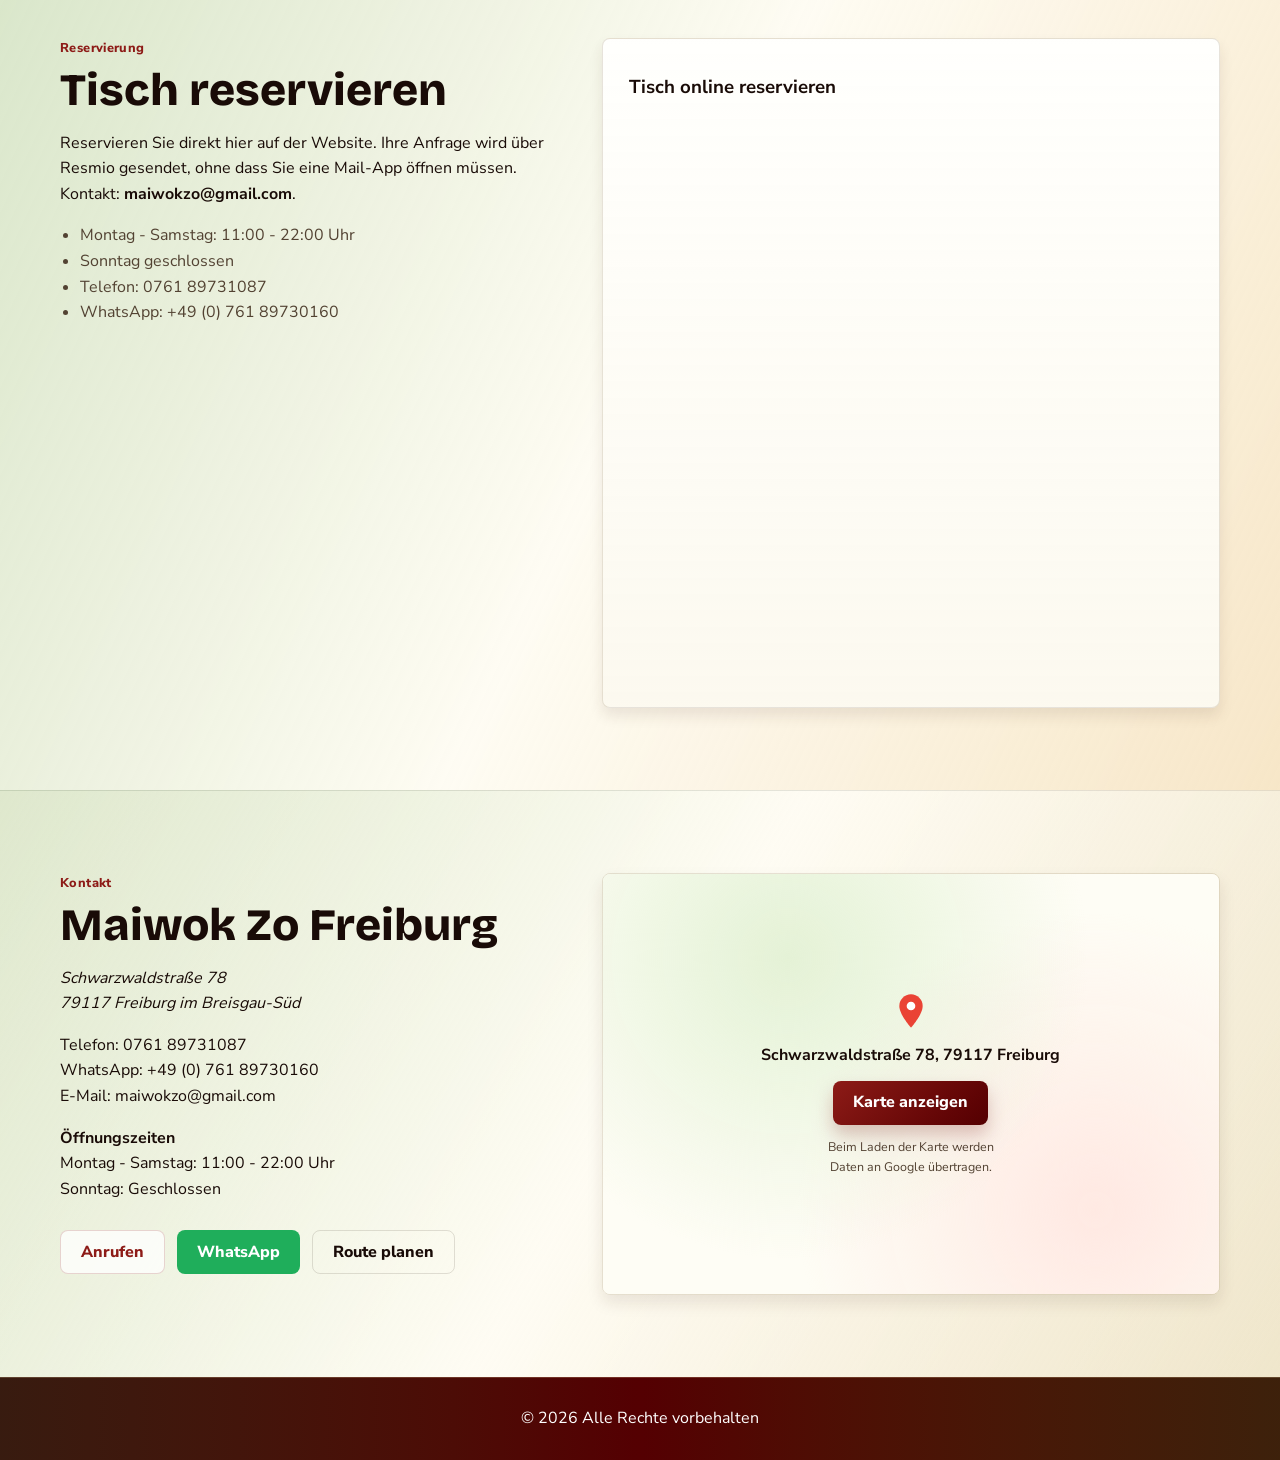
==== commit 0a842c87: "Sushi pause: hide sushi dishes, notice on site and TV5 - menu-data.js: SUSHI_PAUSED switch hides all" ====
--- a/index.html
+++ b/index.html
@@ -3,8 +3,8 @@
 <head>
   <meta charset="utf-8">
   <meta name="viewport" content="width=device-width, initial-scale=1, viewport-fit=cover">
-  <title>Maiwok Zo Freiburg - Asiatische Küche, Sushi & Abholung</title>
-  <meta name="description" content="Maiwok Zo Freiburg: asiatische Küche, Mittagsmenü, Sushi, Abholung, WhatsApp-Bestellung und Tischreservierung.">
+  <title>Maiwok Zo Freiburg - Wok, Bowls & vietnamesische Küche zur Abholung</title>
+  <meta name="description" content="Maiwok Zo Freiburg: Wok-Küche, Bowls und vietnamesische Spezialitäten, Mittagsmenü, Abholung, WhatsApp-Bestellung und Tischreservierung.">
   <link rel="icon" href="assets/images/favicon-64.png" sizes="64x64" type="image/png">
   <link rel="apple-touch-icon" href="assets/images/apple-touch-icon.png">
   <link rel="preload" href="assets/fonts/bricolage-grotesque-latin-800-normal.woff2" as="font" type="font/woff2" crossorigin>
@@ -15,6 +15,12 @@
   <script data-goatcounter="https://maiwokzo.goatcounter.com/count" async src="//gc.zgo.at/count.js"></script>
 </head>
 <body>
+  <div class="announcement" role="status" data-sushi-pause>
+    <div class="container announcement-inner">
+      <span aria-hidden="true">🍣</span>
+      <p><strong>Sushi-Pause:</strong> Wir konzentrieren uns derzeit ganz auf unsere Wok-Küche und vietnamesische Spezialitäten. Sushi pausieren wir daher vorübergehend. Wir bitten um Ihr Verständnis.</p>
+    </div>
+  </div>
 
   <header class="site-header">
     <a class="brand" href="#start" aria-label="Maiwok Zo Freiburg Startseite">
@@ -42,7 +48,7 @@
       <div class="container hero-inner">
         <div class="hero-content">
           <p class="live-status" data-live-status><span class="live-dot" aria-hidden="true"></span><span data-live-text>Bestellstatus wird geladen …</span></p>
-          <h1>Wok, Sushi &amp; Bowls.<br><span class="hero-accent">Frisch in Freiburg.</span></h1>
+          <h1>Wok, Bowls &amp; Vietnam-Küche.<br><span class="hero-accent">Frisch in Freiburg.</span></h1>
           <p class="hero-lead">Online bestellen in einer Minute, frisch abholen in der Schwarzwaldstraße 78. Ohne App, ohne Konto.</p>
           <div class="hero-actions">
             <a class="btn btn-primary" href="#schnellbestellung">Jetzt bestellen</a>
@@ -54,7 +60,7 @@
           </div>
           <ul class="hero-badges" aria-label="Highlights">
             <li><span aria-hidden="true">🌱</span> <span data-veggie-count>50+</span> vegetarisch &amp; vegan</li>
-            <li><span aria-hidden="true">🍣</span> Sushi &amp; Bowls</li>
+            <li><span aria-hidden="true">🍜</span> Wok &amp; Bowls</li>
             <li><span aria-hidden="true">⚡</span> Abholung ab 11 Uhr</li>
           </ul>
           <div class="service-modes" aria-label="Service nach Tageszeit">
@@ -160,12 +166,13 @@
         <aside class="menu-aside">
           <p class="eyebrow">Abends &amp; samstags</p>
           <h2>Speisekarte</h2>
-          <p class="section-copy">Wählen Sie aus Vorspeisen, Suppen, Bowls, Hauptgerichten, Sushi, Desserts und Getränken.</p>
+          <p class="section-copy">Wählen Sie aus Vorspeisen, Suppen, Bowls, Wok- und Hauptgerichten, Desserts und Getränken.</p>
           <p class="section-copy" data-dinner-message>Die Speisekarte bleibt sichtbar. Bestellen können Sie Montag bis Freitag von 16:00 bis 22:00 Uhr und Samstag von 07:00 bis 22:00 Uhr, Abholung Montag bis Freitag von 17:00 bis 21:00 Uhr und Samstag von 11:00 bis 21:00 Uhr.</p>
           <div class="status-row">
             <span class="availability" data-dinner-badge>Wird geprüft</span>
           </div>
           <a class="text-link" href="assets/menu/speisekarte.pdf" target="_blank" rel="noopener noreferrer">Vollständige Speisekarte als PDF öffnen</a>
+          <p class="sushi-pause-note" data-sushi-pause><strong>Sushi-Pause:</strong> Die Sushi-Seiten der PDF-Karte sind derzeit nicht bestellbar.</p>
         </aside>
         <div class="menu-content">
           <div class="menu-panel">
--- a/style.css
+++ b/style.css
@@ -702,6 +702,38 @@
   cursor: not-allowed;
 }
 
+/* Hinweisleiste (z. B. Sushi-Pause) */
+.announcement {
+  background: var(--lacquer);
+  color: #fff;
+  font-size: 0.9rem;
+}
+
+.announcement[hidden],
+.sushi-pause-note[hidden] { display: none; }
+
+.announcement-inner {
+  display: flex;
+  align-items: center;
+  justify-content: center;
+  gap: 10px;
+  padding-top: 9px;
+  padding-bottom: 9px;
+  text-align: center;
+}
+
+.announcement p { margin: 0; line-height: 1.4; }
+
+.sushi-pause-note {
+  margin: 10px 0 0;
+  padding: 10px 12px;
+  border-left: 3px solid var(--red);
+  border-radius: var(--radius);
+  background: oklch(0.95 0.045 28 / 0.6);
+  color: var(--ink);
+  font-size: 0.86rem;
+}
+
 .section-pad { padding: 82px 0; }
 
 .sr-only {
